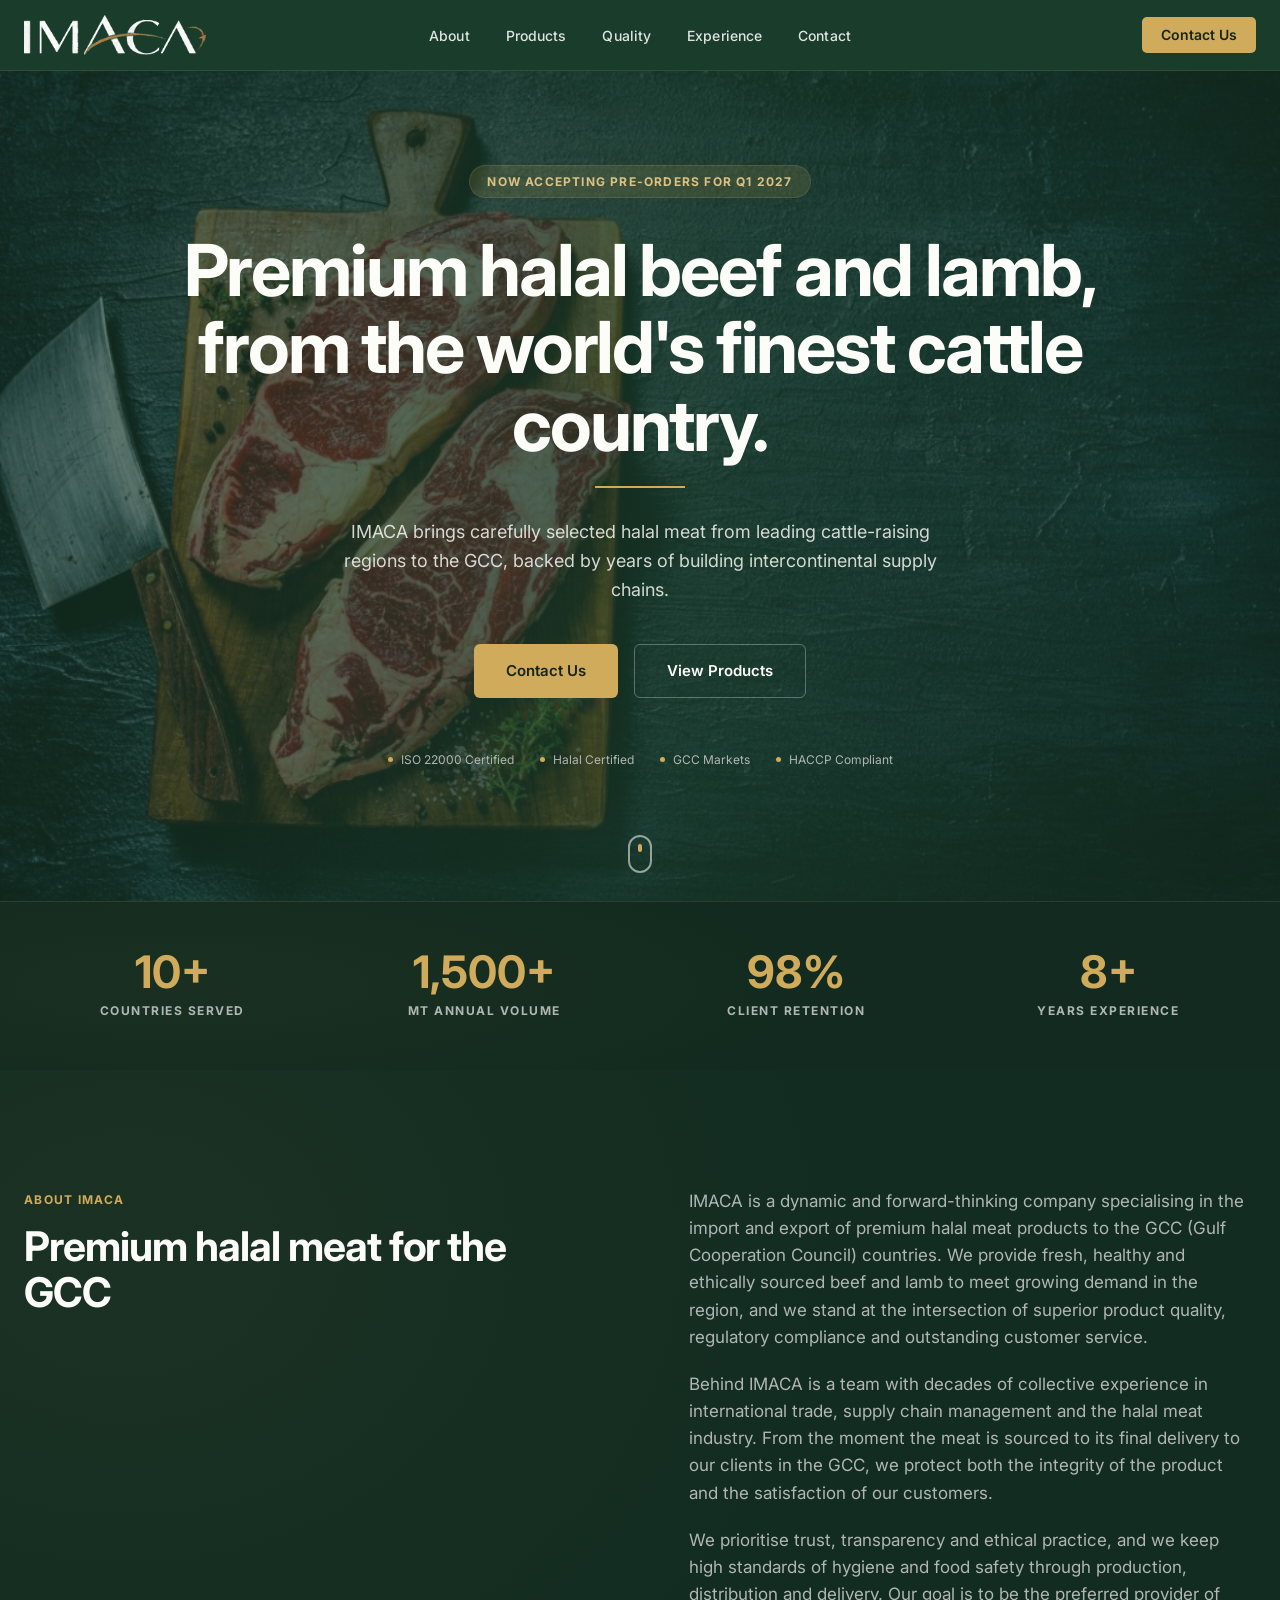
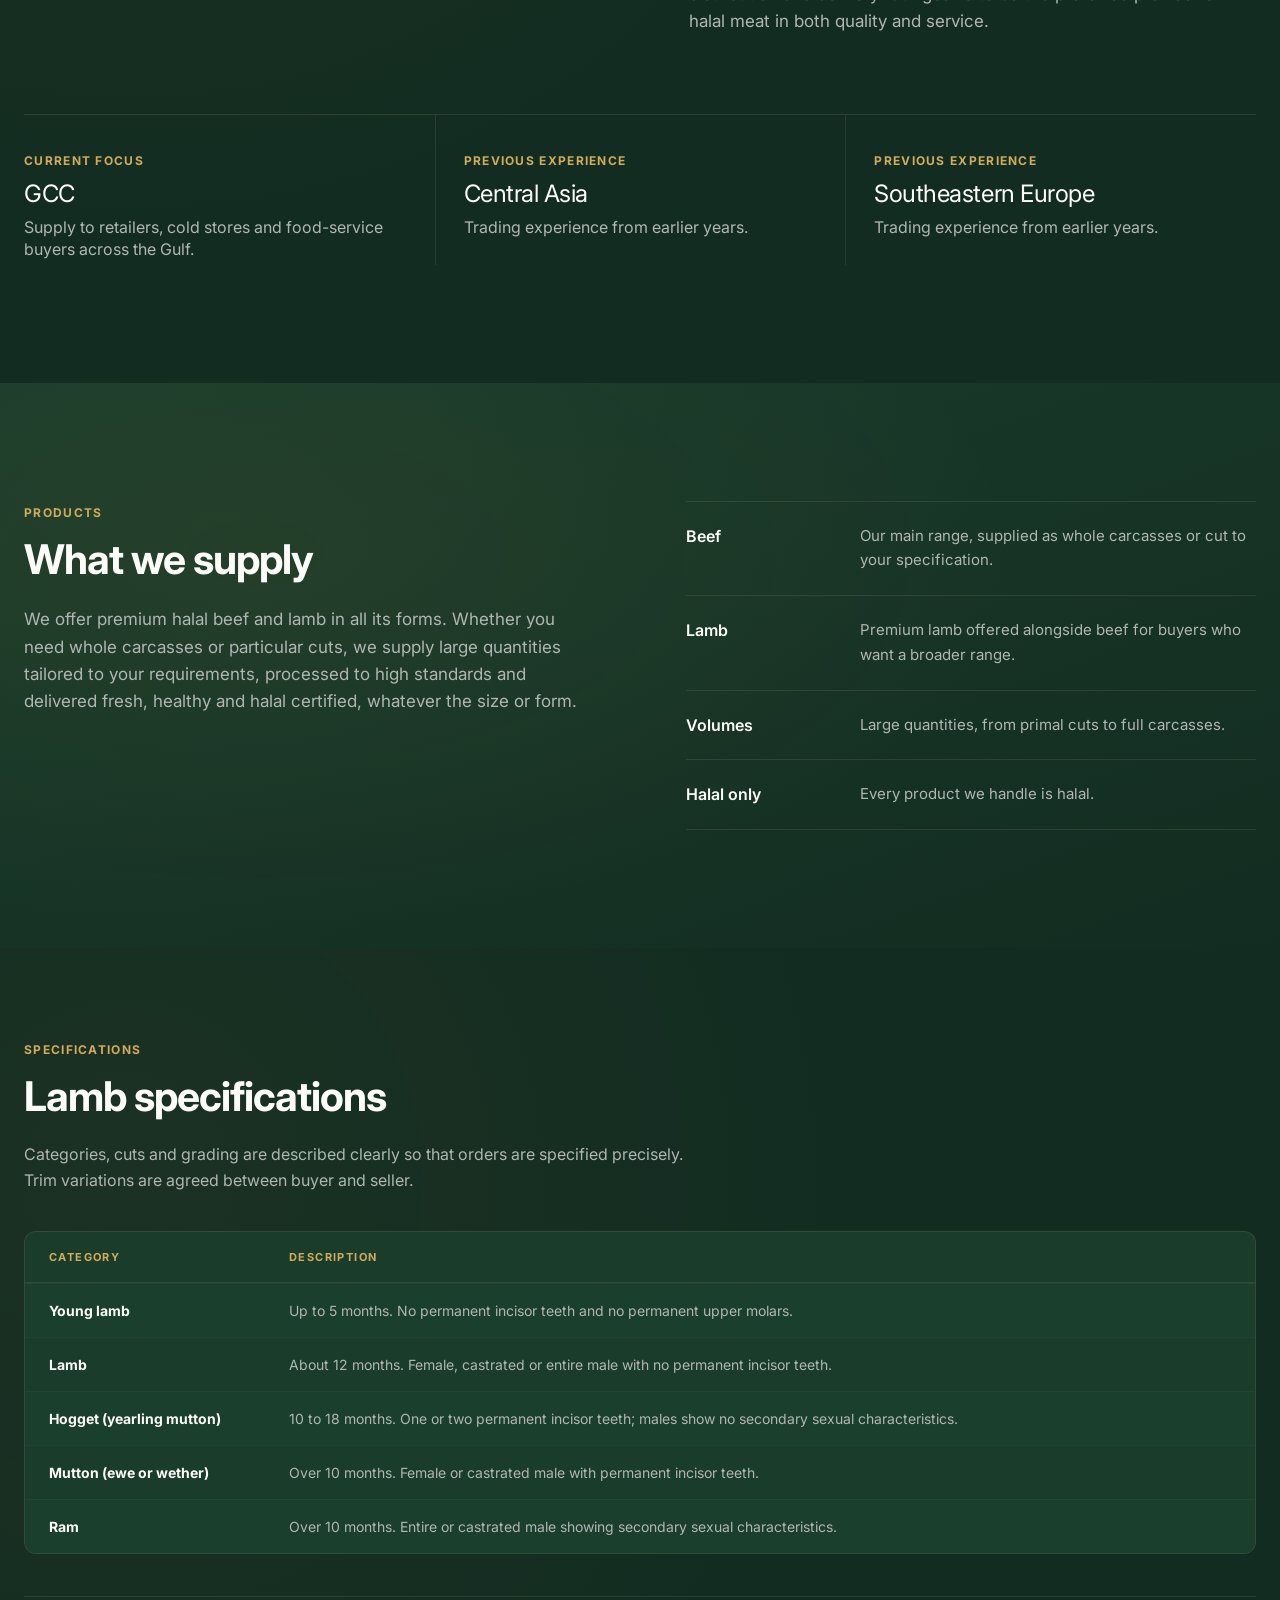
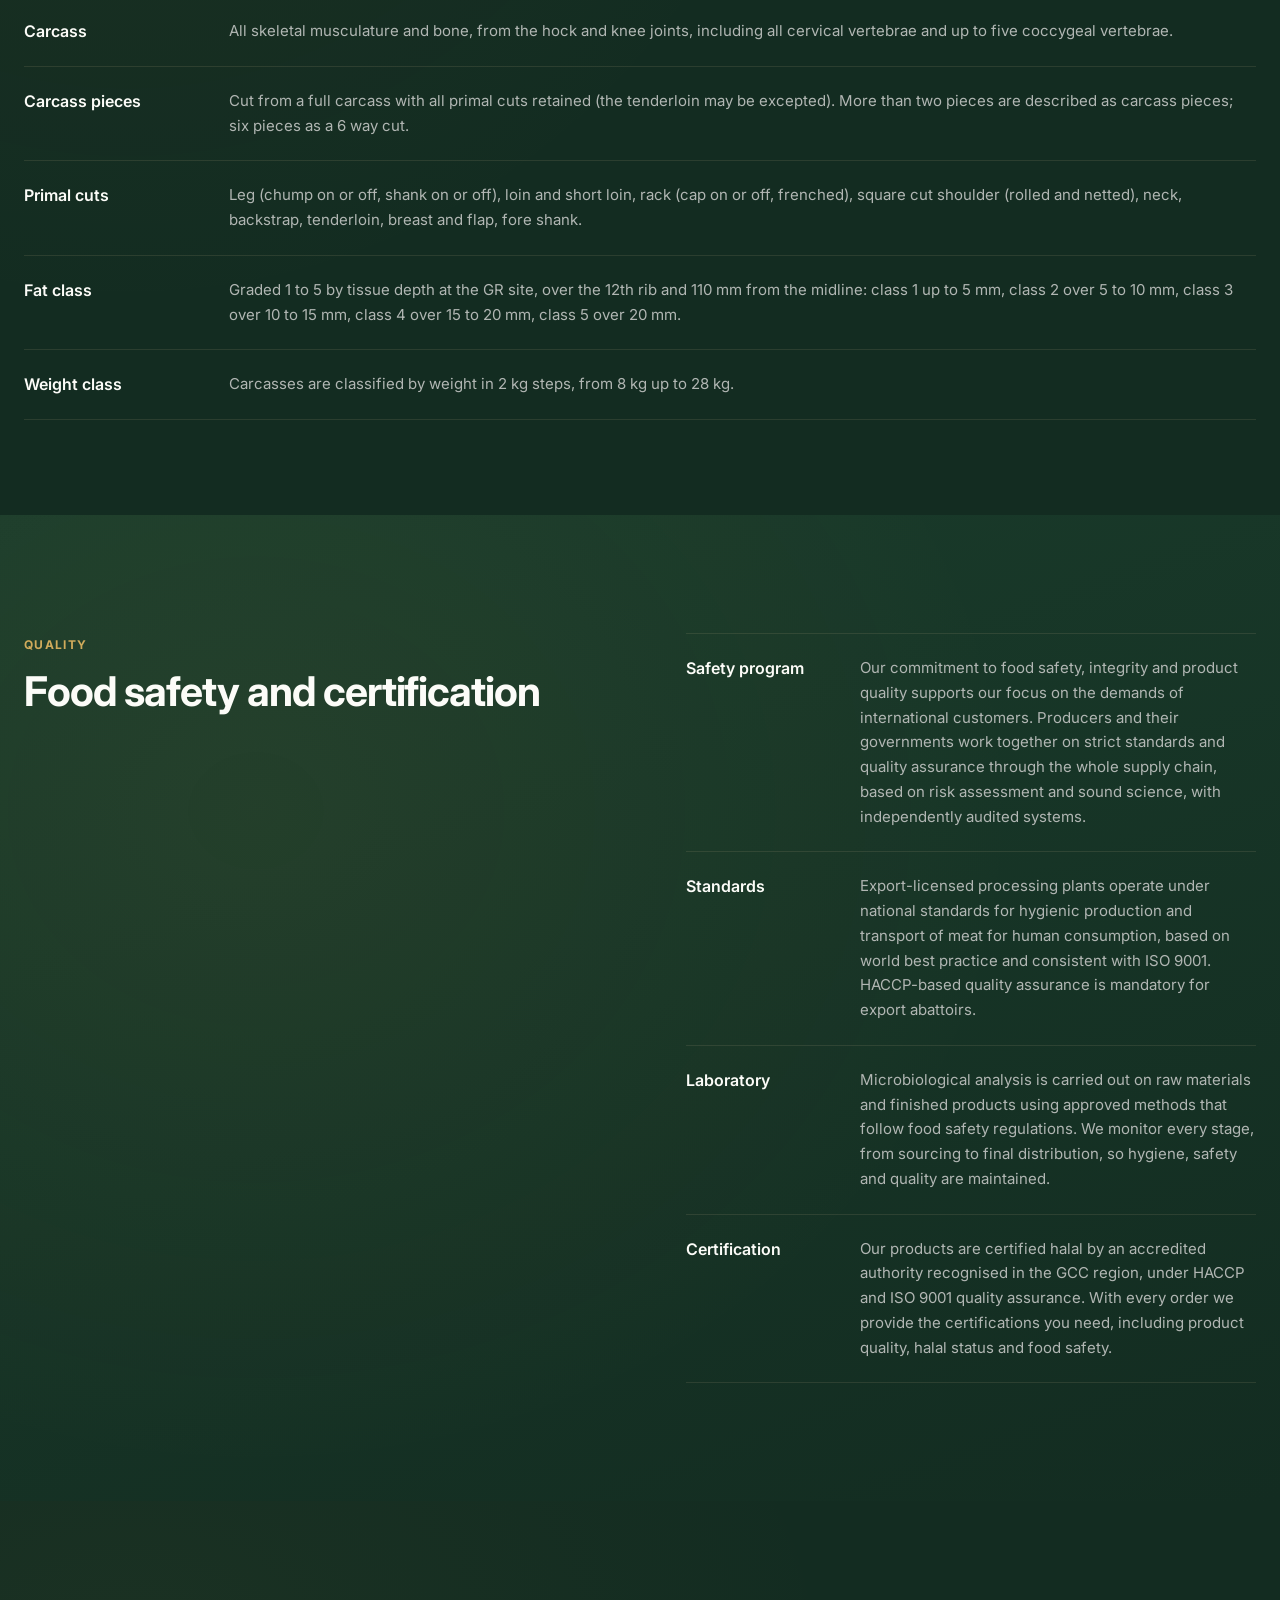
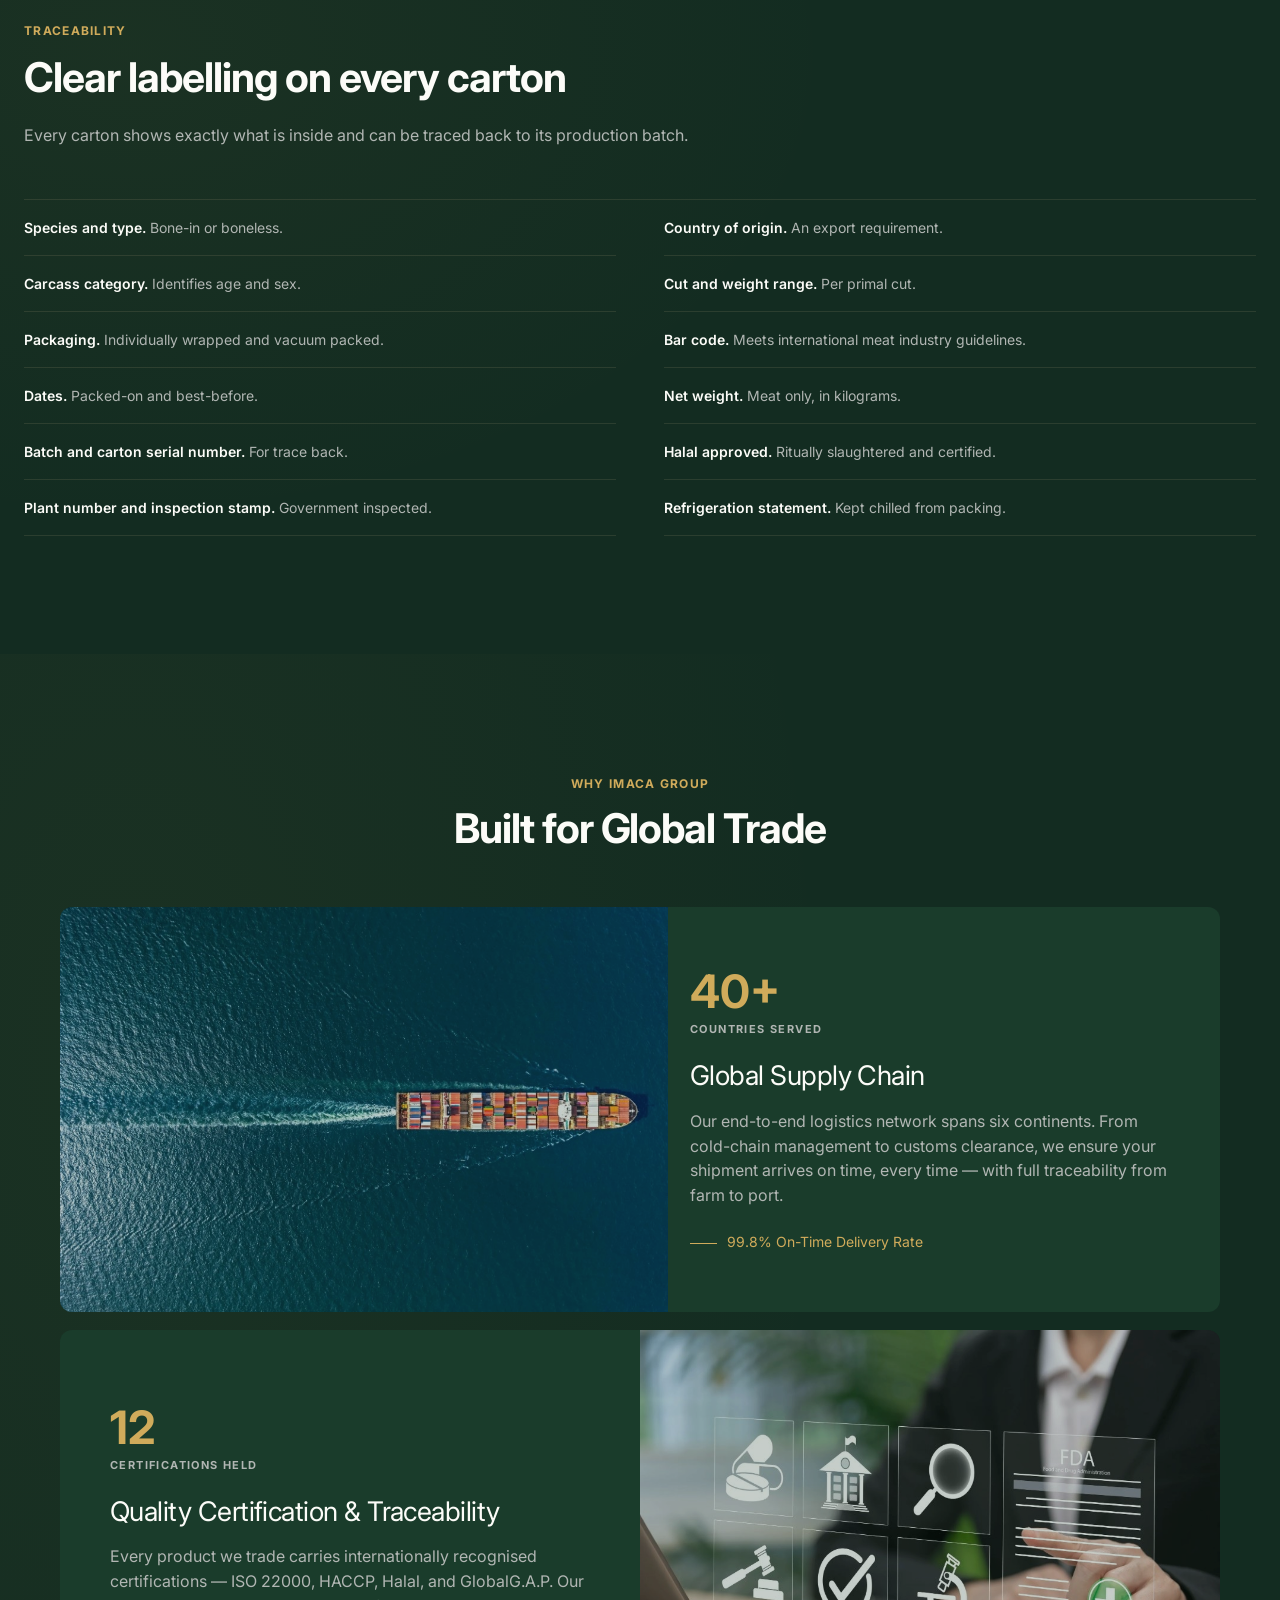
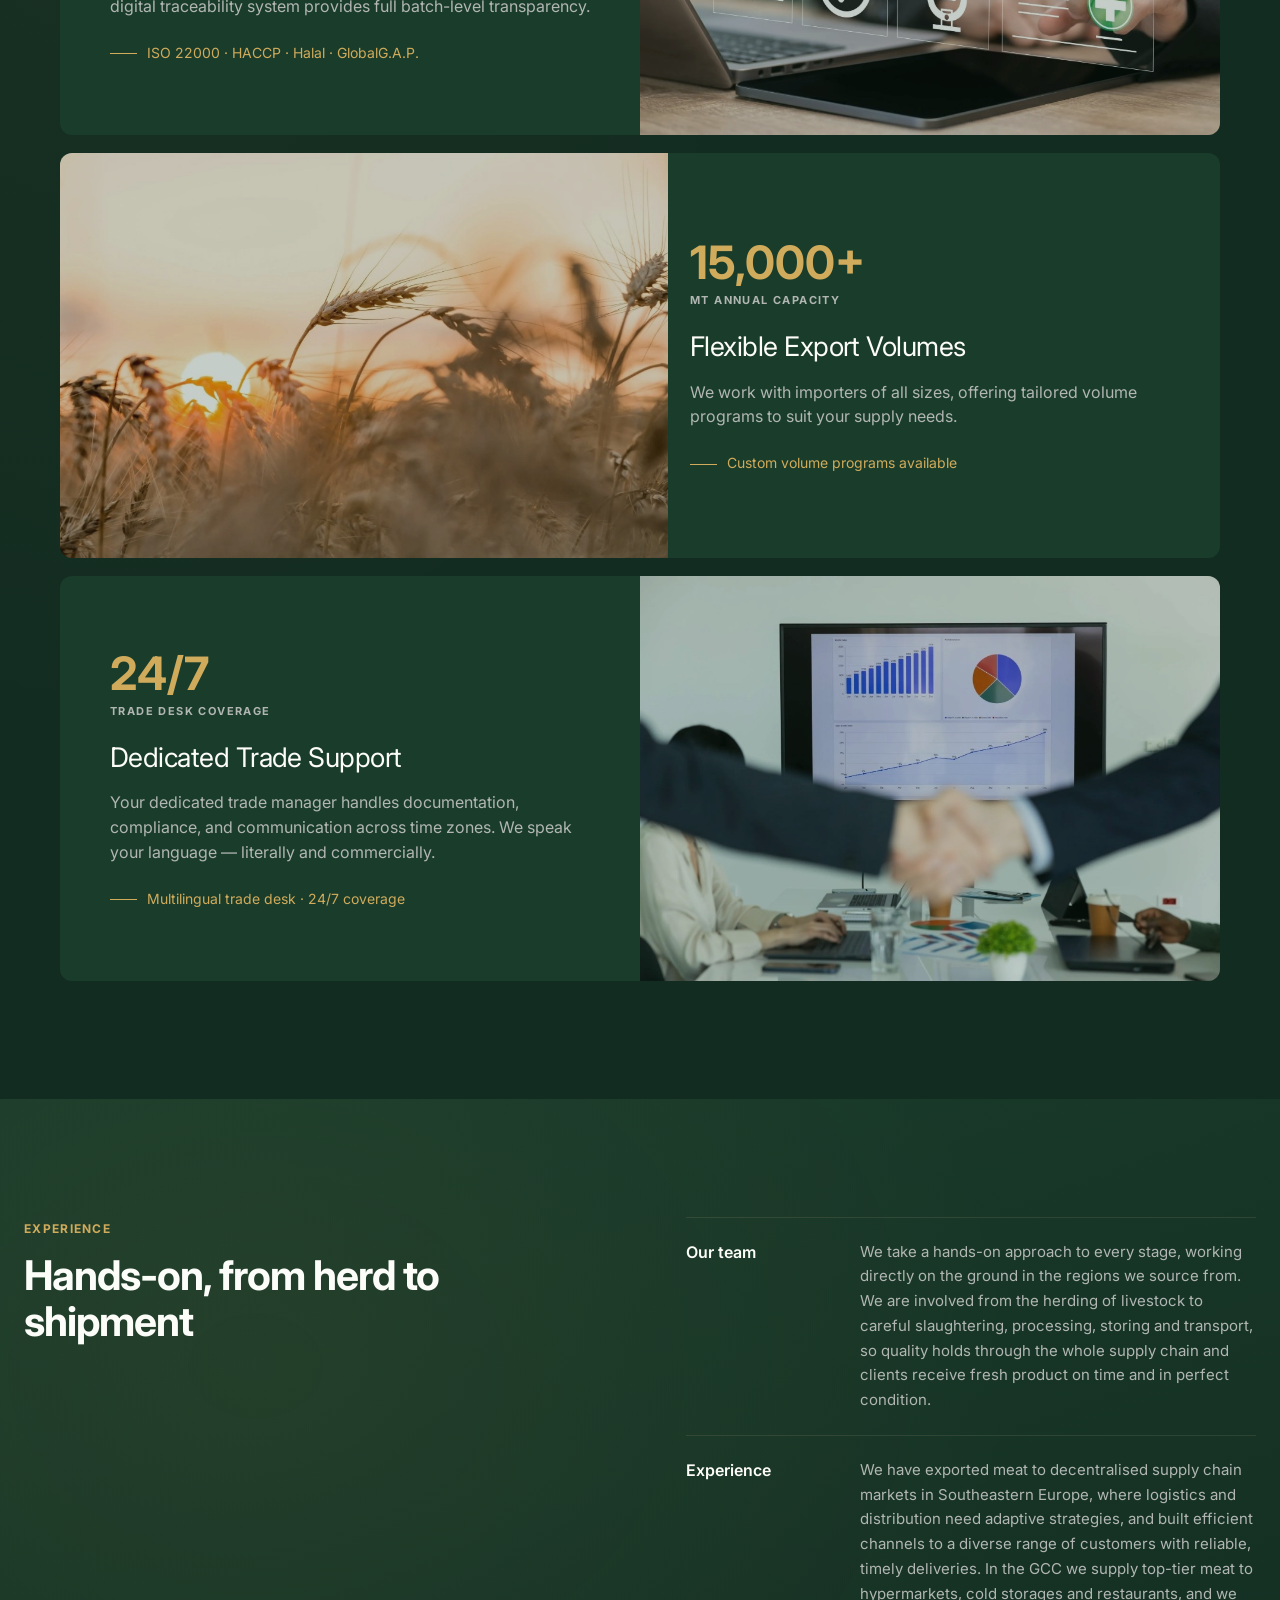
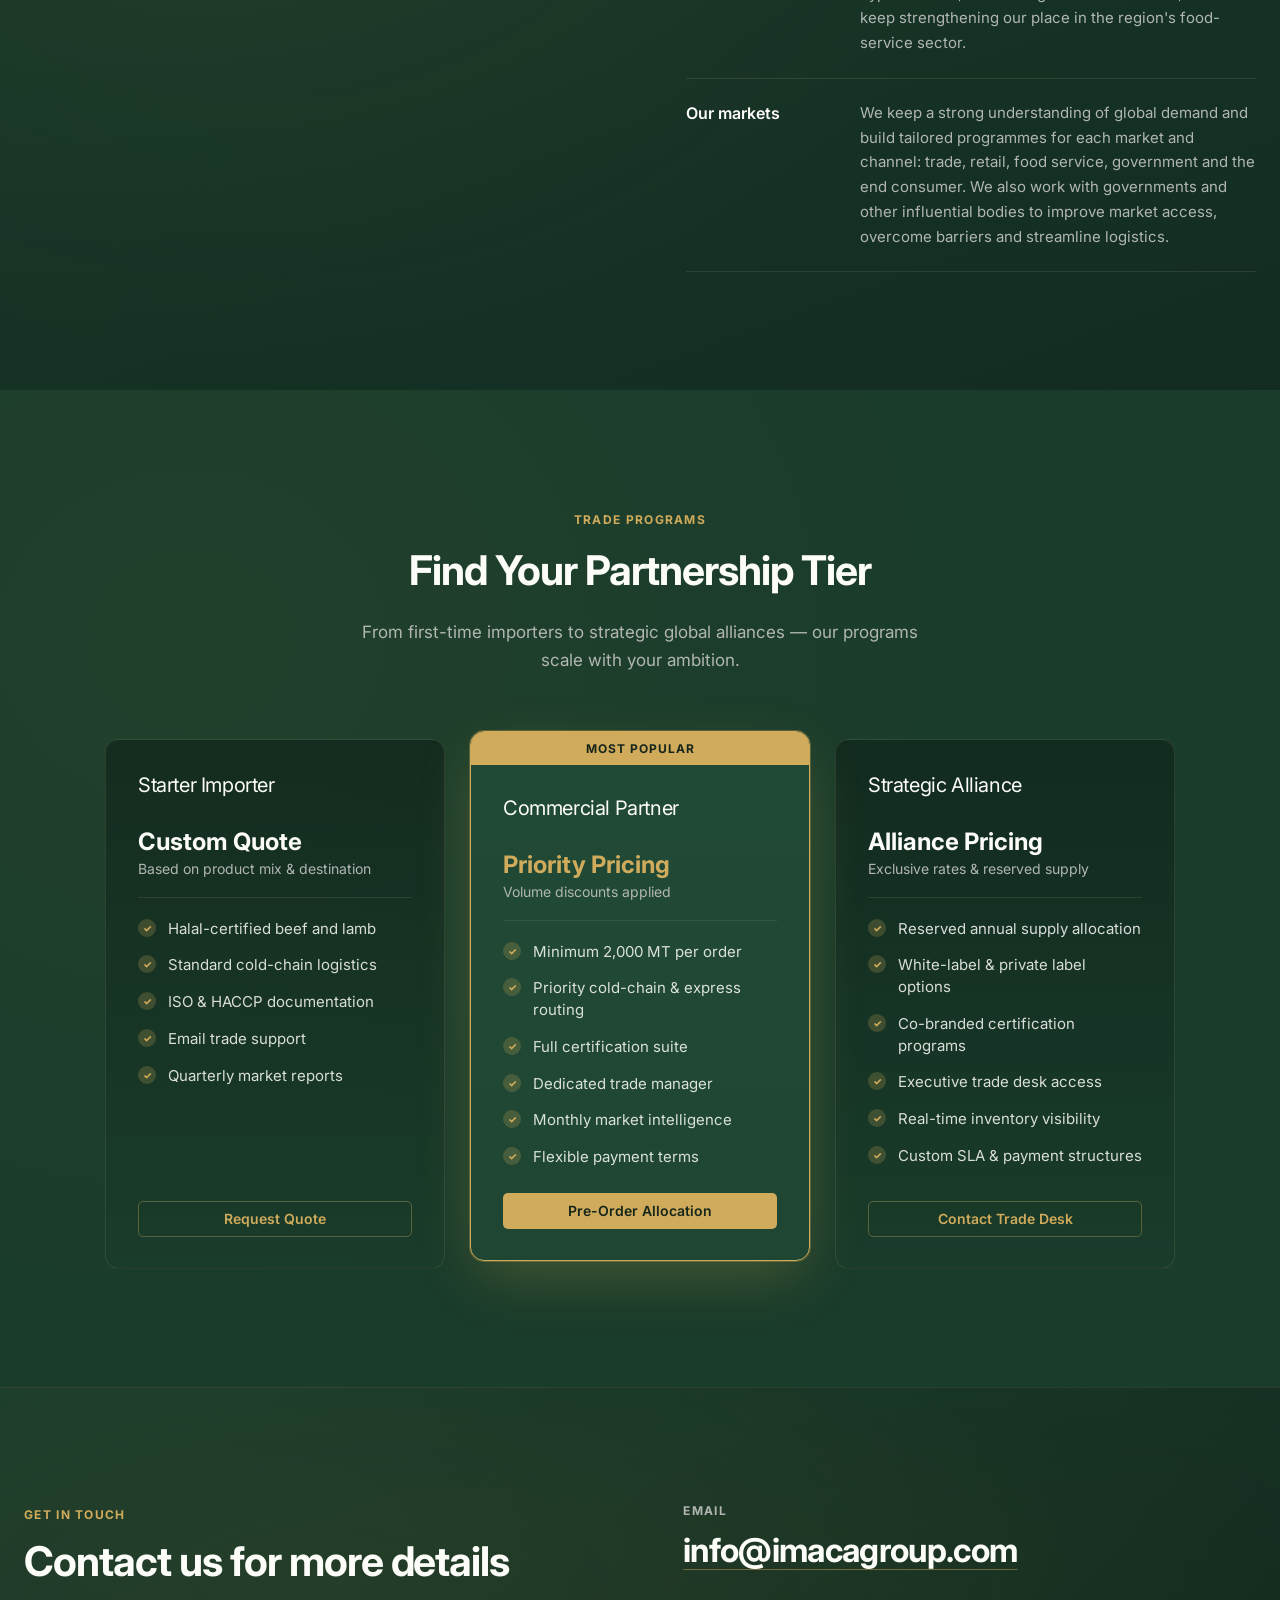
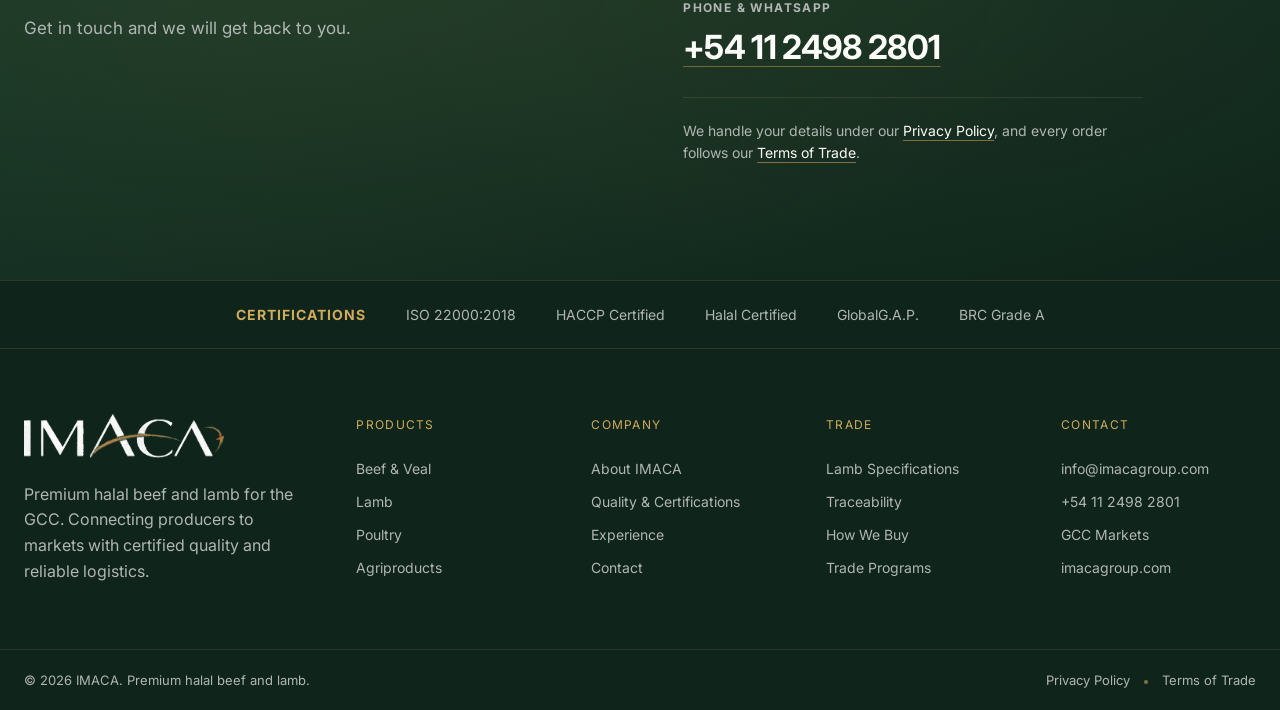
==== index.html @ 9a4f9ac6 "first commit" ====
<!doctype html>
<html lang="en">
<head>
  <meta charset="utf-8">
  <meta name="viewport" content="width=device-width, initial-scale=1">
  <title>IMACA | Premium Halal Beef &amp; Lamb for the GCC</title>
  <meta name="description" content="IMACA supplies premium halal beef and lamb to GCC markets, connecting producers and buyers through certified quality and reliable logistics.">
  <meta property="og:title" content="IMACA | Premium Halal Beef &amp; Lamb for the GCC">
  <meta property="og:description" content="Premium halal beef and lamb for the GCC, backed by certified quality and reliable global trade.">
  <meta property="og:type" content="website">
  <meta name="twitter:card" content="summary_large_image">
  <link rel="icon" href="assets/favicon-32.png" type="image/png" sizes="32x32">
  <link rel="icon" href="assets/favicon-512.png" type="image/png" sizes="512x512">
  <link rel="apple-touch-icon" href="assets/apple-touch-icon.png">
  <link rel="preconnect" href="https://fonts.googleapis.com">
  <link rel="preconnect" href="https://fonts.gstatic.com" crossorigin>
  <link rel="stylesheet" href="https://fonts.googleapis.com/css2?family=Inter:wght@400;500;600;700;800&display=swap">
  <link rel="stylesheet" href="styles.css?v=7">
  <script src="script.js?v=7" defer></script>
</head>
<body>
<main id="top">
  <header class="site-header" id="site-header">
    <div class="header-inner">
      <a class="brand" href="#top" aria-label="IMACA, back to top"><img class="brand-logo" src="assets/imaca-logo.png" alt="IMACA" width="1017" height="224"></a>
      <nav class="nav-links" id="nav-links" aria-label="Main navigation">
        <a href="#about">About</a>
        <a href="#products">Products</a>
        <a href="#quality">Quality</a>
        <a href="#experience">Experience</a>
        <a href="#contact">Contact</a>
      </nav>
      <a class="btn btn-gold header-action" href="#contact">Contact Us</a>
      <button type="button" class="btn btn-ghost btn-icon menu-button" id="menu-button" aria-label="Open menu" aria-expanded="false" aria-controls="nav-links">
        <svg class="icon-menu" viewBox="0 0 24 24" fill="none" stroke="currentColor" stroke-width="2" stroke-linecap="round" stroke-linejoin="round" aria-hidden="true"><line x1="4" x2="20" y1="12" y2="12"/><line x1="4" x2="20" y1="6" y2="6"/><line x1="4" x2="20" y1="18" y2="18"/></svg>
        <svg class="icon-close" viewBox="0 0 24 24" fill="none" stroke="currentColor" stroke-width="2" stroke-linecap="round" stroke-linejoin="round" aria-hidden="true"><path d="M18 6 6 18"/><path d="m6 6 12 12"/></svg>
      </button>
    </div>
  </header>
  <section class="hero" aria-labelledby="hero-title">
    <img class="hero-image" src="assets/hero-steak.jpg" alt="Premium cuts of beef on a butcher board" width="1024" height="682">
    <div class="hero-center">
      <span class="hero-pill">Now accepting pre-orders for Q1 2027</span>
      <h1 id="hero-title">Premium halal beef and lamb, from the world's finest cattle country.</h1>
      <div class="gold-rule"></div>
      <p class="hero-copy">IMACA brings carefully selected halal meat from leading cattle-raising regions to the GCC, backed by years of building intercontinental supply chains.</p>
      <div class="hero-actions">
        <a class="btn btn-gold btn-lg" href="#contact">Contact Us</a>
        <a class="btn btn-light-outline btn-lg" href="#products">View Products</a>
      </div>
      <div class="hero-badges"><span>ISO 22000 Certified</span><span>Halal Certified</span><span>GCC Markets</span><span>HACCP Compliant</span></div>
    </div>
    <a class="scroll-mouse" href="#about" aria-label="Scroll to About"></a>
  </section>

  <div class="stats">
    <div class="wrap stats-grid">
      <div><span class="stat-number">10+</span><span class="stat-label">Countries served</span></div>
      <div><span class="stat-number">1,500+</span><span class="stat-label">MT annual volume</span></div>
      <div><span class="stat-number">98%</span><span class="stat-label">Client retention</span></div>
      <div><span class="stat-number">8+</span><span class="stat-label">Years experience</span></div>
    </div>
  </div>

  <section id="about" class="section-band tone-base">
    <div class="wrap">
      <div class="about-top">
        <div><span class="eyebrow">About IMACA</span><h2 class="section-title">Premium halal meat for the GCC</h2></div>
        <div class="about-text body-copy">
          <p>IMACA is a dynamic and forward-thinking company specialising in the import and export of premium halal meat products to the GCC (Gulf Cooperation Council) countries. We provide fresh, healthy and ethically sourced beef and lamb to meet growing demand in the region, and we stand at the intersection of superior product quality, regulatory compliance and outstanding customer service.</p>
          <p>Behind IMACA is a team with decades of collective experience in international trade, supply chain management and the halal meat industry. From the moment the meat is sourced to its final delivery to our clients in the GCC, we protect both the integrity of the product and the satisfaction of our customers.</p>
          <p>We prioritise trust, transparency and ethical practice, and we keep high standards of hygiene and food safety through production, distribution and delivery. Our goal is to be the preferred provider of halal meat in both quality and service.</p>
        </div>
      </div>
      <div class="focus-grid">
        <div class="focus-item"><span class="eyebrow">Current focus</span><h3>GCC</h3><p>Supply to retailers, cold stores and food-service buyers across the Gulf.</p></div>
        <div class="focus-item"><span class="eyebrow">Previous experience</span><h3>Central Asia</h3><p>Trading experience from earlier years.</p></div>
        <div class="focus-item"><span class="eyebrow">Previous experience</span><h3>Southeastern Europe</h3><p>Trading experience from earlier years.</p></div>
      </div>
    </div>
  </section>

  <section id="products" class="section-band tone-gradient">
    <div class="wrap split-grid">
      <div class="split-intro"><span class="eyebrow">Products</span><h2 class="section-title">What we supply</h2><p class="body-copy">We offer premium halal beef and lamb in all its forms. Whether you need whole carcasses or particular cuts, we supply large quantities tailored to your requirements, processed to high standards and delivered fresh, healthy and halal certified, whatever the size or form.</p></div>
      <div class="detail-list">
        <div class="detail-row"><strong>Beef</strong><p>Our main range, supplied as whole carcasses or cut to your specification.</p></div>
        <div class="detail-row"><strong>Lamb</strong><p>Premium lamb offered alongside beef for buyers who want a broader range.</p></div>
        <div class="detail-row"><strong>Volumes</strong><p>Large quantities, from primal cuts to full carcasses.</p></div>
        <div class="detail-row"><strong>Halal only</strong><p>Every product we handle is halal.</p></div>
      </div>
    </div>
  </section>

  <section class="specs-band tone-base">
    <div class="wrap">
      <span class="eyebrow">Specifications</span>
      <h2 class="section-title">Lamb specifications</h2>
      <p class="body-copy specs-lead">Categories, cuts and grading are described clearly so that orders are specified precisely. Trim variations are agreed between buyer and seller.</p>
      <div class="spec-table">
        <div class="spec-table-head"><span>Category</span><span>Description</span></div>
        <div class="spec-table-row"><strong>Young lamb</strong><span>Up to 5 months. No permanent incisor teeth and no permanent upper molars.</span></div>
        <div class="spec-table-row"><strong>Lamb</strong><span>About 12 months. Female, castrated or entire male with no permanent incisor teeth.</span></div>
        <div class="spec-table-row"><strong>Hogget (yearling mutton)</strong><span>10 to 18 months. One or two permanent incisor teeth; males show no secondary sexual characteristics.</span></div>
        <div class="spec-table-row"><strong>Mutton (ewe or wether)</strong><span>Over 10 months. Female or castrated male with permanent incisor teeth.</span></div>
        <div class="spec-table-row"><strong>Ram</strong><span>Over 10 months. Entire or castrated male showing secondary sexual characteristics.</span></div>
      </div>
      <div class="spec-notes">
        <div class="detail-list">
          <div class="detail-row"><strong>Carcass</strong><p>All skeletal musculature and bone, from the hock and knee joints, including all cervical vertebrae and up to five coccygeal vertebrae.</p></div>
          <div class="detail-row"><strong>Carcass pieces</strong><p>Cut from a full carcass with all primal cuts retained (the tenderloin may be excepted). More than two pieces are described as carcass pieces; six pieces as a 6 way cut.</p></div>
          <div class="detail-row"><strong>Primal cuts</strong><p>Leg (chump on or off, shank on or off), loin and short loin, rack (cap on or off, frenched), square cut shoulder (rolled and netted), neck, backstrap, tenderloin, breast and flap, fore shank.</p></div>
          <div class="detail-row"><strong>Fat class</strong><p>Graded 1 to 5 by tissue depth at the GR site, over the 12th rib and 110 mm from the midline: class 1 up to 5 mm, class 2 over 5 to 10 mm, class 3 over 10 to 15 mm, class 4 over 15 to 20 mm, class 5 over 20 mm.</p></div>
          <div class="detail-row"><strong>Weight class</strong><p>Carcasses are classified by weight in 2 kg steps, from 8 kg up to 28 kg.</p></div>
        </div>
      </div>
    </div>
  </section>

  <section id="quality" class="section-band tone-gradient">
    <div class="wrap split-grid">
      <div><span class="eyebrow">Quality</span><h2 class="section-title">Food safety and certification</h2></div>
      <div class="detail-list">
        <div class="detail-row"><strong>Safety program</strong><p>Our commitment to food safety, integrity and product quality supports our focus on the demands of international customers. Producers and their governments work together on strict standards and quality assurance through the whole supply chain, based on risk assessment and sound science, with independently audited systems.</p></div>
        <div class="detail-row"><strong>Standards</strong><p>Export-licensed processing plants operate under national standards for hygienic production and transport of meat for human consumption, based on world best practice and consistent with ISO 9001. HACCP-based quality assurance is mandatory for export abattoirs.</p></div>
        <div class="detail-row"><strong>Laboratory</strong><p>Microbiological analysis is carried out on raw materials and finished products using approved methods that follow food safety regulations. We monitor every stage, from sourcing to final distribution, so hygiene, safety and quality are maintained.</p></div>
        <div class="detail-row"><strong>Certification</strong><p>Our products are certified halal by an accredited authority recognised in the GCC region, under HACCP and ISO 9001 quality assurance. With every order we provide the certifications you need, including product quality, halal status and food safety.</p></div>
      </div>
    </div>
  </section>

  <section id="traceability" class="section-band tone-base">
    <div class="wrap">
      <span class="eyebrow">Traceability</span>
      <h2 class="section-title">Clear labelling on every carton</h2>
      <p class="body-copy trace-lead">Every carton shows exactly what is inside and can be traced back to its production batch.</p>
      <div class="label-grid">
        <p><strong>Species and type.</strong> Bone-in or boneless.</p>
        <p><strong>Country of origin.</strong> An export requirement.</p>
        <p><strong>Carcass category.</strong> Identifies age and sex.</p>
        <p><strong>Cut and weight range.</strong> Per primal cut.</p>
        <p><strong>Packaging.</strong> Individually wrapped and vacuum packed.</p>
        <p><strong>Bar code.</strong> Meets international meat industry guidelines.</p>
        <p><strong>Dates.</strong> Packed-on and best-before.</p>
        <p><strong>Net weight.</strong> Meat only, in kilograms.</p>
        <p><strong>Batch and carton serial number.</strong> For trace back.</p>
        <p><strong>Halal approved.</strong> Ritually slaughtered and certified.</p>
        <p><strong>Plant number and inspection stamp.</strong> Government inspected.</p>
        <p><strong>Refrigeration statement.</strong> Kept chilled from packing.</p>
      </div>
    </div>
  </section>

  <section class="section-band tone-base">
    <div class="feature-heading"><span class="eyebrow">Why IMACA Group</span><h2 class="section-title">Built for Global Trade</h2></div>
    <div class="feature-stack">
      <article class="feature-row">
        <div class="feature-media"><img class="feature-photo" src="assets/cargo-ship.jpg" alt="Aerial view of a container ship crossing the ocean" loading="lazy" width="1024" height="682"></div>
        <div class="feature-content"><span class="feature-number">40+</span><span class="feature-label">Countries served</span><h3>Global Supply Chain</h3><p>Our end-to-end logistics network spans six continents. From cold-chain management to customs clearance, we ensure your shipment arrives on time, every time — with full traceability from farm to port.</p><span class="feature-foot">99.8% On-Time Delivery Rate</span></div>
      </article>
      <article class="feature-row reverse">
        <div class="feature-media"><img class="feature-photo" src="assets/quality-desk.jpg" alt="Professional reviewing FDA certification documents on a digital display" loading="lazy" width="1024" height="682"></div>
        <div class="feature-content"><span class="feature-number">12</span><span class="feature-label">Certifications held</span><h3>Quality Certification &amp; Traceability</h3><p>Every product we trade carries internationally recognised certifications — ISO 22000, HACCP, Halal, and GlobalG.A.P. Our digital traceability system provides full batch-level transparency.</p><span class="feature-foot">ISO 22000 · HACCP · Halal · GlobalG.A.P.</span></div>
      </article>
      <article class="feature-row">
        <div class="feature-media"><img class="feature-photo" src="assets/wheat.jpg" alt="Golden wheat field at sunset" loading="lazy" width="1024" height="682"></div>
        <div class="feature-content"><span class="feature-number">15,000+</span><span class="feature-label">MT annual capacity</span><h3>Flexible Export Volumes</h3><p>We work with importers of all sizes, offering tailored volume programs to suit your supply needs.</p><span class="feature-foot">Custom volume programs available</span></div>
      </article>
      <article class="feature-row reverse">
        <div class="feature-media"><img class="feature-photo" src="assets/trade-chart.jpg" alt="Business handshake in front of a trade growth chart" loading="lazy" width="1024" height="682"></div>
        <div class="feature-content"><span class="feature-number">24/7</span><span class="feature-label">Trade desk coverage</span><h3>Dedicated Trade Support</h3><p>Your dedicated trade manager handles documentation, compliance, and communication across time zones. We speak your language — literally and commercially.</p><span class="feature-foot">Multilingual trade desk · 24/7 coverage</span></div>
      </article>
    </div>
  </section>

  <section id="experience" class="section-band tone-gradient">
    <div class="wrap split-grid">
      <div><span class="eyebrow">Experience</span><h2 class="section-title">Hands-on, from herd to shipment</h2></div>
      <div class="detail-list">
        <div class="detail-row"><strong>Our team</strong><p>We take a hands-on approach to every stage, working directly on the ground in the regions we source from. We are involved from the herding of livestock to careful slaughtering, processing, storing and transport, so quality holds through the whole supply chain and clients receive fresh product on time and in perfect condition.</p></div>
        <div class="detail-row"><strong>Experience</strong><p>We have exported meat to decentralised supply chain markets in Southeastern Europe, where logistics and distribution need adaptive strategies, and built efficient channels to a diverse range of customers with reliable, timely deliveries. In the GCC we supply top-tier meat to hypermarkets, cold storages and restaurants, and we keep strengthening our place in the region's food-service sector.</p></div>
        <div class="detail-row"><strong>Our markets</strong><p>We keep a strong understanding of global demand and build tailored programmes for each market and channel: trade, retail, food service, government and the end consumer. We also work with governments and other influential bodies to improve market access, overcome barriers and streamline logistics.</p></div>
      </div>
    </div>
  </section>

  <section id="programs" class="section-band tone-panel programs">
    <div class="wrap">
      <span class="eyebrow">Trade programs</span>
      <h2 class="section-title">Find Your Partnership Tier</h2>
      <p class="body-copy programs-subtitle">From first-time importers to strategic global alliances — our programs scale with your ambition.</p>
      <div class="tier-grid">
        <article class="tier">
          <h3>Starter Importer</h3>
          <div class="tier-price">Custom Quote</div>
          <p class="tier-caption">Based on product mix &amp; destination</p>
          <ul><li>Halal-certified beef and lamb</li><li>Standard cold-chain logistics</li><li>ISO &amp; HACCP documentation</li><li>Email trade support</li><li>Quarterly market reports</li></ul>
          <a class="btn btn-gold-outline tier-button" href="#contact">Request Quote</a>
        </article>
        <article class="tier tier-featured">
          <div class="tier-ribbon">Most popular</div>
          <h3>Commercial Partner</h3>
          <div class="tier-price">Priority Pricing</div>
          <p class="tier-caption">Volume discounts applied</p>
          <ul><li>Minimum 2,000 MT per order</li><li>Priority cold-chain &amp; express routing</li><li>Full certification suite</li><li>Dedicated trade manager</li><li>Monthly market intelligence</li><li>Flexible payment terms</li></ul>
          <a class="btn btn-gold tier-button" href="#contact">Pre-Order Allocation</a>
        </article>
        <article class="tier">
          <h3>Strategic Alliance</h3>
          <div class="tier-price">Alliance Pricing</div>
          <p class="tier-caption">Exclusive rates &amp; reserved supply</p>
          <ul><li>Reserved annual supply allocation</li><li>White-label &amp; private label options</li><li>Co-branded certification programs</li><li>Executive trade desk access</li><li>Real-time inventory visibility</li><li>Custom SLA &amp; payment structures</li></ul>
          <a class="btn btn-gold-outline tier-button" href="#contact">Contact Trade Desk</a>
        </article>
      </div>
    </div>
  </section>

  <section id="contact" class="contact-band tone-gradient">
    <div class="wrap contact-grid">
      <div><span class="eyebrow">Get in touch</span><h2 class="section-title">Contact us for more details</h2><p class="body-copy">Get in touch and we will get back to you.</p></div>
      <div>
        <div class="contact-detail"><span>Email</span><a href="mailto:info@imacagroup.com">info@imacagroup.com</a></div>
        <div class="contact-detail"><span>Phone &amp; WhatsApp</span><a href="tel:+541124982801">+54 11 2498 2801</a></div>
        <p class="contact-legal">We handle your details under our <a href="privacy.html">Privacy Policy</a>, and every order follows our <a href="terms.html">Terms of Trade</a>.</p>
      </div>
    </div>
  </section>

  <div class="cert-strip"><strong>Certifications</strong><span>ISO 22000:2018</span><span>HACCP Certified</span><span>Halal Certified</span><span>GlobalG.A.P.</span><span>BRC Grade A</span></div>

  <footer class="site-footer">
    <div class="wrap footer-main">
      <div class="footer-brand">
        <a class="brand" href="#top" aria-label="IMACA, back to top"><img class="brand-logo" src="assets/imaca-logo.png" alt="IMACA" width="1017" height="224"></a>
        <p>Premium halal beef and lamb for the GCC. Connecting producers to markets with certified quality and reliable logistics.</p>
      </div>
      <div class="footer-links"><h4>Products</h4><a href="#products">Beef &amp; Veal</a><a href="#products">Lamb</a><a href="#products">Poultry</a><a href="#products">Agriproducts</a></div>
      <div class="footer-links"><h4>Company</h4><a href="#about">About IMACA</a><a href="#quality">Quality &amp; Certifications</a><a href="#experience">Experience</a><a href="#contact">Contact</a></div>
      <div class="footer-links"><h4>Trade</h4><a href="#products">Lamb Specifications</a><a href="#traceability">Traceability</a><a href="#experience">How We Buy</a><a href="#programs">Trade Programs</a></div>
      <div class="footer-links"><h4>Contact</h4><a href="mailto:info@imacagroup.com">info@imacagroup.com</a><a href="tel:+541124982801">+54 11 2498 2801</a><a href="#about">GCC Markets</a><a href="#top">imacagroup.com</a></div>
    </div>
    <div class="footer-bottom"><div class="wrap footer-bottom-inner"><span>© 2026 IMACA. Premium halal beef and lamb.</span><nav class="footer-legal" aria-label="Legal"><a href="privacy.html">Privacy Policy</a><a href="terms.html">Terms of Trade</a></nav></div></div>
  </footer>
</main>
</body>
</html>
---- styles.css ----
:root {
  --background: #132c21;
  --foreground: oklch(0.99 0.005 100);
  --primary: oklch(0.758 0.108 85);
  --primary-foreground: oklch(0.25 0.03 155);
  --secondary: oklch(0.225 0.035 157);
  --secondary-foreground: oklch(0.99 0.005 100);
  --muted: oklch(0.28 0.035 157);
  --muted-foreground: oklch(0.77 0.007 160);
  --accent: #234c38;
  --accent-foreground: oklch(0.99 0.005 100);
  --border: oklch(0.76 0.07 85 / 0.16);
  --input: oklch(0.76 0.07 85 / 0.25);
  --ring: oklch(0.758 0.108 85);
  --card: oklch(0.24 0.036 156);
  --card-foreground: oklch(0.99 0.005 100);
  --green-deep: #0f241a;
  --green-panel: #1a3c2b;
  --green-mid: #214a36;
  --gold-soft: oklch(0.82 0.085 88);
  --line: oklch(0.75 0.055 86 / 0.14);
  --hero-shade: rgb(26 60 43 / 0.8);
  --hero-shade-edge: rgb(26 60 43 / 0.62);
  --photo-shade: rgb(26 60 43 / 0.18);
  --header-height: 70px;
  --font-heading: "Inter", Arial, sans-serif;
  --glow-gold: rgb(201 168 76 / 0.045);
  --glow-gold-strong: rgb(201 168 76 / 0.065);
  --font-body: "Inter", Arial, sans-serif;
}

*, ::before, ::after { box-sizing: border-box; border: 0 solid; }
h1, h2, h3, h4, p, ul { margin: 0; }
h1, h2, h3, h4 { font-size: inherit; font-weight: inherit; }
a { color: inherit; text-decoration: inherit; }
img, svg { display: block; }
img { max-width: 100%; }
button { font: inherit; color: inherit; background: transparent; cursor: pointer; }

.btn { display: inline-flex; align-items: center; justify-content: center; gap: 8px; height: 36px; padding: 8px 16px; white-space: nowrap; border-radius: 5px; font-size: 14px; line-height: 20px; font-weight: 600; cursor: pointer; transition: background-color .15s, color .15s; }
.btn:focus-visible { outline: none; box-shadow: 0 0 0 1px var(--ring); }
.btn svg { width: 16px; height: 16px; flex-shrink: 0; pointer-events: none; }
.btn-lg { height: 40px; padding-inline: 32px; border-radius: 6px; }
.btn-icon { width: 36px; padding: 0; border-radius: 6px; font-weight: 500; }
.btn-gold { background: var(--primary); color: var(--primary-foreground); }
.btn-gold:hover { background: color-mix(in oklab, var(--primary) 90%, transparent); }
.btn-gold-outline { border: 1px solid color-mix(in oklab, var(--primary) 35%, transparent); color: var(--primary); }
.btn-gold-outline:hover { background: color-mix(in oklab, var(--primary) 10%, transparent); }
.btn-light-outline { border: 1px solid color-mix(in oklab, var(--foreground) 30%, transparent); color: var(--foreground); }
.btn-light-outline:hover { background: color-mix(in oklab, var(--foreground) 10%, transparent); }
.btn-ghost:hover { background: var(--accent); color: var(--accent-foreground); }
.menu-button .icon-close, .menu-button.is-open .icon-menu { display: none; }
.menu-button.is-open .icon-close { display: block; }
html { scroll-behavior: smooth; }
body { margin: 0; background: var(--background); color: var(--foreground); font-family: var(--font-body); -webkit-font-smoothing: antialiased; }
h1, h2, h3, h4, .section-title, .stat-number, .feature-number, .tier-price, .btn, .nav-links a { font-family: var(--font-heading); }
button, a { -webkit-tap-highlight-color: transparent; }
section[id], footer[id] { scroll-margin-top: var(--header-height); }
::selection { background: var(--primary); color: var(--primary-foreground); }

.wrap { width: min(100% - 48px, 1450px); margin-inline: auto; }
.eyebrow { color: var(--primary); font-size: 12px; letter-spacing: 1.3px; text-transform: uppercase; font-weight: 700; }
h1, h2, h3 { letter-spacing: -0.02em; }
.section-title { margin: 16px 0 0; font-size: clamp(30px, 3.2vw, 42px); line-height: 1.12; font-weight: 700; letter-spacing: -0.025em; }
.body-copy { color: var(--muted-foreground); font-size: 17px; line-height: 1.6; }
.section-band { padding-block: 118px; }
.tone-base { background: radial-gradient(ellipse 75% 85% at 10% 20%, var(--glow-gold), transparent 75%), var(--background); }
.tone-panel { background: radial-gradient(ellipse 80% 90% at 15% 25%, var(--glow-gold), transparent 75%), var(--green-panel); }
.tone-mid { background: var(--green-mid); }
.tone-gradient { background: radial-gradient(ellipse 80% 90% at 20% 30%, var(--glow-gold-strong), transparent 75%), linear-gradient(160deg, var(--green-panel), var(--background)); }

.site-header { position: sticky; top: 0; z-index: 50; background: var(--green-panel); border-bottom: 1px solid var(--line); transition: box-shadow .25s; }
.site-header.scrolled { box-shadow: 0 8px 24px rgb(0 0 0 / 0.25); }
.header-inner { width: min(100% - 48px, 1450px); margin-inline: auto; height: var(--header-height); display: grid; grid-template-columns: 1fr auto 1fr; align-items: center; gap: 30px; }
.brand { display: inline-flex; align-items: center; justify-self: start; }
.brand-logo { height: 40px; width: auto; max-width: none; }
.footer-brand .brand-logo { height: 44px; }
.nav-links { display: flex; align-items: center; justify-content: center; gap: 36px; }
.nav-links a, .footer-links a { color: var(--foreground); text-decoration: none; transition: color .2s; }
.nav-links a { font-size: 14px; font-weight: 500; letter-spacing: 0.1px; color: color-mix(in oklab, var(--foreground) 88%, transparent); }
.footer-links a:hover { color: var(--primary); }
.nav-links a { position: relative; padding-block: 6px; }
.nav-links a::after { content: ""; position: absolute; left: 0; right: 0; bottom: 0; height: 2px; border-radius: 2px; background: var(--primary); transform: scaleX(0.01); transform-origin: left center; opacity: 0; transition: transform .45s cubic-bezier(.65, 0, .35, 1), opacity .3s ease; }
.nav-links a:hover::after, .nav-links a:focus-visible::after { transform: scaleX(1); opacity: 1; }
.nav-links a:focus-visible { outline: none; }
.header-action { min-width: 114px; justify-self: end; }
.menu-button { display: none !important; justify-self: end; }

.hero { min-height: calc(min(100svh, 920px) - var(--header-height)); position: relative; isolation: isolate; overflow: hidden; display: flex; flex-direction: column; background: var(--green-deep); }
.hero-image { position: absolute; inset: 0; width: 100%; height: 100%; object-fit: cover; object-position: center 40%; z-index: -2; opacity: 0.9; animation: hero-zoom 14s ease-out both; }
.hero::before { content: ""; position: absolute; inset: 0; z-index: -1; background: linear-gradient(90deg, var(--hero-shade-edge), var(--hero-shade) 55%, var(--hero-shade-edge)); }
@keyframes hero-zoom { from { transform: scale(1.12); } to { transform: scale(1); } }
.hero-center { flex: 1; display: flex; flex-direction: column; align-items: center; justify-content: center; text-align: center; padding: 70px 24px 110px; }
.scroll-mouse { position: absolute; left: 50%; bottom: 28px; width: 24px; height: 38px; margin-left: -12px; border: 2px solid color-mix(in oklab, var(--foreground) 55%, transparent); border-radius: 14px; animation: mouse-bounce 2s ease-in-out infinite; }
.scroll-mouse::before { content: ""; position: absolute; left: 50%; top: 7px; width: 4px; height: 8px; margin-left: -2px; border-radius: 2px; background: var(--primary); animation: mouse-wheel 2s ease-in-out infinite; }
@keyframes mouse-bounce { 0%, 100% { transform: translateY(0); } 50% { transform: translateY(8px); } }
@keyframes mouse-wheel { 0% { opacity: 1; transform: translateY(0); } 70% { opacity: 0; transform: translateY(10px); } 100% { opacity: 0; transform: translateY(0); } }
.hero-pill { display: inline-block; padding: 8px 17px; color: var(--gold-soft); background: color-mix(in oklab, var(--primary) 15%, transparent); border: 1px solid var(--border); border-radius: 30px; font-size: 12px; font-weight: 700; letter-spacing: 1.2px; text-transform: uppercase; }
.hero h1 { max-width: 1000px; font-size: clamp(40px, 5.6vw, 76px); line-height: 1.08; margin: 34px 0 22px; font-weight: 700; letter-spacing: -0.03em; }
.gold-rule { width: 90px; height: 2px; background: var(--primary); margin: 0 auto; }
.hero-copy { font-size: 18px; line-height: 1.6; max-width: 640px; margin: 30px auto 40px; color: color-mix(in oklab, var(--foreground) 82%, transparent); }
.hero-actions { display: flex; justify-content: center; flex-wrap: wrap; gap: 16px; }
.hero-actions .btn-lg { height: 54px; padding-inline: 32px; font-size: 15px; }
.hero-badges { display: flex; justify-content: center; flex-wrap: wrap; gap: 14px 26px; margin-top: 54px; font-size: 12px; color: var(--muted-foreground); }
.hero-badges span { display: inline-flex; align-items: center; gap: 8px; }
.hero-badges span::before { content: ""; width: 5px; height: 5px; border-radius: 50%; background: var(--primary); }

.stats { background: radial-gradient(ellipse 70% 120% at 15% 50%, var(--glow-gold), transparent 75%), #122a1f; border-top: 1px solid var(--line); padding: 48px 0 52px; }
.stats-grid { display: grid; grid-template-columns: repeat(4, 1fr); text-align: center; gap: 16px; }
.stat-number { display: block; color: var(--primary); font-size: clamp(38px, 3.5vw, 54px); font-weight: 700; line-height: 1; }
.stat-label { display: block; margin-top: 8px; color: var(--muted-foreground); font-size: 12px; font-weight: 700; letter-spacing: 1.5px; text-transform: uppercase; }
.about-top { display: grid; grid-template-columns: 1fr 1fr; gap: 8%; }
.about-text p { margin: 0 0 20px; }
.focus-grid { display: grid; grid-template-columns: repeat(3, 1fr); margin-top: 58px; border-top: 1px solid var(--line); }
.focus-item { padding: 34px 28px 0; min-height: 150px; border-left: 1px solid var(--line); }
.focus-item:first-child { padding-left: 0; border-left: 0; }
.focus-item h3 { font-size: 24px; margin: 10px 0 8px; }
.focus-item p { color: var(--muted-foreground); margin: 0; font-size: 16px; line-height: 1.4; }
.split-grid { display: grid; grid-template-columns: 1fr 1fr; gap: 7.5%; }
.split-intro .body-copy { max-width: 760px; margin-top: 24px; }
.detail-list { border-top: 1px solid var(--line); }
.detail-row { display: grid; grid-template-columns: 27% 1fr; gap: 20px; padding: 22px 0; border-bottom: 1px solid var(--line); }
.detail-row strong { font-size: 16px; font-weight: 600; line-height: 1.5; }
.detail-row p { font-size: 15px; line-height: 1.65; color: var(--muted-foreground); margin: 0; }
.specs-band { padding: 90px 0 95px; }
.specs-lead { max-width: 670px; margin: 22px 0 38px; font-size: 16px; }
.spec-table { border-radius: 12px; overflow: hidden; background: var(--green-panel); border: 1px solid var(--line); }
.spec-table-head, .spec-table-row { display: grid; grid-template-columns: 220px 1fr; gap: 20px; padding: 18px 24px; align-items: start; }
.spec-table-head { border-bottom: 1px solid var(--line); color: var(--primary); font-size: 11px; font-weight: 700; letter-spacing: 1.4px; text-transform: uppercase; }
.spec-table-row { font-size: 14px; border-top: 1px solid rgb(255 255 255 / 0.03); }
.spec-table-row strong { font-weight: 600; }
.trace-lead { margin: 22px 0 50px; font-size: 16px; }
.label-grid { display: grid; grid-template-columns: 1fr 1fr; column-gap: 48px; border-top: 1px solid var(--line); }
.label-grid p { margin: 0; padding: 17px 0; border-bottom: 1px solid var(--line); font-size: 14px; line-height: 1.5; color: var(--muted-foreground); }
.label-grid strong { color: var(--foreground); font-weight: 600; }
.spec-table-row:nth-child(even) { background: color-mix(in oklab, var(--green-panel) 80%, var(--green-mid)); }
.spec-table-row strong { font-weight: 700; }
.spec-table-row span { color: var(--muted-foreground); }
.spec-notes { margin-top: 42px; }
.spec-notes .detail-row { grid-template-columns: 185px 1fr; }
.feature-heading { text-align: center; margin-bottom: 55px; }
.feature-heading .section-title { margin-top: 14px; }
.feature-stack { width: min(100% - 48px, 1160px); margin: auto; display: grid; gap: 18px; }
.feature-row { display: grid; grid-template-columns: 1fr 1fr; min-height: 405px; background: var(--green-panel); overflow: hidden; border-radius: 12px; }
.feature-row.reverse .feature-media { order: 2; }
.feature-media { position: relative; overflow: hidden; aspect-ratio: 3 / 2; min-height: 100%; background: var(--green-deep); }
.feature-media::after { content: ""; position: absolute; inset: 0; background: var(--photo-shade); pointer-events: none; transition: background-color .6s; }
.feature-photo { position: absolute; inset: 0; width: 100%; height: 100%; object-fit: cover; opacity: 0.92; transition: transform 1.2s cubic-bezier(.2,.7,.2,1), opacity .6s; }
.feature-row:hover .feature-photo { transform: scale(1.06); opacity: 1; }
.feature-row:hover .feature-media::after { background: transparent; }
.feature-content { display: flex; flex-direction: column; justify-content: center; padding: 46px 50px; }
.feature-number { font-size: 46px; font-weight: 700; color: var(--primary); line-height: 1; }
.feature-label { margin: 8px 0 24px; color: var(--muted-foreground); font-size: 11px; font-weight: 700; letter-spacing: 1.4px; text-transform: uppercase; }
.feature-content h3 { font-size: 27px; line-height: 1.2; margin: 0 0 16px; }
.feature-content p { color: var(--muted-foreground); font-size: 16px; line-height: 1.55; margin: 0; }
.feature-foot { color: var(--primary); margin-top: 25px; font-size: 14px; }
.feature-foot::before { content: ""; display: inline-block; vertical-align: middle; width: 27px; height: 1px; background: var(--primary); margin-right: 10px; }
.programs { text-align: center; }
.programs .section-title { margin-top: 20px; }
.programs-subtitle { margin: 25px auto 65px; max-width: 570px; }
.tier-grid { width: min(100%, 1070px); margin: auto; display: grid; grid-template-columns: repeat(3, 1fr); gap: 25px; align-items: stretch; text-align: left; }
.tier { min-height: 480px; border: 1px solid var(--line); border-radius: 14px; padding: 33px 32px 31px; display: flex; flex-direction: column; background: linear-gradient(180deg, color-mix(in oklab, var(--green-deep) 70%, transparent), color-mix(in oklab, var(--green-panel) 60%, transparent)); }
.tier-featured { background: linear-gradient(180deg, var(--green-mid), color-mix(in oklab, var(--green-mid) 70%, var(--green-panel))); border-color: var(--primary); padding-top: 0; overflow: hidden; box-shadow: 0 0 0 1px color-mix(in oklab, var(--primary) 30%, transparent), 0 20px 60px -10px rgb(201 168 76 / 0.28); transform: translateY(-8px); }
.tier-ribbon { background: var(--primary); color: var(--primary-foreground); margin: 0 -32px 31px; padding: 9px; text-align: center; text-transform: uppercase; letter-spacing: 1px; font-weight: 700; font-size: 12px; }
.tier h3 { margin: 0 0 30px; font-size: 20px; }
.tier-price { font-size: 24px; font-weight: 700; margin-bottom: 4px; }
.tier-featured .tier-price { color: var(--primary); }
.tier-caption { font-size: 14px; color: var(--muted-foreground); margin: 0 0 20px; }
.tier ul { list-style: none; padding: 20px 0 0; margin: 0 0 25px; border-top: 1px solid var(--line); display: grid; gap: 15px; }
.tier li { color: color-mix(in oklab, var(--foreground) 85%, transparent); font-size: 15px; line-height: 1.45; display: flex; gap: 12px; align-items: flex-start; }
.tier li::before { content: "✓"; flex: 0 0 18px; height: 18px; margin-top: 1px; border-radius: 50%; display: grid; place-items: center; background: color-mix(in oklab, var(--primary) 22%, transparent); color: var(--primary); font-size: 10px; font-weight: 800; line-height: 1; }
.tier .tier-button { margin-top: auto; width: 100%; }
.contact-band { border-top: 1px solid var(--border); padding: 115px 0; background: radial-gradient(ellipse 80% 95% at 25% 40%, rgb(201 168 76 / 0.08), transparent 75%), radial-gradient(ellipse 60% 80% at 75% 45%, rgb(201 168 76 / 0.03), transparent 75%), linear-gradient(160deg, var(--green-panel), var(--green-deep)); }
.contact-grid { display: grid; grid-template-columns: 1fr 1fr; gap: 7%; }
.contact-grid .section-title { margin-bottom: 30px; }
.contact-detail { margin-bottom: 30px; }
.contact-detail span { display: block; text-transform: uppercase; color: var(--muted-foreground); letter-spacing: 1.4px; font-size: 12px; font-weight: 700; margin-bottom: 12px; }
.contact-detail a { color: var(--foreground); font-size: clamp(24px, 2.6vw, 34px); font-weight: 700; letter-spacing: -0.02em; text-decoration: underline; text-decoration-thickness: 1px; text-decoration-color: color-mix(in oklab, var(--primary) 45%, transparent); text-underline-offset: 7px; overflow-wrap: anywhere; transition: text-decoration-color .3s; }
.contact-detail a:hover { text-decoration-color: var(--primary); }
.cert-strip { display: flex; align-items: center; justify-content: center; gap: 40px; padding: 25px 24px; border-block: 1px solid var(--border); color: var(--muted-foreground); font-size: 14px; flex-wrap: wrap; }
.cert-strip strong { color: var(--primary); letter-spacing: 1px; text-transform: uppercase; }
.site-footer { background: var(--background); }
.footer-main { display: grid; grid-template-columns: 1.5fr repeat(4, 1fr); gap: 40px; padding-block: 65px; }
.footer-brand p { max-width: 270px; color: var(--muted-foreground); line-height: 1.6; margin-top: 20px; }
.footer-links { display: flex; flex-direction: column; align-items: flex-start; gap: 16px; }
.footer-links h4 { margin: 3px 0 12px; color: var(--primary); text-transform: uppercase; font-size: 12px; letter-spacing: 1.3px; }
.footer-links a { color: var(--muted-foreground); font-size: 14px; }
.footer-bottom { border-top: 1px solid var(--line); color: var(--muted-foreground); font-size: 13px; padding: 22px 0; }
.footer-bottom-inner { display: flex; justify-content: space-between; align-items: center; flex-wrap: wrap; gap: 12px 24px; }
.footer-legal { display: flex; align-items: center; gap: 14px; }
.footer-legal a + a::before { content: ""; display: inline-block; width: 4px; height: 4px; margin-right: 14px; vertical-align: middle; border-radius: 50%; background: color-mix(in oklab, var(--primary) 60%, transparent); }
.footer-legal a { color: var(--muted-foreground); transition: color .2s; }
.footer-legal a:hover { color: var(--primary); }
.contact-legal { margin: 8px 0 0; padding-top: 22px; border-top: 1px solid var(--line); max-width: 460px; color: var(--muted-foreground); font-size: 14px; line-height: 1.6; }
.contact-legal a, .legal-content a { color: var(--foreground); text-decoration: underline; text-decoration-thickness: 1px; text-decoration-color: color-mix(in oklab, var(--primary) 55%, transparent); text-underline-offset: 4px; transition: color .2s, text-decoration-color .2s; }
.contact-legal a:hover, .legal-content a:hover { color: var(--primary); text-decoration-color: var(--primary); }

.legal-hero { padding: 80px 0 70px; border-bottom: 1px solid var(--line); }
.legal-crumbs { display: flex; gap: 10px; margin-bottom: 34px; color: var(--muted-foreground); font-size: 13px; }
.legal-crumbs a { transition: color .2s; }
.legal-crumbs a:hover { color: var(--primary); }
.legal-crumbs span[aria-hidden] { opacity: .5; }
.legal-hero .section-title { font-size: clamp(36px, 4.4vw, 58px); }
.legal-lead { max-width: 680px; margin-top: 22px; }
.legal-meta { display: flex; flex-wrap: wrap; gap: 10px; margin-top: 30px; }
.legal-meta span { padding: 7px 14px; border: 1px solid var(--border); border-radius: 30px; background: color-mix(in oklab, var(--primary) 8%, transparent); color: var(--gold-soft); font-size: 12px; font-weight: 600; letter-spacing: .3px; }
.legal-band { padding: 80px 0 110px; }
.legal-layout { display: grid; grid-template-columns: 280px 1fr; gap: 72px; align-items: start; }
.legal-toc { position: sticky; top: calc(var(--header-height) + 32px); }
.legal-toc ol { list-style: none; margin: 18px 0 0; padding: 0; border-left: 1px solid var(--line); }
.legal-toc li a { display: flex; gap: 12px; padding: 8px 0 8px 18px; margin-left: -1px; border-left: 2px solid transparent; color: var(--muted-foreground); font-size: 14px; line-height: 1.4; transition: color .2s, border-color .3s; }
.legal-toc li a span { color: color-mix(in oklab, var(--primary) 70%, transparent); font-size: 12px; font-weight: 600; font-variant-numeric: tabular-nums; padding-top: 1px; }
.legal-toc li a:hover, .legal-toc li a.active { color: var(--foreground); border-left-color: var(--primary); }
.legal-switch { display: inline-flex; gap: 8px; margin-top: 30px; padding-top: 22px; border-top: 1px solid var(--line); width: 100%; color: var(--primary); font-size: 14px; font-weight: 600; }
.legal-switch span { transition: transform .3s; }
.legal-switch:hover span { transform: translateX(4px); }
.legal-content { max-width: 780px; }
.legal-section { padding: 0 0 42px; margin-bottom: 42px; border-bottom: 1px solid var(--line); scroll-margin-top: calc(var(--header-height) + 24px); }
.legal-section h2 { display: flex; align-items: baseline; gap: 16px; margin: 0 0 18px; font-size: clamp(22px, 2vw, 27px); font-weight: 700; line-height: 1.25; }
.legal-num { color: var(--primary); font-size: 14px; font-weight: 600; font-variant-numeric: tabular-nums; }
.legal-section p, .legal-section li { color: var(--muted-foreground); font-size: 16px; line-height: 1.75; }
.legal-section p { margin: 0 0 14px; }
.legal-section p:last-child { margin-bottom: 0; }
.legal-section strong { color: var(--foreground); font-weight: 600; }
.legal-section ul { list-style: none; margin: 4px 0 16px; padding: 0; display: grid; gap: 10px; }
.legal-section ul:last-child { margin-bottom: 0; }
.legal-section li { position: relative; padding-left: 22px; }
.legal-section li::before { content: ""; position: absolute; left: 2px; top: .72em; width: 6px; height: 6px; border-radius: 50%; background: var(--primary); }
.legal-contact { display: flex; justify-content: space-between; align-items: center; gap: 30px; flex-wrap: wrap; padding: 36px 40px; border: 1px solid var(--border); border-radius: 14px; background: radial-gradient(ellipse 80% 120% at 10% 30%, var(--glow-gold-strong), transparent 75%), var(--green-panel); }
.legal-contact h3 { margin: 10px 0 8px; font-size: 24px; }
.legal-contact p { margin: 0; color: var(--muted-foreground); font-size: 15px; max-width: 380px; }
.legal-contact-actions { display: flex; gap: 12px; flex-wrap: wrap; }
.site-footer { background: var(--green-deep); }
.cert-strip { background: var(--green-deep); }

@media (max-width: 1024px) {
  .section-band { padding-block: 90px; }
  .stats-grid { grid-template-columns: repeat(2, 1fr); row-gap: 40px; }
  .about-top, .split-grid, .contact-grid { grid-template-columns: 1fr; gap: 40px; }
  .detail-row { grid-template-columns: 22% 1fr; }
  .feature-row, .feature-row.reverse { grid-template-columns: 1fr; min-height: 0; }
  .feature-row.reverse .feature-media { order: 0; }
  .feature-media { aspect-ratio: 15 / 4; min-height: 0; }
  .feature-content { padding: 40px 42px 44px; }
  .legal-layout { grid-template-columns: 1fr; gap: 40px; }
  .legal-toc { position: static; }
  .legal-toc ol { columns: 2; column-gap: 30px; }
  .legal-toc li { break-inside: avoid; }
}

@media (max-width: 800px) {
  .wrap, .header-inner, .feature-stack { width: min(100% - 36px, 1450px); }
  .header-inner { grid-template-columns: 1fr auto; }
  .brand-logo { height: 34px; }
  .header-action { display: none !important; }
  .menu-button { display: inline-flex !important; }
  .nav-links { display: none; position: absolute; top: var(--header-height); left: 0; right: 0; margin: 0; background: var(--green-panel); padding: 22px 24px; flex-direction: column; align-items: stretch; z-index: 10; gap: 0; border-bottom: 1px solid var(--border); }
  .nav-links.open { display: flex; }
  .nav-links a { padding: 13px 0; font-size: 16px; align-self: flex-start; }
  .nav-links a::after { bottom: 8px; }
  .hero { min-height: 700px; }
  .hero-image { object-position: 30% center; }
  .hero-center { padding: 65px 20px 80px; }
  .hero h1 { font-size: clamp(40px, 8vw, 60px); }
  .hero-copy { font-size: 16px; }
  .hero-badges { gap: 9px 15px; margin-top: 42px; }
  .section-band { padding-block: 75px; }
  .about-top, .split-grid, .contact-grid { grid-template-columns: 1fr; gap: 38px; }
  .focus-grid { margin-top: 35px; }
  .focus-item { padding: 25px 14px 0; }
  .focus-item h3 { font-size: 18px; }
  .focus-item p { font-size: 14px; }
  .split-intro .body-copy { margin-top: 22px; }
  .tier-grid { gap: 12px; }
  .tier { padding: 25px 18px; }
  .tier-featured { padding-top: 0; }
  .tier-ribbon { margin-inline: -18px; }
  .footer-main { grid-template-columns: repeat(2, 1fr); }
  .footer-brand { grid-column: 1 / -1; }
}
@media (max-width: 600px) {
  .hero { min-height: calc(min(860px, 100svh) - var(--header-height)); }
  .hero h1 { font-size: 38px; }
  .hero-center { padding-top: 50px; padding-bottom: 90px; }
  .hero-badges { font-size: 11px; }
  .stats-grid { grid-template-columns: repeat(2, 1fr); row-gap: 28px; }
  .stat-number { font-size: 37px; }
  .stat-label { font-size: 10px; }
  .body-copy, .detail-row p { font-size: 16px; }
  .focus-grid { grid-template-columns: 1fr; }
  .focus-item { border-left: 0; border-bottom: 1px solid var(--line); padding: 20px 0; min-height: 0; }
  .focus-item:first-child { padding: 20px 0; }
  .detail-row { grid-template-columns: 1fr; gap: 8px; }
  .detail-row strong { font-size: 16px; }
  .spec-table-head, .spec-table-row { grid-template-columns: 105px 1fr; padding: 14px 12px; gap: 8px; font-size: 13px; }
  .spec-notes .detail-row { grid-template-columns: 1fr; }
  .feature-row, .feature-row.reverse { grid-template-columns: 1fr; }
  .feature-row.reverse .feature-media { order: 0; }
  .feature-media { aspect-ratio: 16 / 10; }
  .feature-content { padding: 33px 28px; }
  .label-grid { grid-template-columns: 1fr; }
  .legal-hero { padding: 50px 0 50px; }
  .legal-band { padding: 50px 0 80px; }
  .legal-toc ol { columns: 1; }
  .legal-contact { padding: 28px 24px; }
  .tier-featured { transform: none; }
  .footer-bottom-inner { flex-direction: column; align-items: flex-start; }
  .feature-number { font-size: 38px; }
  .tier-grid { grid-template-columns: 1fr; gap: 18px; max-width: 400px; }
  .tier { min-height: 0; padding: 28px; }
  .tier-featured { padding-top: 0; }
  .tier-ribbon { margin-inline: -28px; }
  .tier h3 { margin-bottom: 22px; }
  .tier ul { margin-bottom: 35px; }
  .contact-band { padding-block: 75px; }
  .cert-strip { gap: 15px 25px; }
  .footer-main { gap: 35px 20px; }
}
@media (prefers-reduced-motion: reduce) {
  html { scroll-behavior: auto; }
  .hero-image, .scroll-mouse, .scroll-mouse::before { animation: none; }
  .feature-photo, .nav-links a::after { transition: none; }
  .feature-row:hover .feature-photo { transform: none; }
}
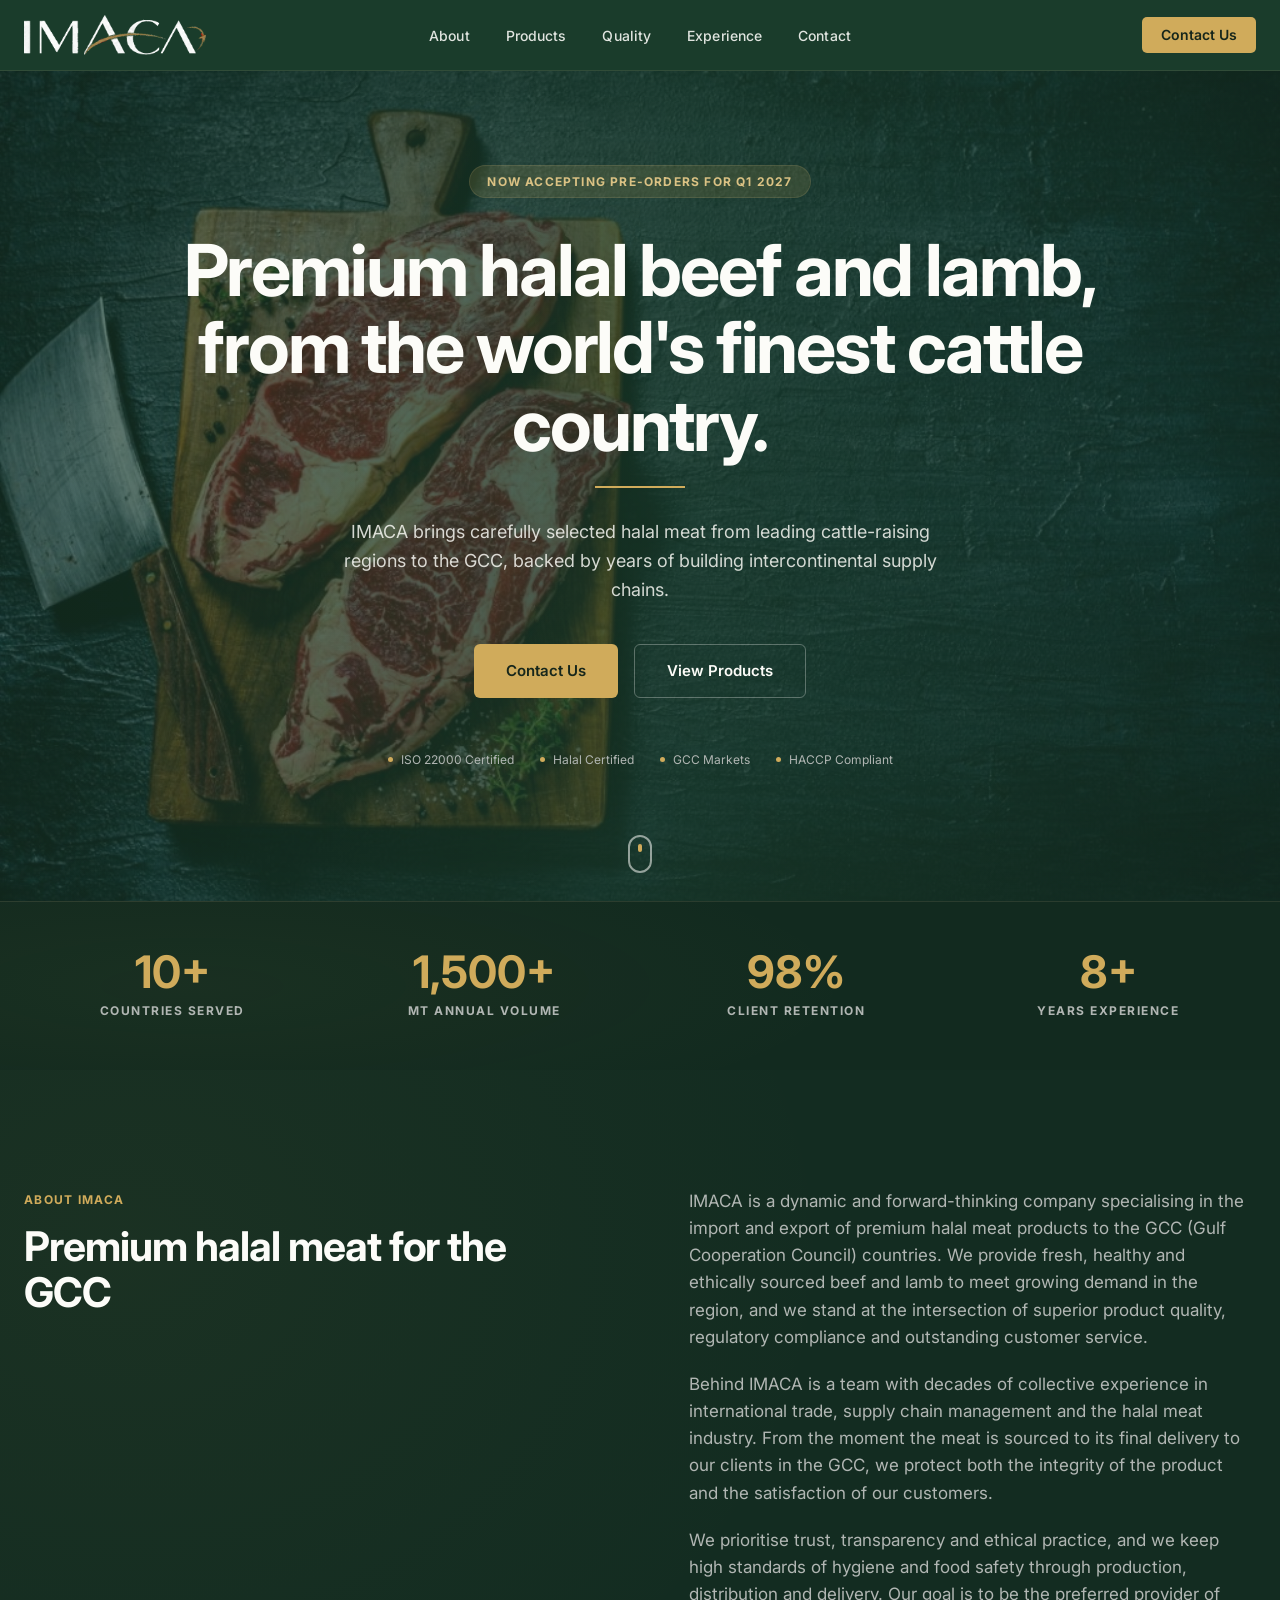
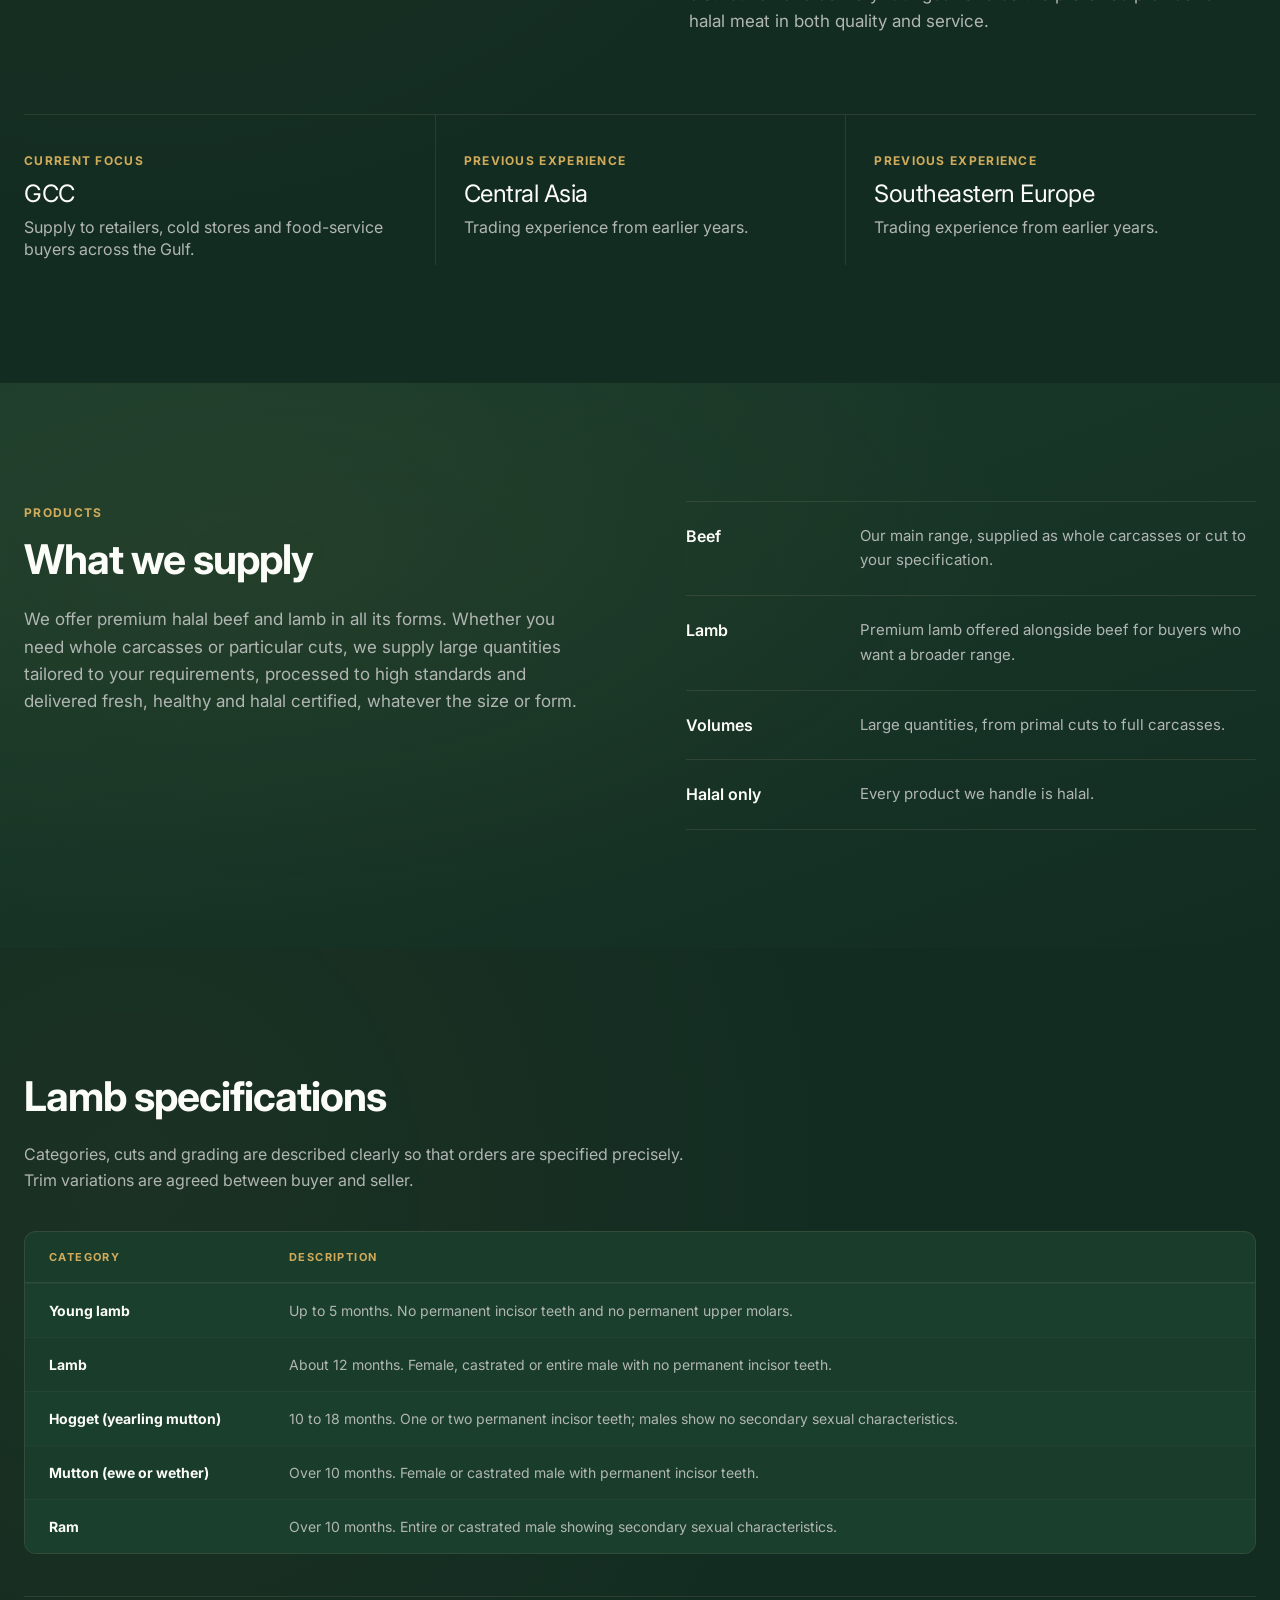
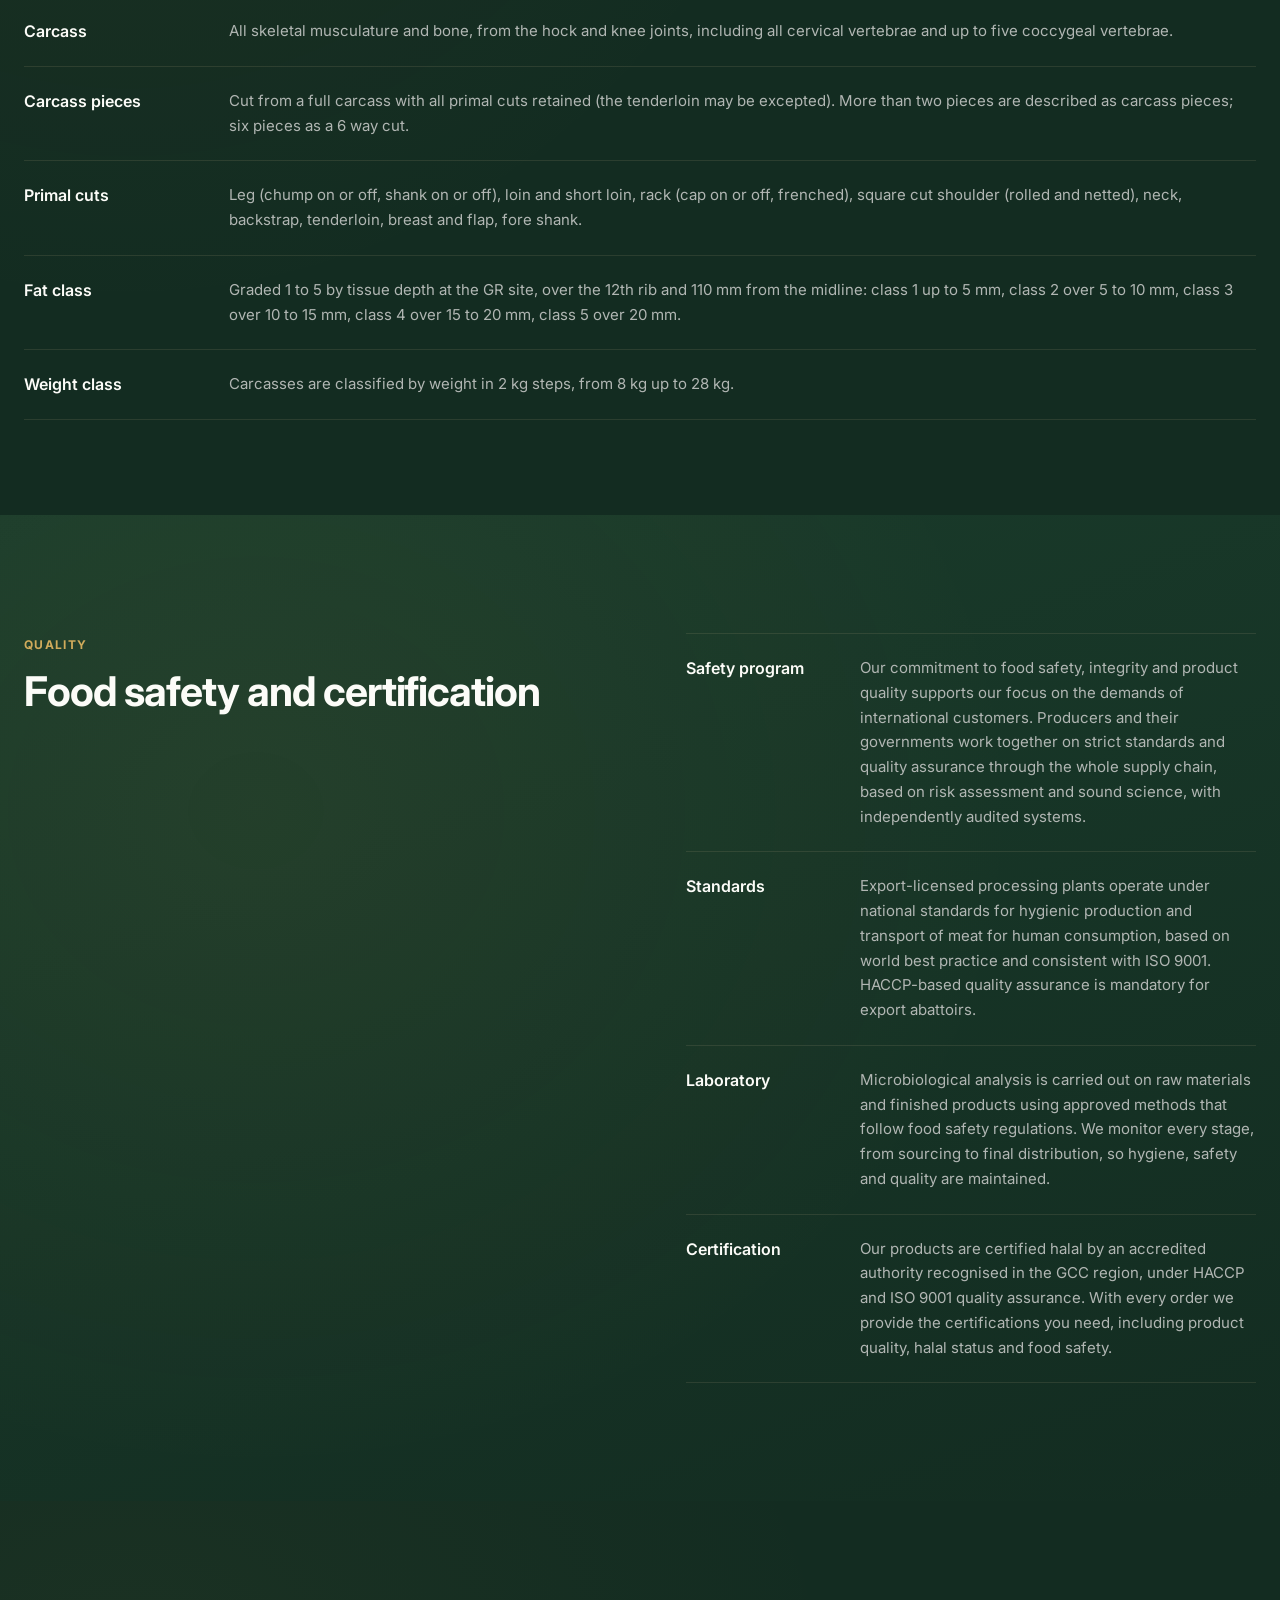
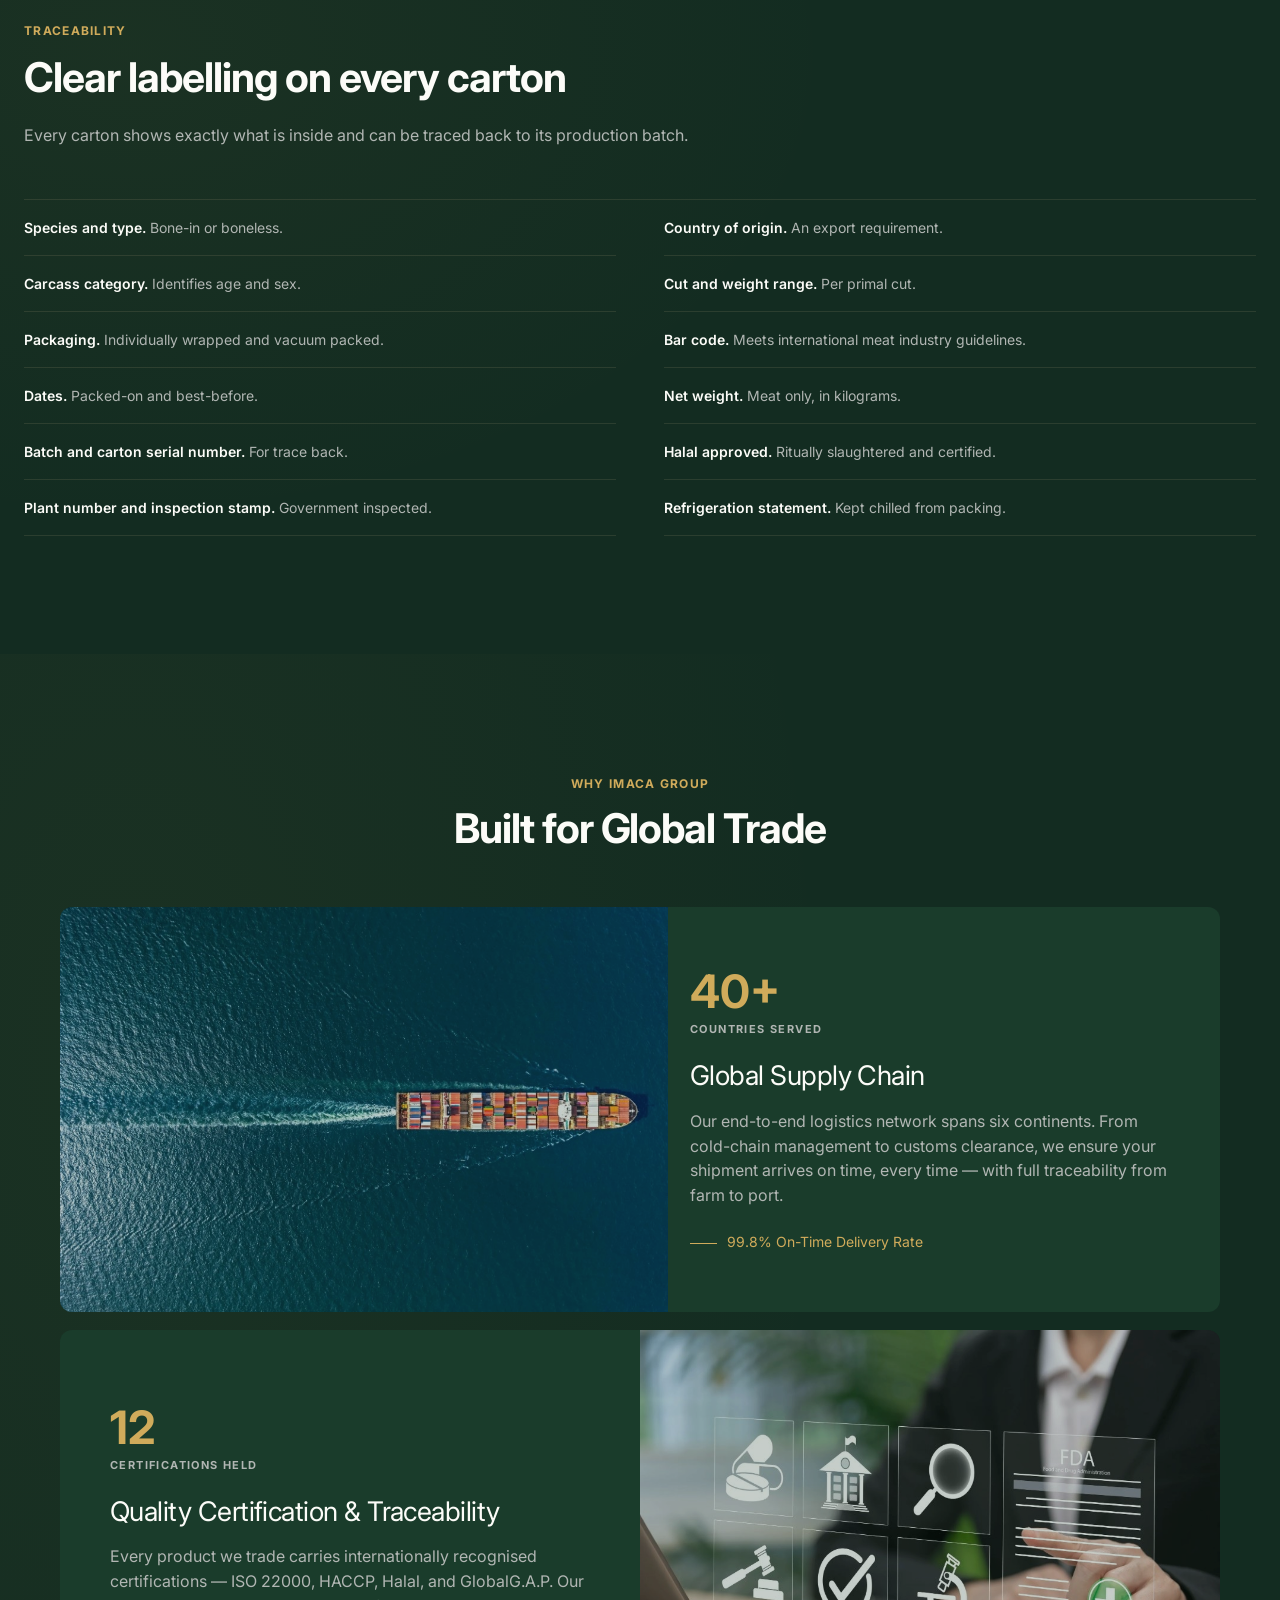
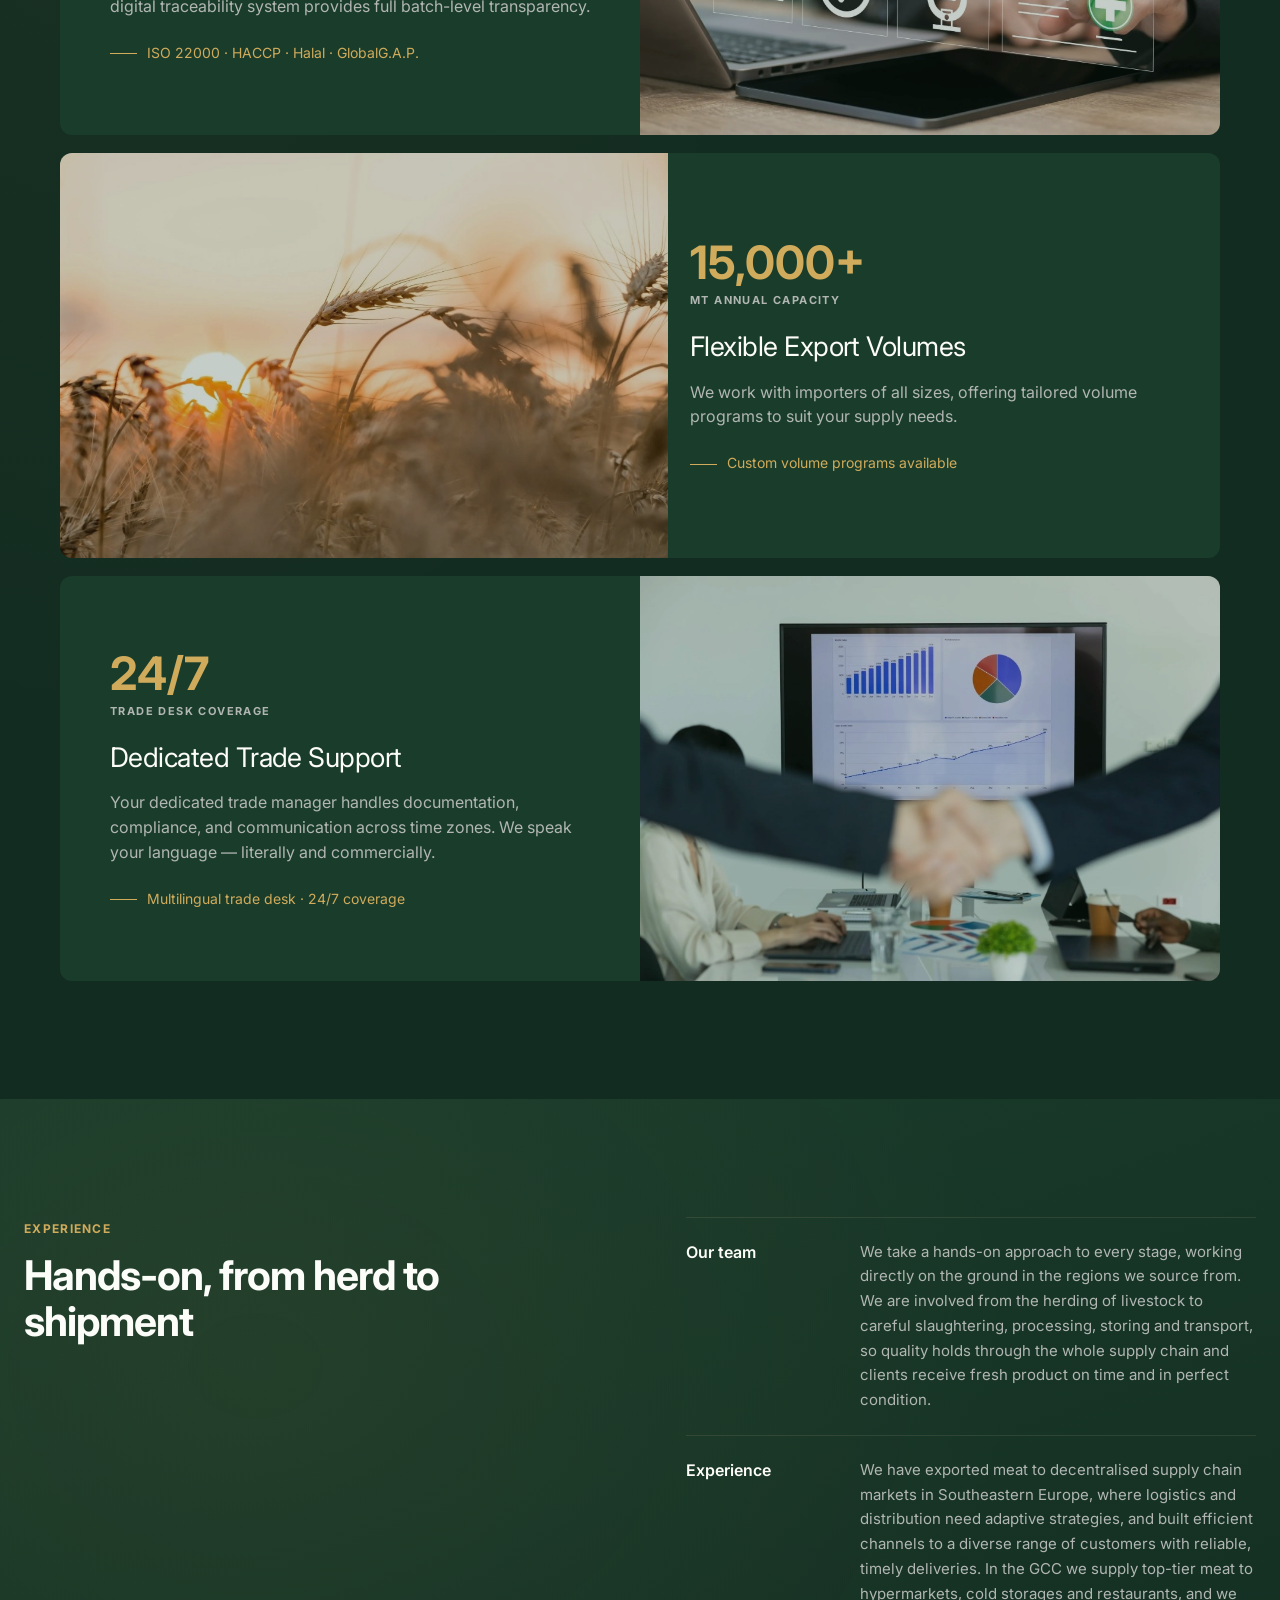
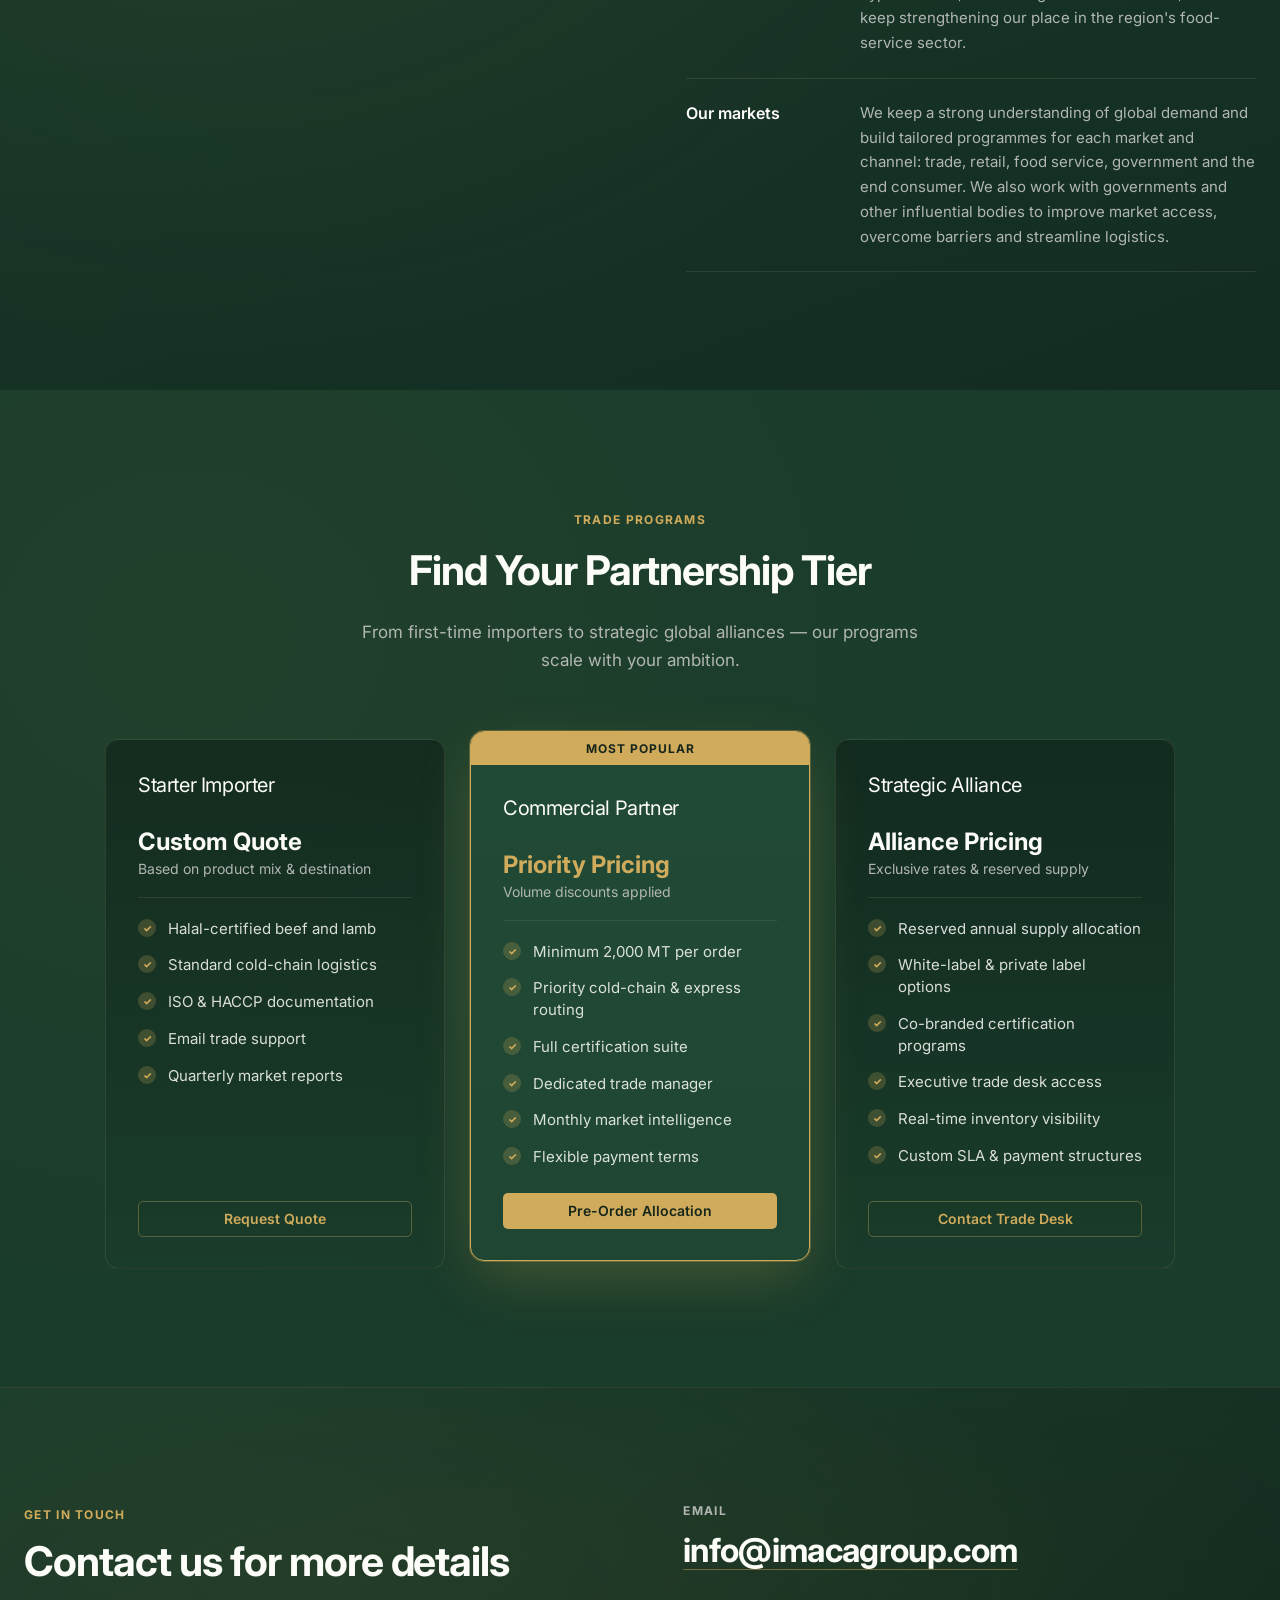
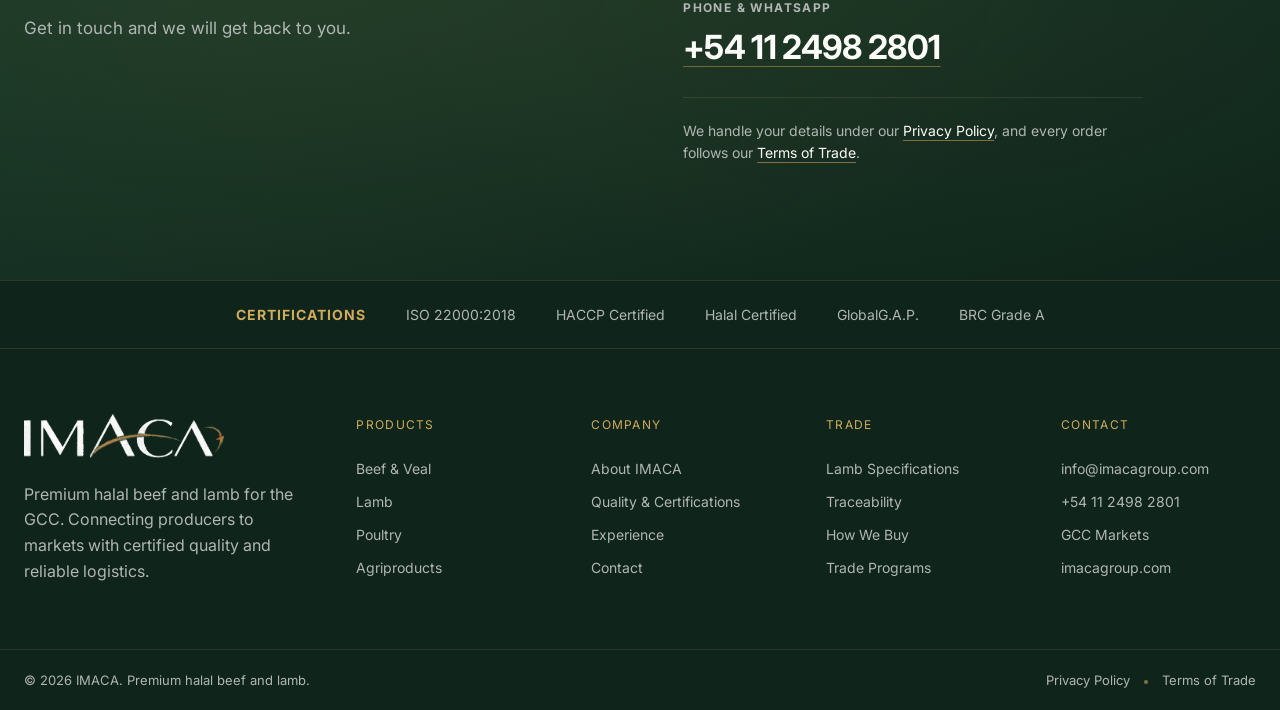
==== commit c58344f6: "fix: anims" ====
--- a/index.html
+++ b/index.html
@@ -15,8 +15,9 @@
   <link rel="preconnect" href="https://fonts.googleapis.com">
   <link rel="preconnect" href="https://fonts.gstatic.com" crossorigin>
   <link rel="stylesheet" href="https://fonts.googleapis.com/css2?family=Inter:wght@400;500;600;700;800&display=swap">
-  <link rel="stylesheet" href="styles.css?v=7">
-  <script src="script.js?v=7" defer></script>
+  <script>document.documentElement.classList.add("js-reveal")</script>
+  <link rel="stylesheet" href="styles.css?v=8">
+  <script src="script.js?v=8" defer></script>
 </head>
 <body>
 <main id="top">
--- a/styles.css
+++ b/styles.css
@@ -23,6 +23,7 @@
   --hero-shade-edge: rgb(26 60 43 / 0.62);
   --photo-shade: rgb(26 60 43 / 0.18);
   --header-height: 70px;
+  --ease-out-soft: cubic-bezier(.22, 1, .36, 1);
   --font-heading: "Inter", Arial, sans-serif;
   --glow-gold: rgb(201 168 76 / 0.045);
   --glow-gold-strong: rgb(201 168 76 / 0.065);
@@ -316,9 +317,28 @@
   .cert-strip { gap: 15px 25px; }
   .footer-main { gap: 35px 20px; }
 }
+.js-reveal .reveal { opacity: 0; transform: translate3d(0, 32px, 0); transition: opacity 1s var(--ease-out-soft), transform 1s var(--ease-out-soft); }
+.js-reveal .reveal.is-visible { opacity: 1; transform: none; }
+.js-reveal .tier-featured.reveal { transform: translate3d(0, 24px, 0); }
+.js-reveal .tier-featured.reveal.is-visible { transform: translateY(-8px); }
+
+.site-header { animation: fade-down .9s var(--ease-out-soft) both; }
+.hero-center > * { animation: fade-up 1.1s var(--ease-out-soft) both; }
+.hero-center > :nth-child(1) { animation-delay: .15s; }
+.hero-center > :nth-child(2) { animation-delay: .3s; }
+.hero-center > .gold-rule { animation: rule-grow 1.1s var(--ease-out-soft) .55s both; }
+.hero-center > :nth-child(4) { animation-delay: .65s; }
+.hero-center > :nth-child(5) { animation-delay: .8s; }
+.hero-center > :nth-child(6) { animation-delay: .95s; }
+.scroll-mouse { animation: mouse-appear .9s var(--ease-out-soft) 1.35s both, mouse-bounce 2s ease-in-out 2.25s infinite; }
+@keyframes fade-up { from { opacity: 0; transform: translate3d(0, 28px, 0); } to { opacity: 1; transform: none; } }
+@keyframes fade-down { from { opacity: 0; transform: translate3d(0, -14px, 0); } to { opacity: 1; transform: none; } }
+@keyframes rule-grow { from { opacity: 0; transform: scaleX(0); } to { opacity: 1; transform: scaleX(1); } }
+@keyframes mouse-appear { from { opacity: 0; transform: translateY(-10px); } to { opacity: 1; transform: none; } }
+
 @media (prefers-reduced-motion: reduce) {
   html { scroll-behavior: auto; }
-  .hero-image, .scroll-mouse, .scroll-mouse::before { animation: none; }
+  .hero-image, .scroll-mouse, .scroll-mouse::before, .site-header, .hero-center > *, .hero-center > .gold-rule { animation: none; }
   .feature-photo, .nav-links a::after { transition: none; }
   .feature-row:hover .feature-photo { transform: none; }
 }
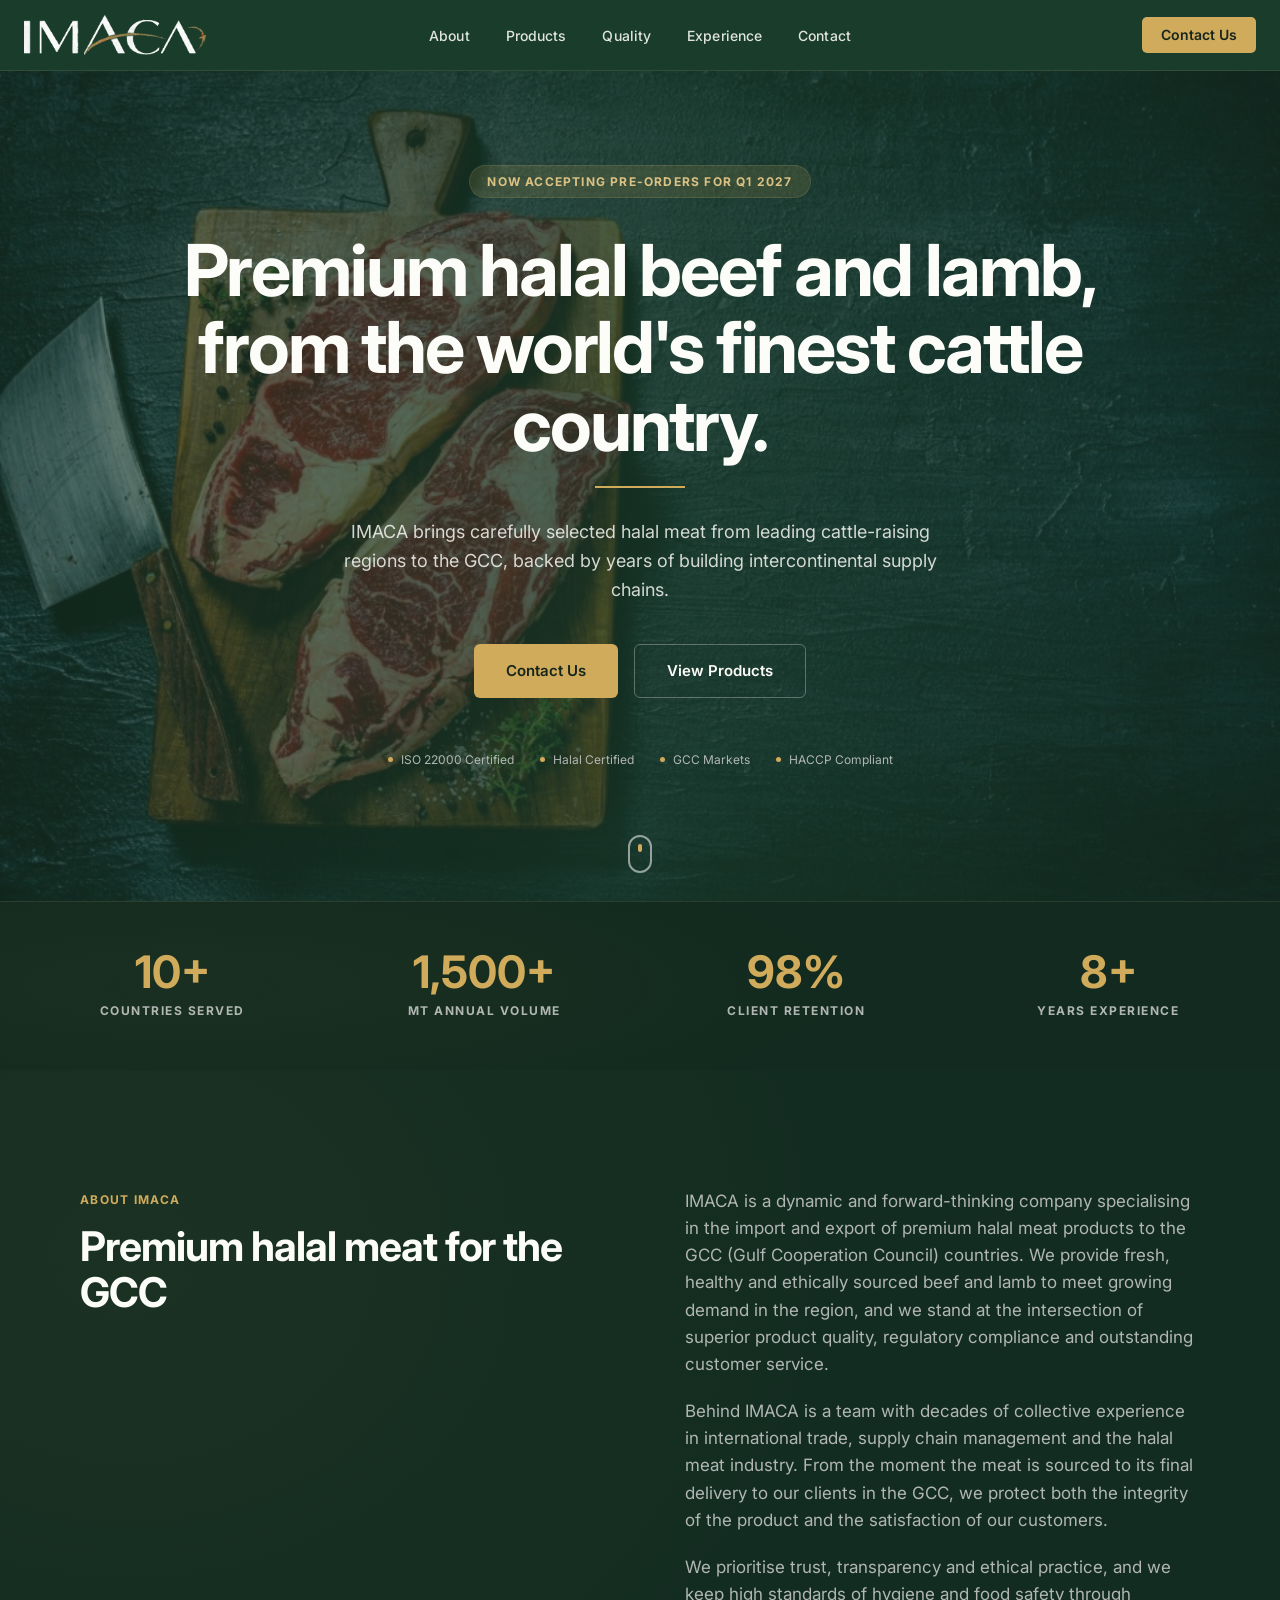
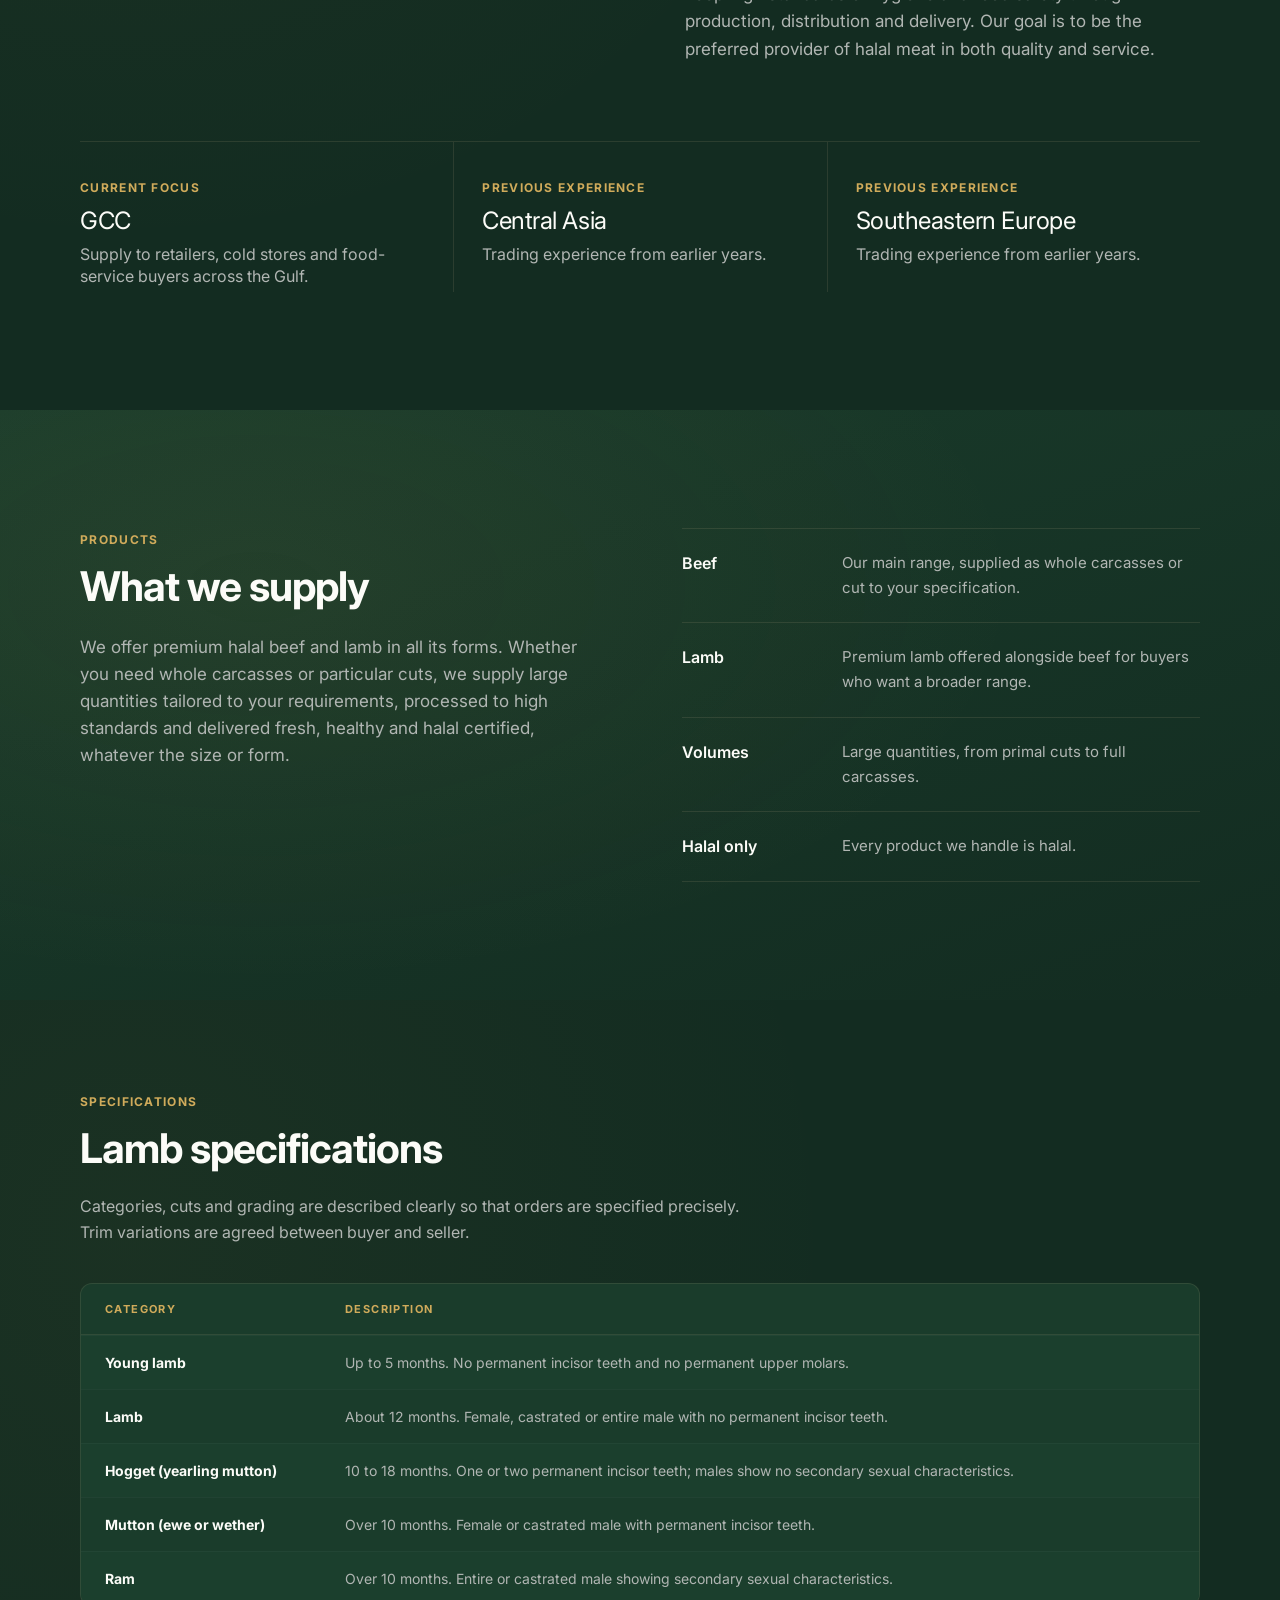
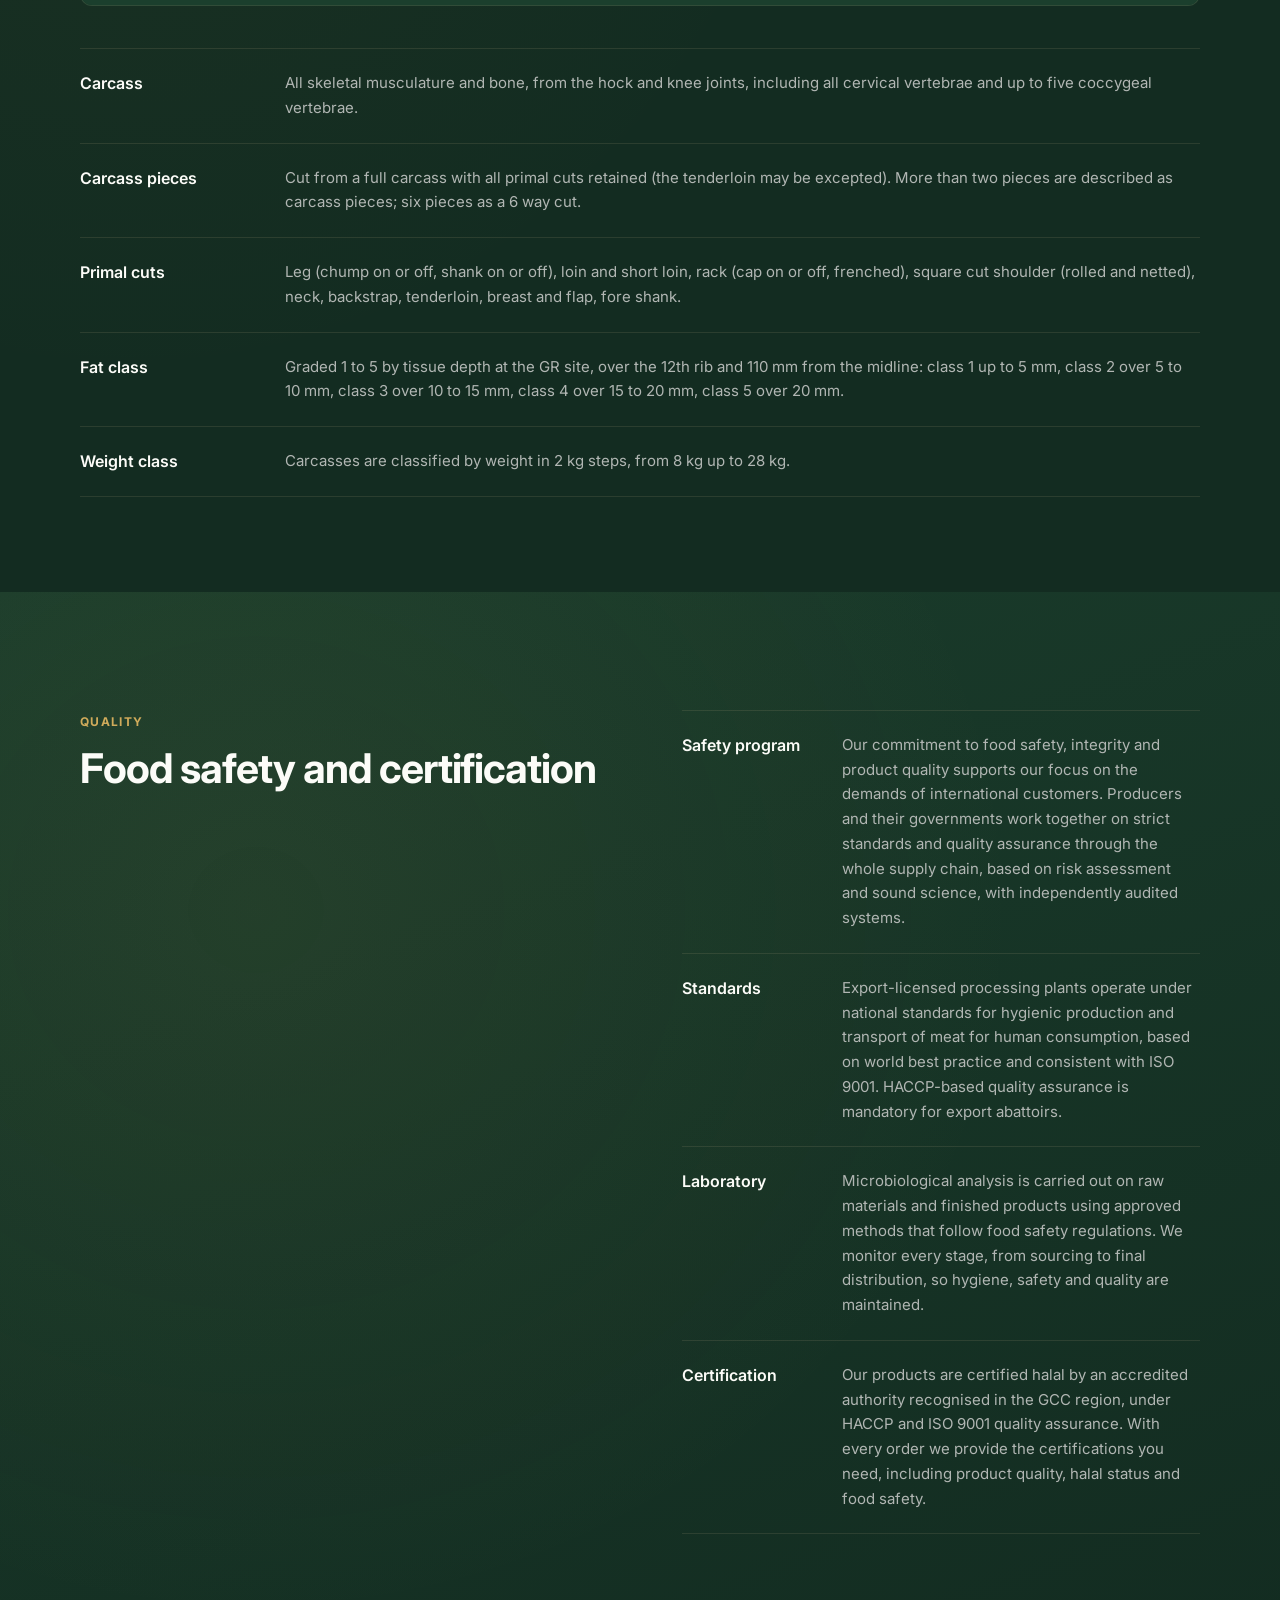
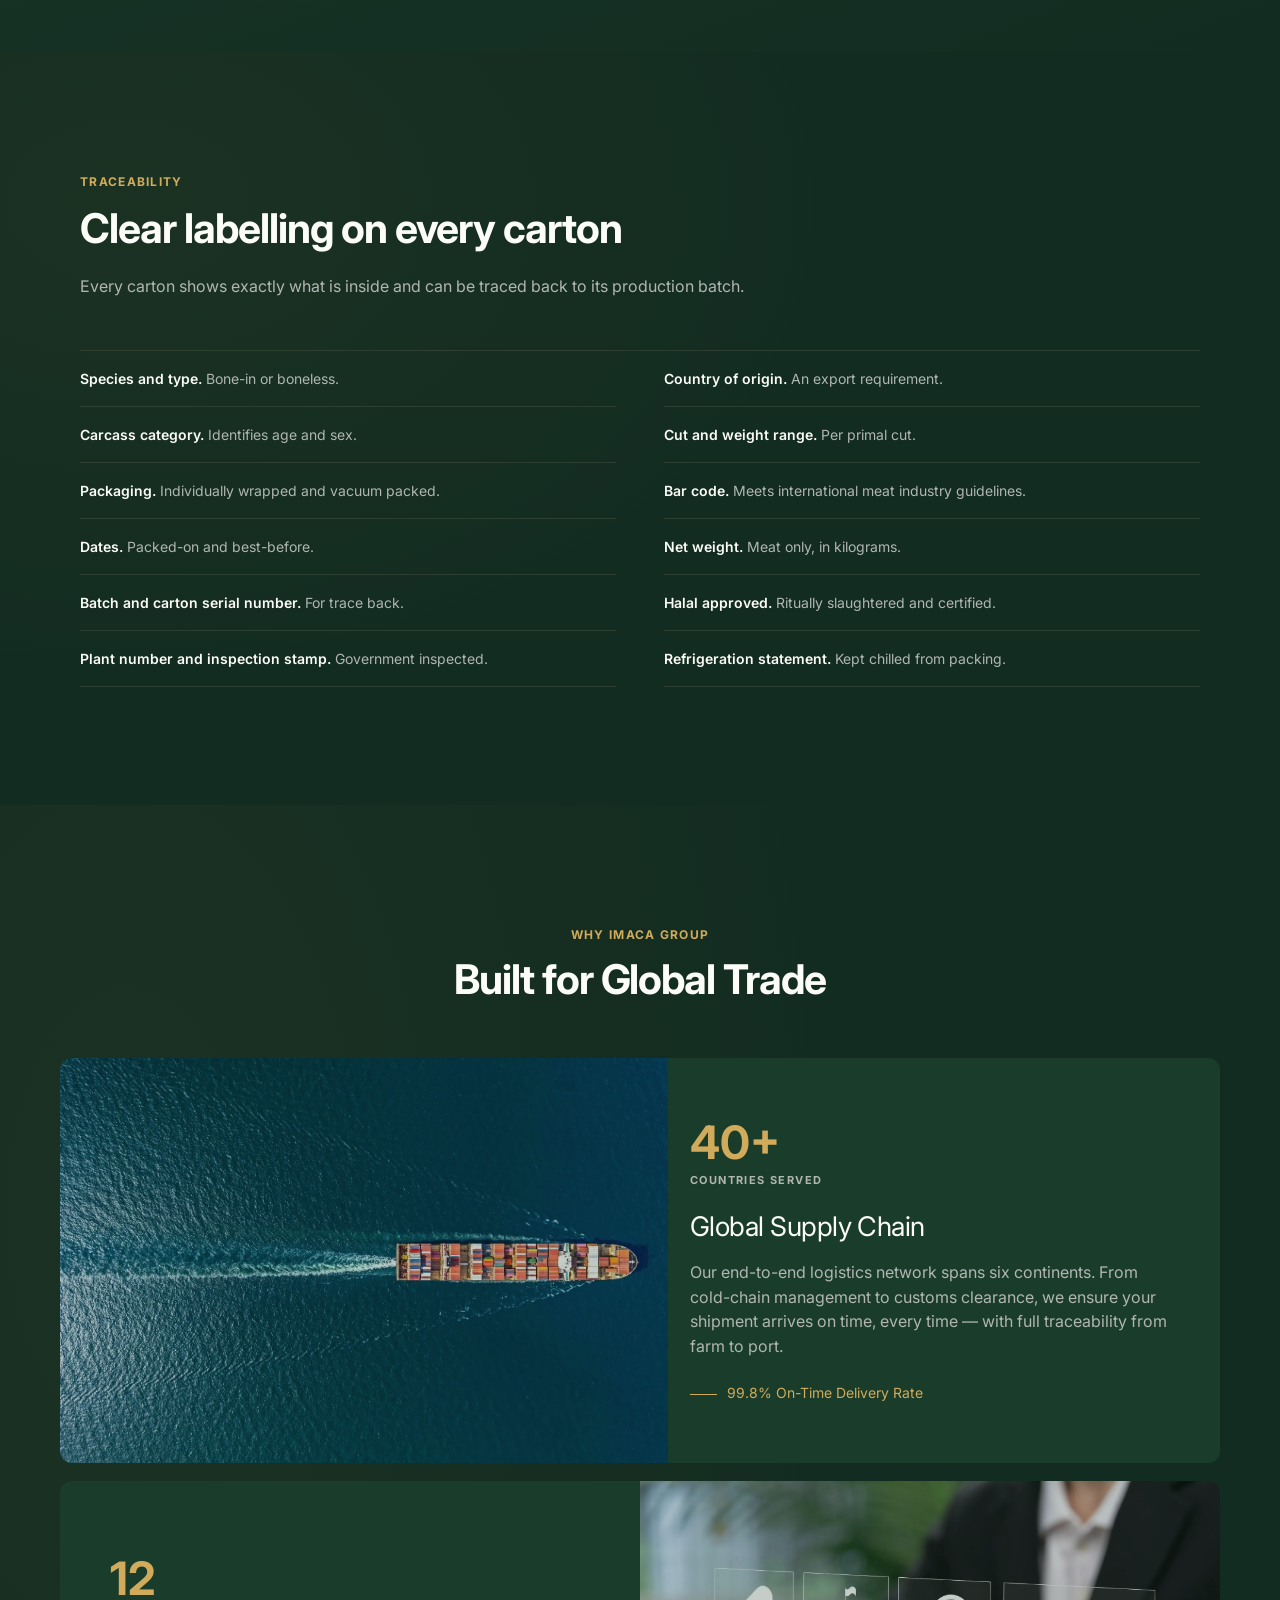
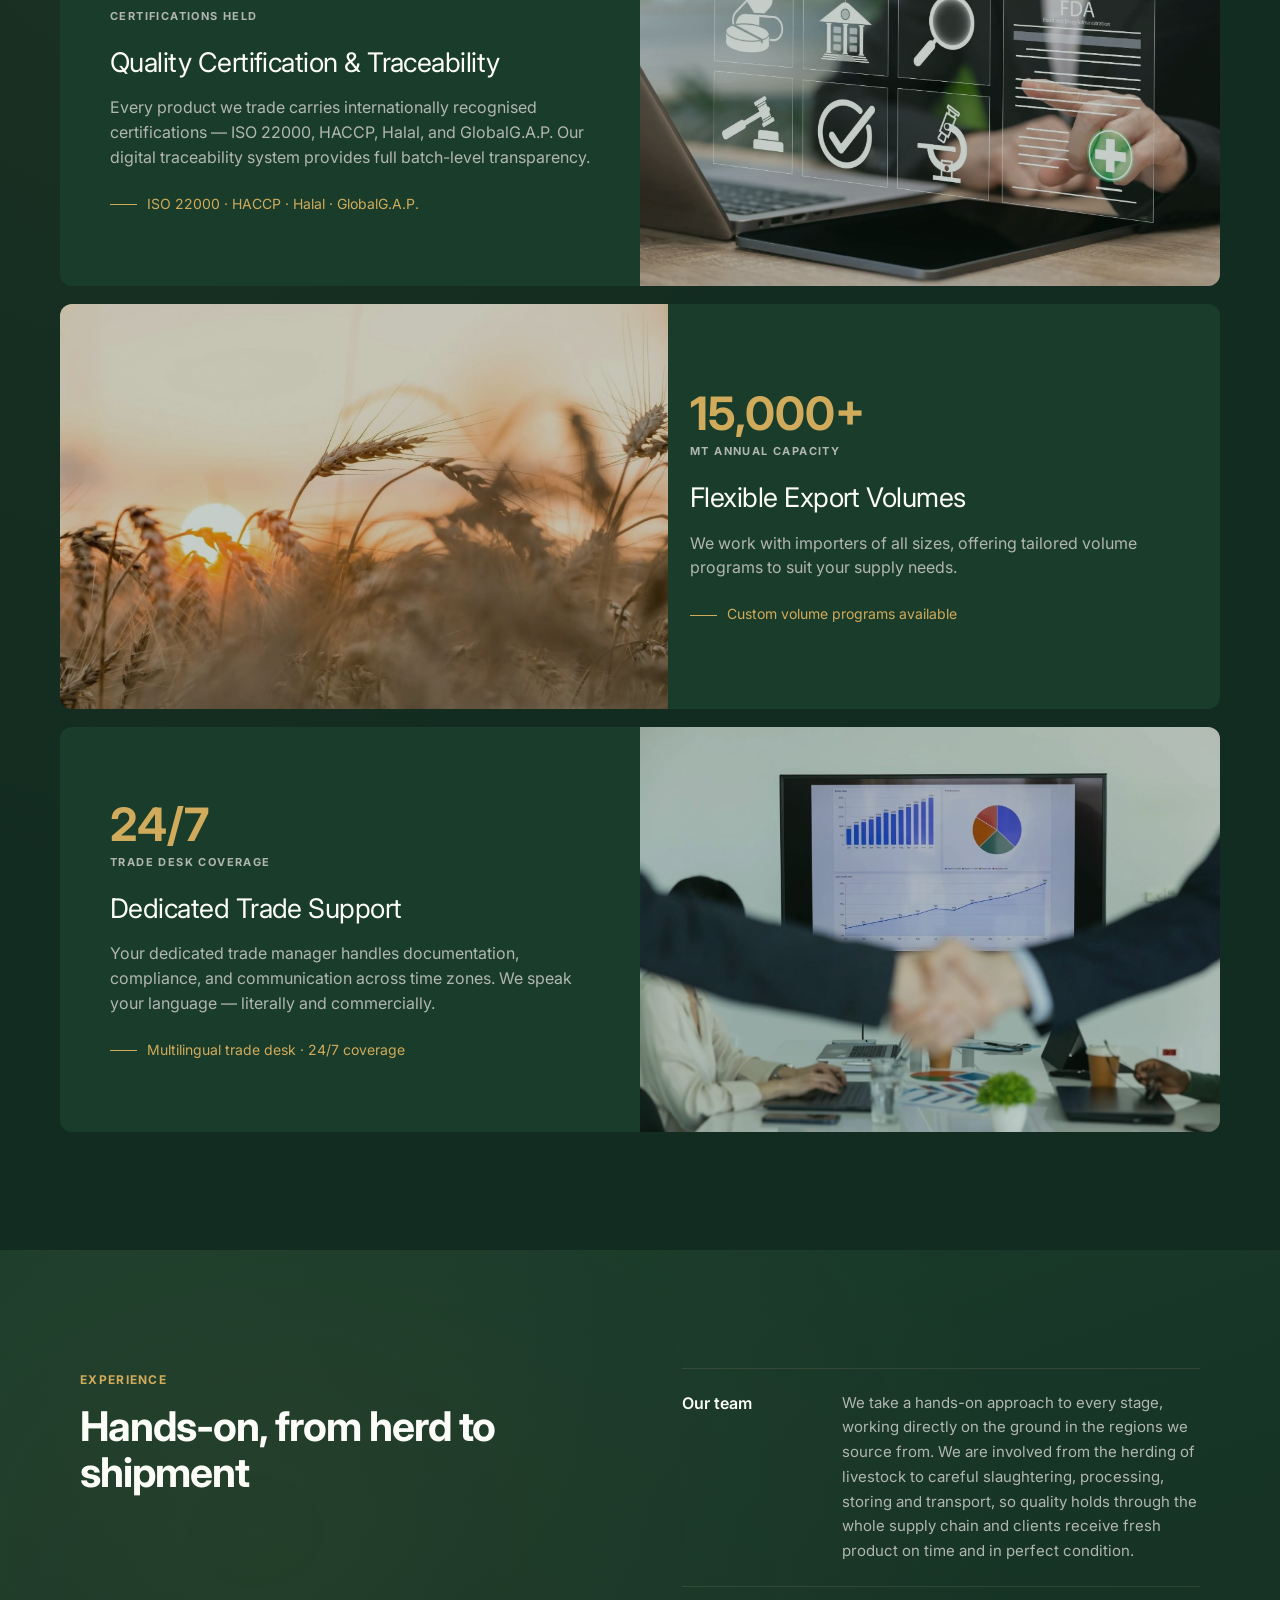
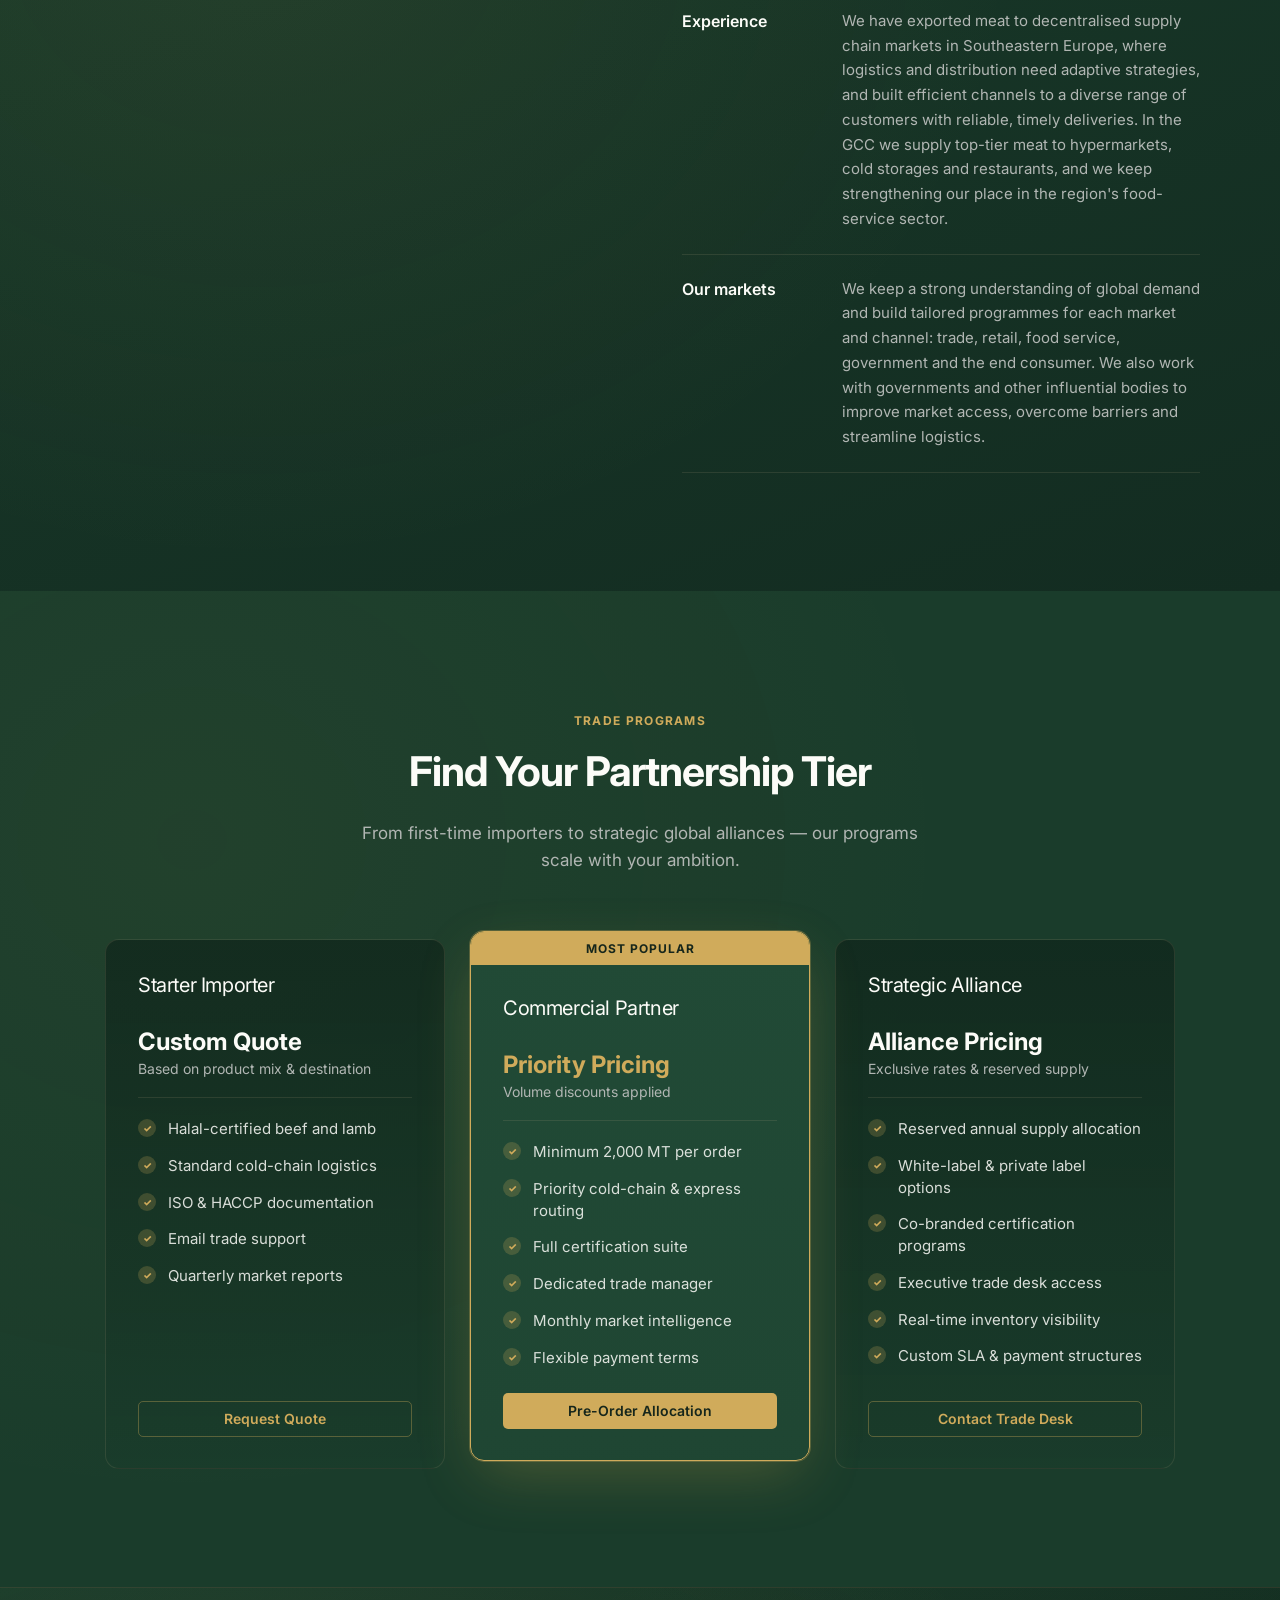
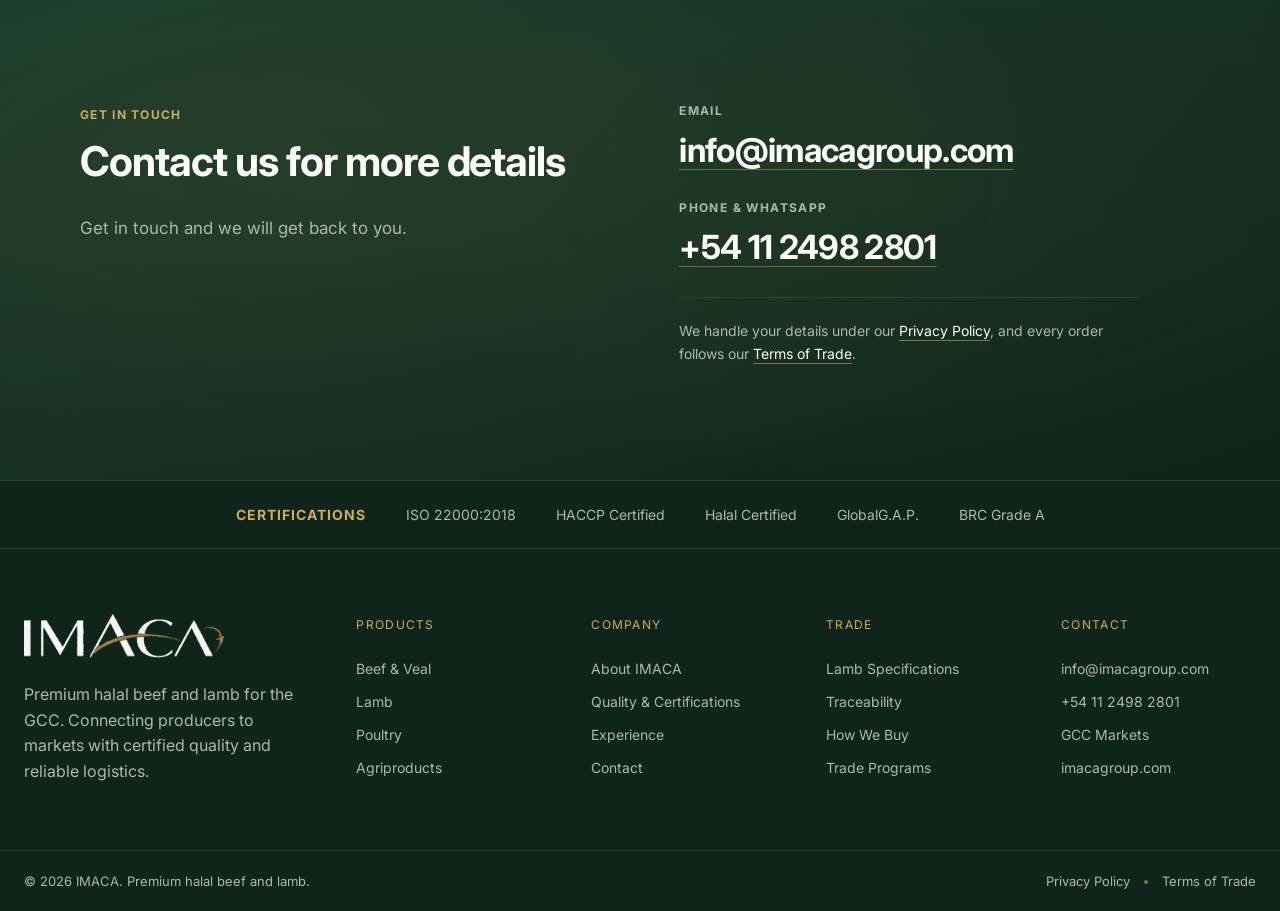
==== commit 5fbff110: "fix: prods and apps." ====
--- a/index.html
+++ b/index.html
@@ -16,8 +16,8 @@
   <link rel="preconnect" href="https://fonts.gstatic.com" crossorigin>
   <link rel="stylesheet" href="https://fonts.googleapis.com/css2?family=Inter:wght@400;500;600;700;800&display=swap">
   <script>document.documentElement.classList.add("js-reveal")</script>
-  <link rel="stylesheet" href="styles.css?v=8">
-  <script src="script.js?v=8" defer></script>
+  <link rel="stylesheet" href="styles.css?v=9">
+  <script src="script.js?v=9" defer></script>
 </head>
 <body>
 <main id="top">
@@ -64,7 +64,7 @@
   </div>
 
   <section id="about" class="section-band tone-base">
-    <div class="wrap">
+    <div class="wrap wrap-narrow">
       <div class="about-top">
         <div><span class="eyebrow">About IMACA</span><h2 class="section-title">Premium halal meat for the GCC</h2></div>
         <div class="about-text body-copy">
@@ -82,7 +82,7 @@
   </section>
 
   <section id="products" class="section-band tone-gradient">
-    <div class="wrap split-grid">
+    <div class="wrap wrap-narrow split-grid">
       <div class="split-intro"><span class="eyebrow">Products</span><h2 class="section-title">What we supply</h2><p class="body-copy">We offer premium halal beef and lamb in all its forms. Whether you need whole carcasses or particular cuts, we supply large quantities tailored to your requirements, processed to high standards and delivered fresh, healthy and halal certified, whatever the size or form.</p></div>
       <div class="detail-list">
         <div class="detail-row"><strong>Beef</strong><p>Our main range, supplied as whole carcasses or cut to your specification.</p></div>
@@ -94,7 +94,7 @@
   </section>
 
   <section class="specs-band tone-base">
-    <div class="wrap">
+    <div class="wrap wrap-narrow">
       <span class="eyebrow">Specifications</span>
       <h2 class="section-title">Lamb specifications</h2>
       <p class="body-copy specs-lead">Categories, cuts and grading are described clearly so that orders are specified precisely. Trim variations are agreed between buyer and seller.</p>
@@ -119,7 +119,7 @@
   </section>
 
   <section id="quality" class="section-band tone-gradient">
-    <div class="wrap split-grid">
+    <div class="wrap wrap-narrow split-grid">
       <div><span class="eyebrow">Quality</span><h2 class="section-title">Food safety and certification</h2></div>
       <div class="detail-list">
         <div class="detail-row"><strong>Safety program</strong><p>Our commitment to food safety, integrity and product quality supports our focus on the demands of international customers. Producers and their governments work together on strict standards and quality assurance through the whole supply chain, based on risk assessment and sound science, with independently audited systems.</p></div>
@@ -131,7 +131,7 @@
   </section>
 
   <section id="traceability" class="section-band tone-base">
-    <div class="wrap">
+    <div class="wrap wrap-narrow">
       <span class="eyebrow">Traceability</span>
       <h2 class="section-title">Clear labelling on every carton</h2>
       <p class="body-copy trace-lead">Every carton shows exactly what is inside and can be traced back to its production batch.</p>
@@ -175,7 +175,7 @@
   </section>
 
   <section id="experience" class="section-band tone-gradient">
-    <div class="wrap split-grid">
+    <div class="wrap wrap-narrow split-grid">
       <div><span class="eyebrow">Experience</span><h2 class="section-title">Hands-on, from herd to shipment</h2></div>
       <div class="detail-list">
         <div class="detail-row"><strong>Our team</strong><p>We take a hands-on approach to every stage, working directly on the ground in the regions we source from. We are involved from the herding of livestock to careful slaughtering, processing, storing and transport, so quality holds through the whole supply chain and clients receive fresh product on time and in perfect condition.</p></div>
@@ -218,7 +218,7 @@
   </section>
 
   <section id="contact" class="contact-band tone-gradient">
-    <div class="wrap contact-grid">
+    <div class="wrap wrap-narrow contact-grid">
       <div><span class="eyebrow">Get in touch</span><h2 class="section-title">Contact us for more details</h2><p class="body-copy">Get in touch and we will get back to you.</p></div>
       <div>
         <div class="contact-detail"><span>Email</span><a href="mailto:info@imacagroup.com">info@imacagroup.com</a></div>
--- a/styles.css
+++ b/styles.css
@@ -60,6 +60,8 @@
 ::selection { background: var(--primary); color: var(--primary-foreground); }
 
 .wrap { width: min(100% - 48px, 1450px); margin-inline: auto; }
+.wrap-narrow { width: min(100% - 48px, 1180px); }
+@media (min-width: 1100px) { .wrap-narrow { width: min(100% - 160px, 1180px); } }
 .eyebrow { color: var(--primary); font-size: 12px; letter-spacing: 1.3px; text-transform: uppercase; font-weight: 700; }
 h1, h2, h3 { letter-spacing: -0.02em; }
 .section-title { margin: 16px 0 0; font-size: clamp(30px, 3.2vw, 42px); line-height: 1.12; font-weight: 700; letter-spacing: -0.025em; }
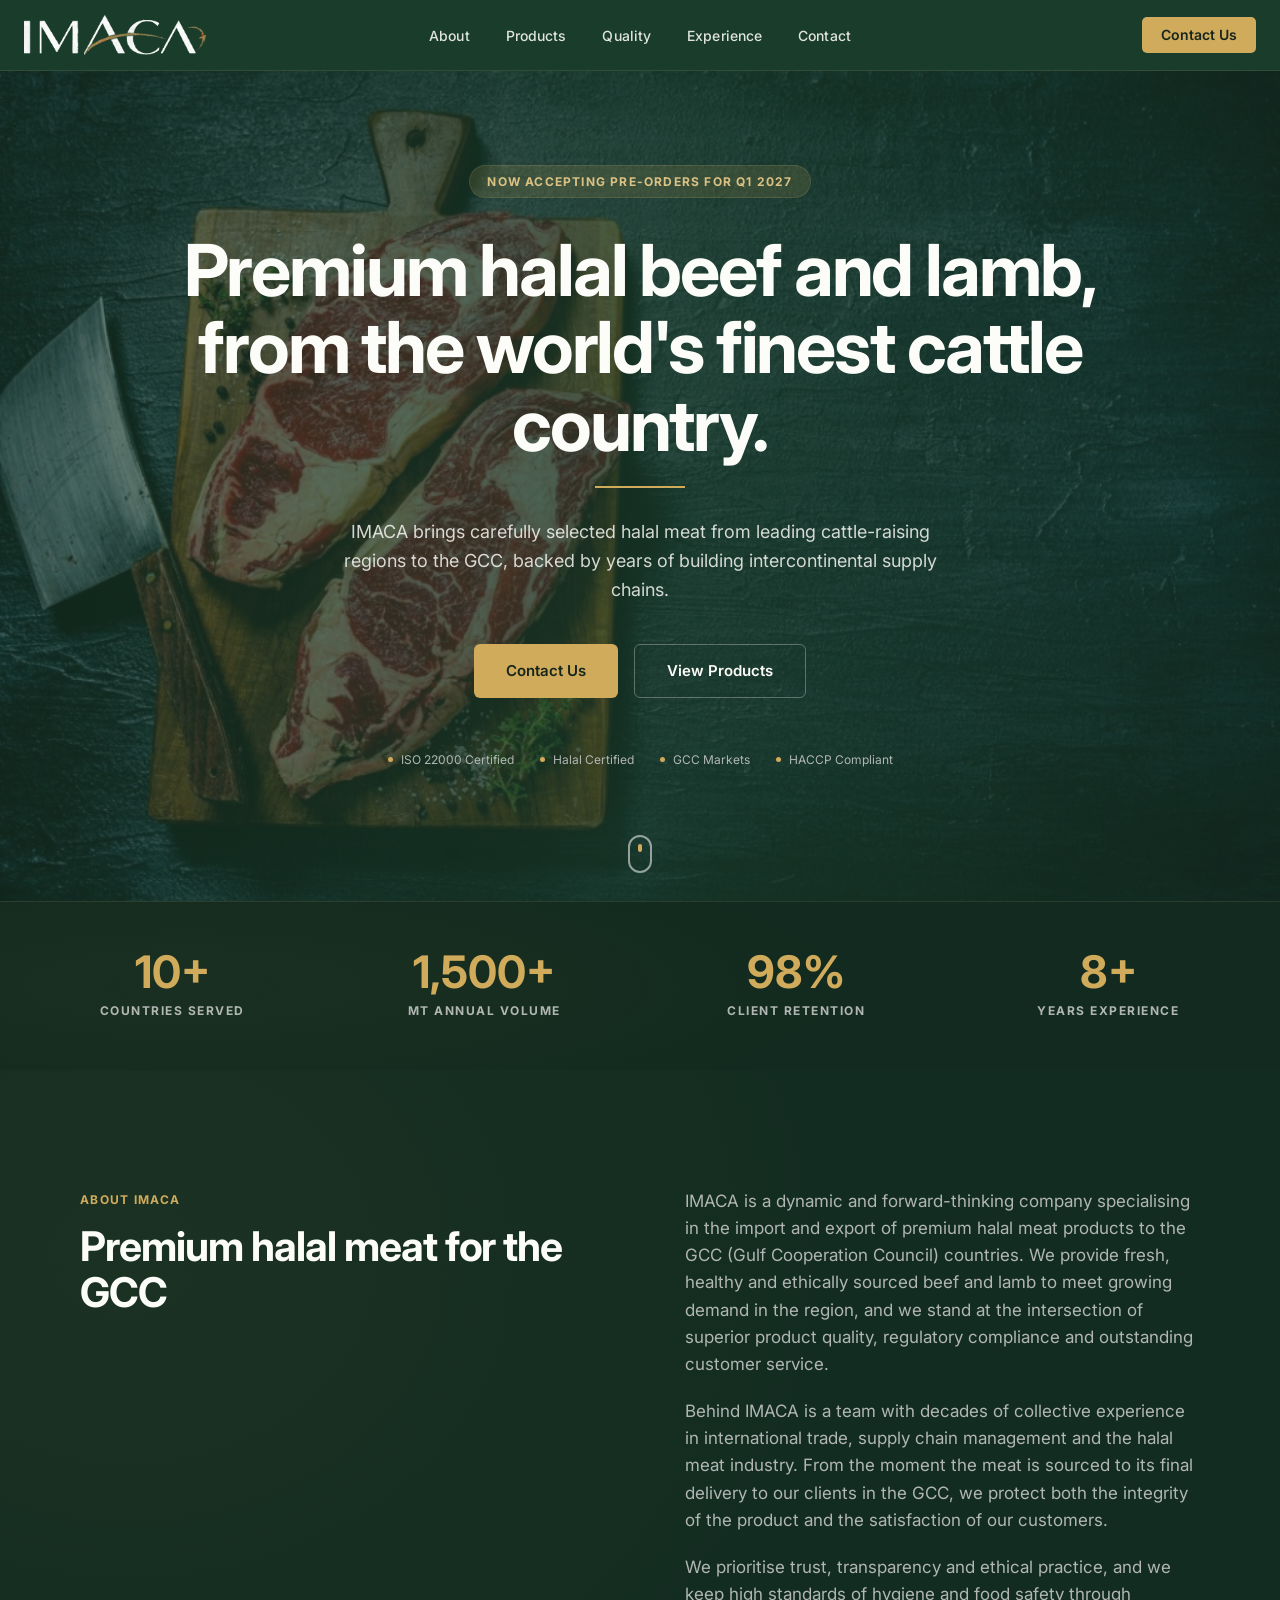
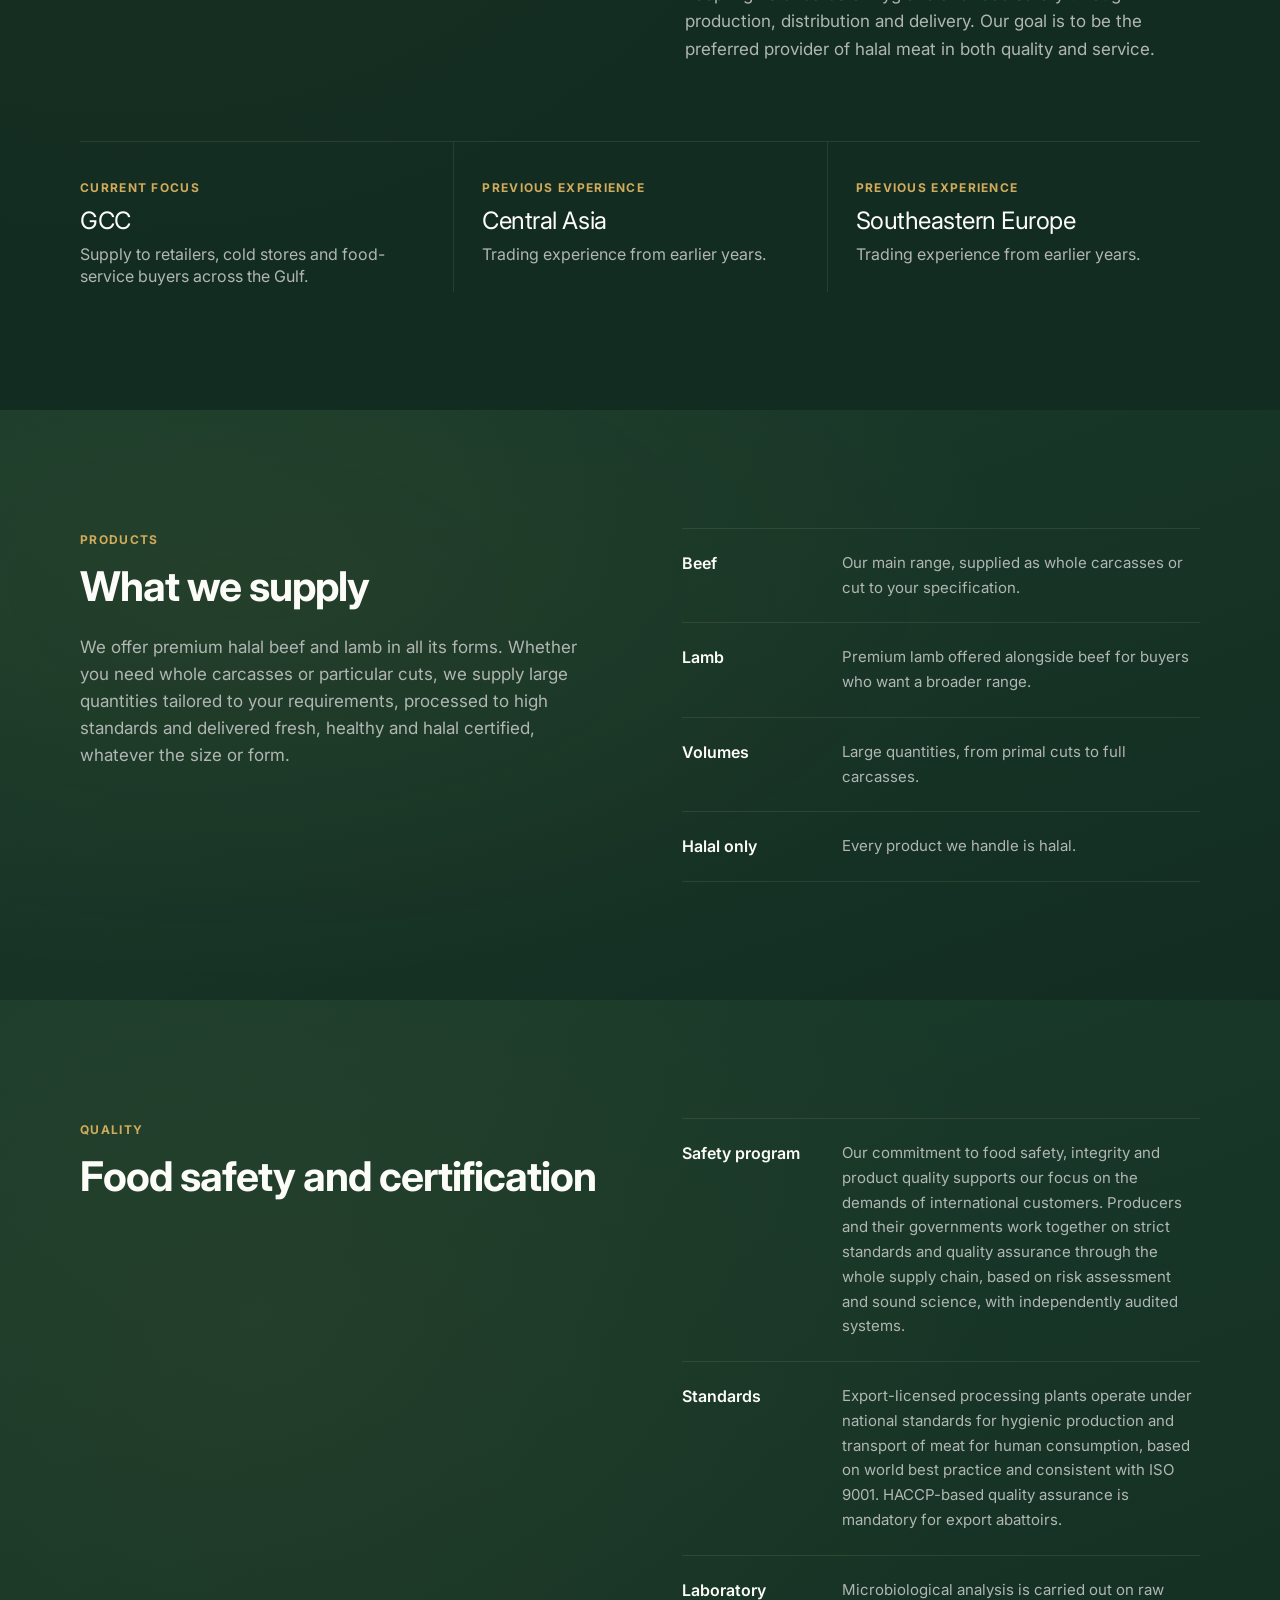
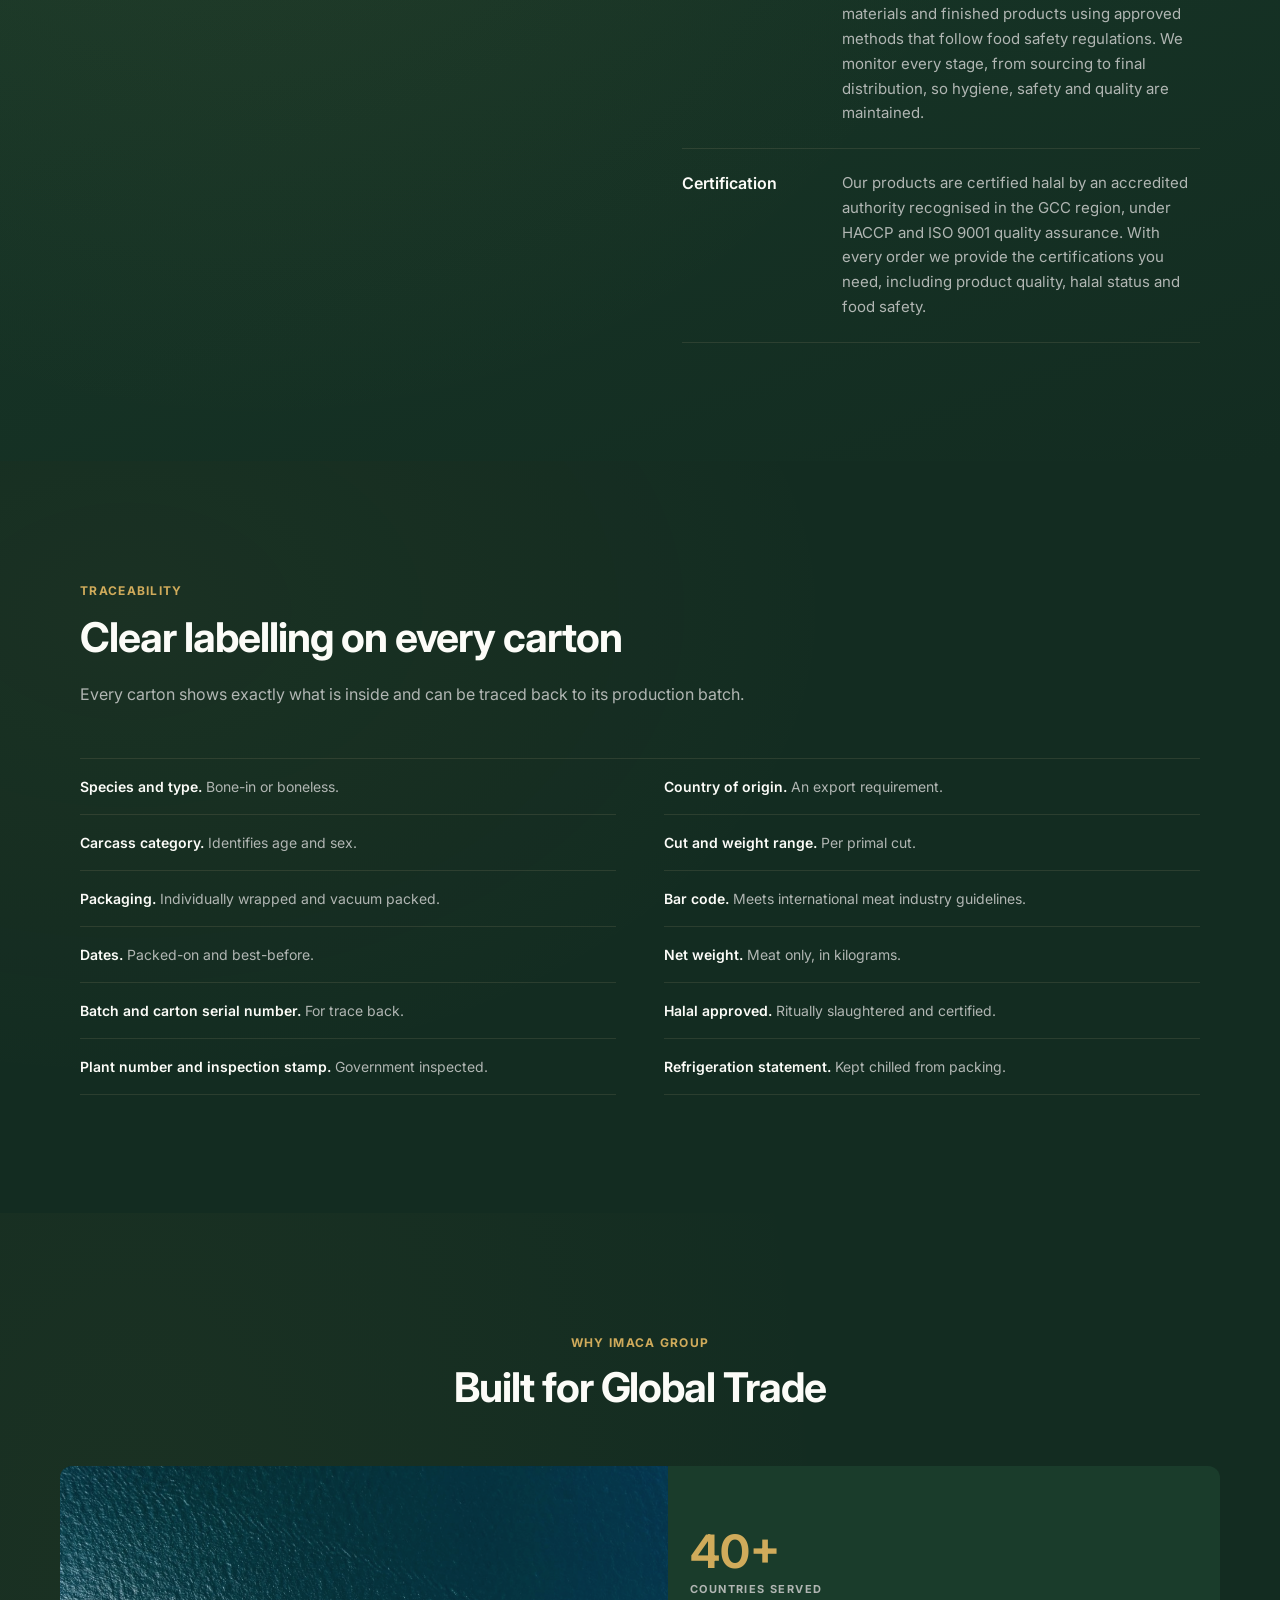
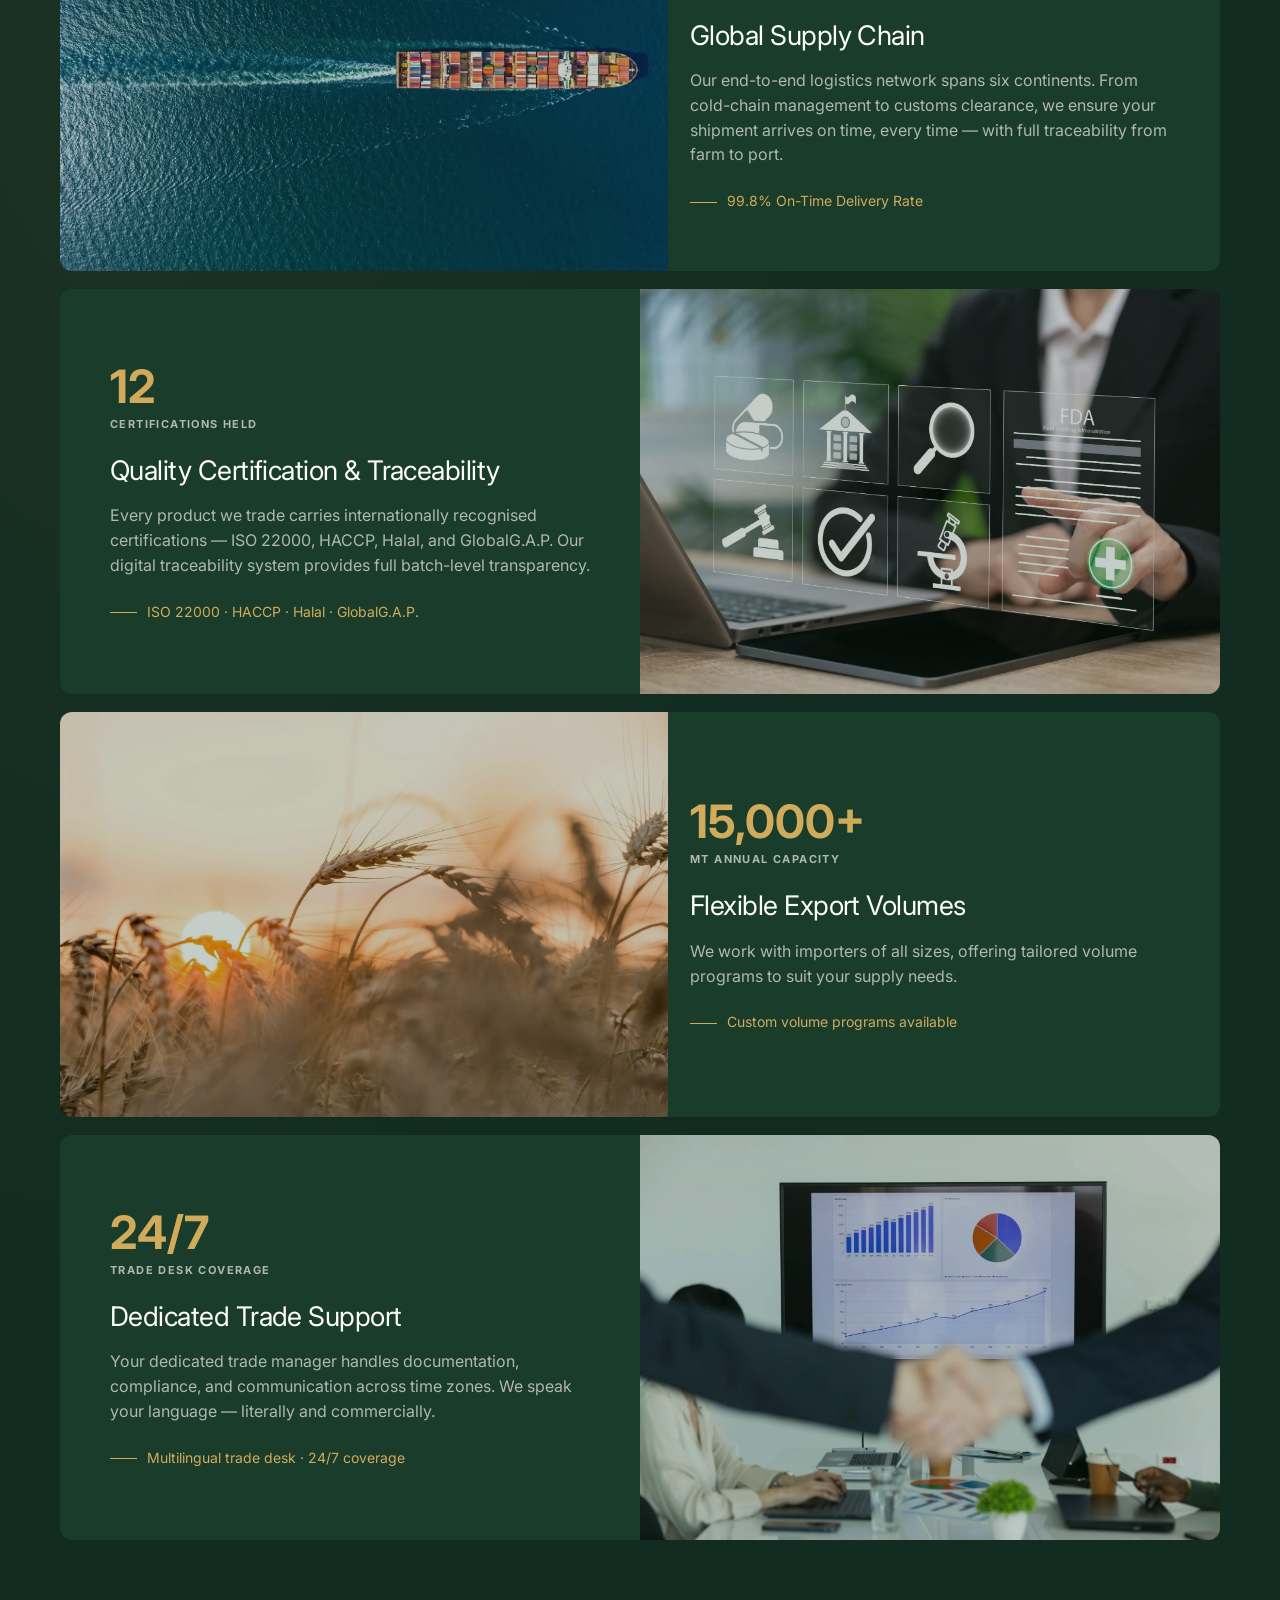
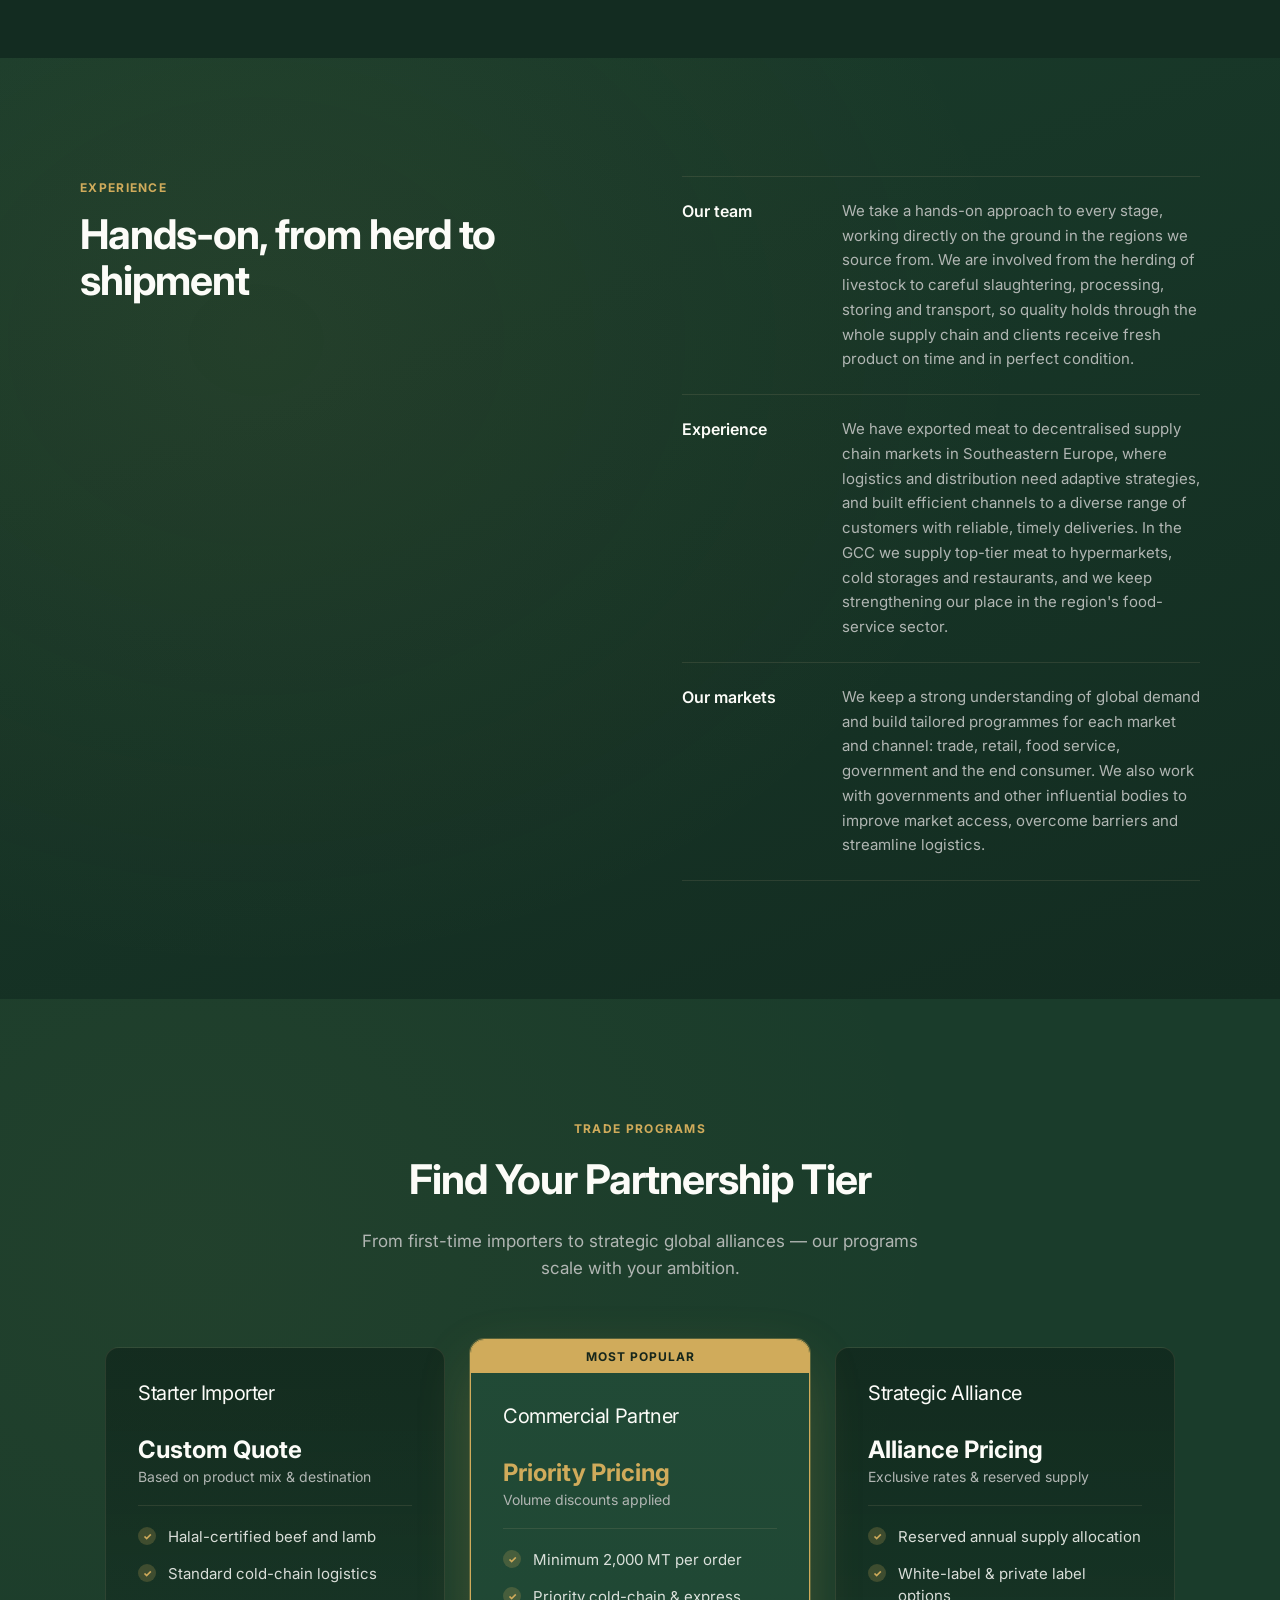
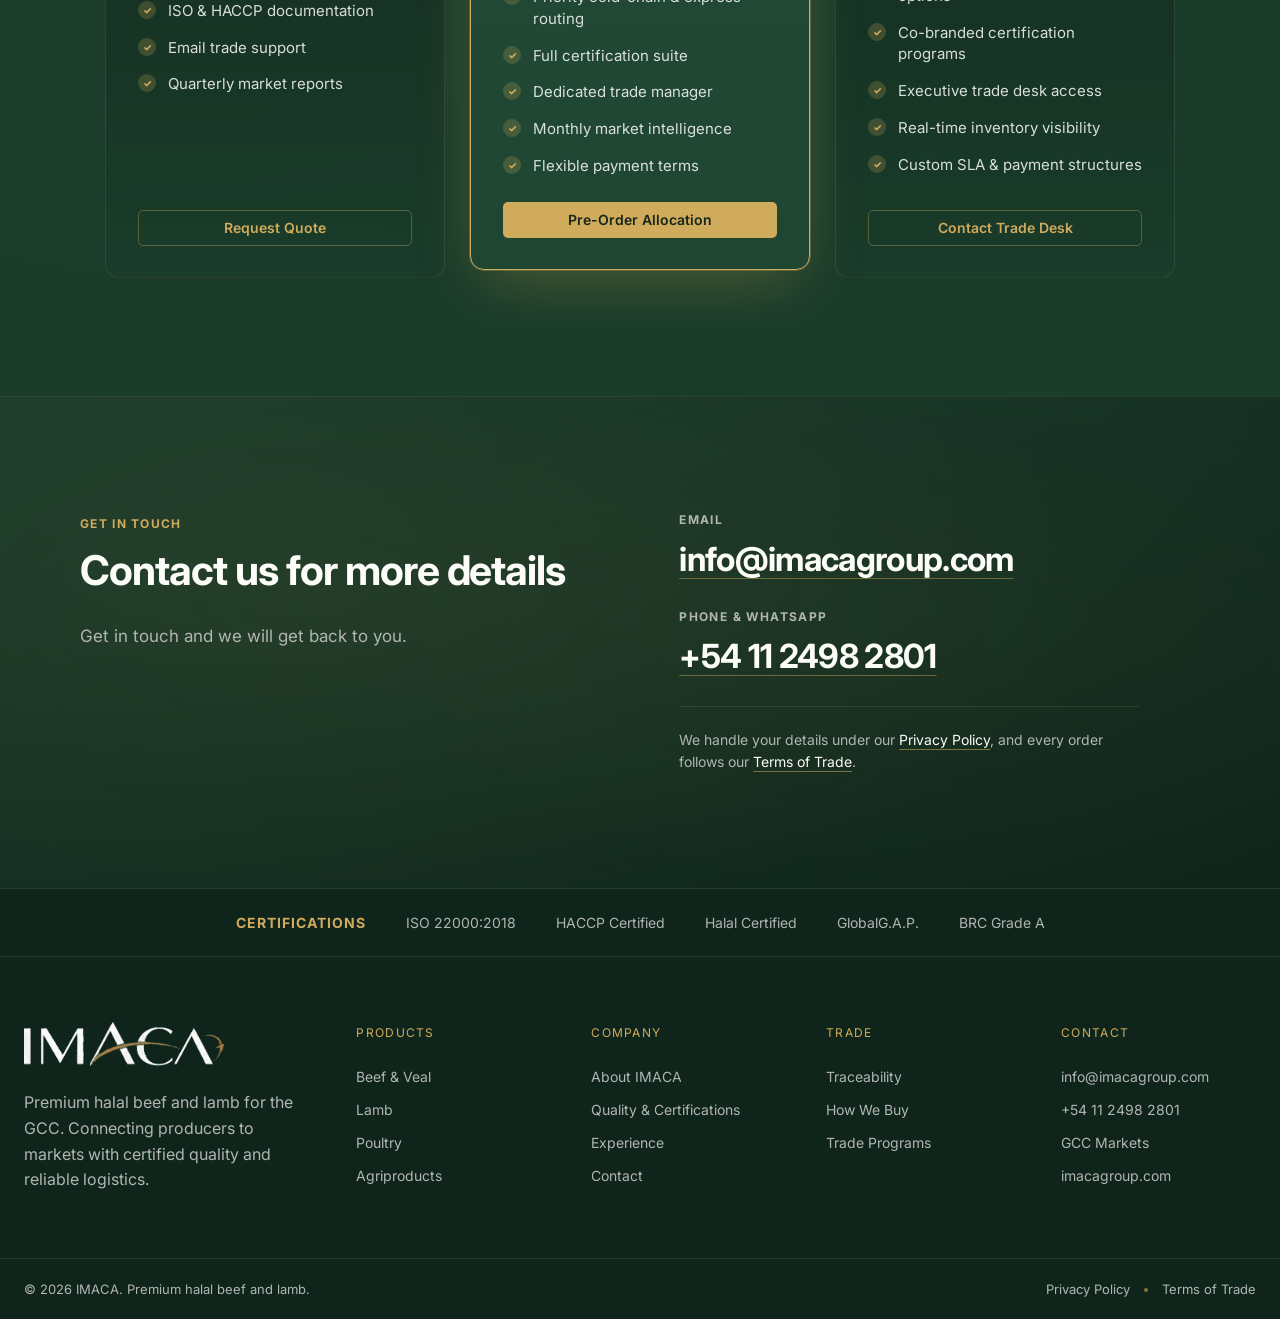
==== commit 7d3da419: "fix: specs" ====
--- a/index.html
+++ b/index.html
@@ -93,6 +93,7 @@
     </div>
   </section>
 
+  <!-- Specifications section hidden for now.
   <section class="specs-band tone-base">
     <div class="wrap wrap-narrow">
       <span class="eyebrow">Specifications</span>
@@ -117,6 +118,7 @@
       </div>
     </div>
   </section>
+  -->
 
   <section id="quality" class="section-band tone-gradient">
     <div class="wrap wrap-narrow split-grid">
@@ -238,7 +240,7 @@
       </div>
       <div class="footer-links"><h4>Products</h4><a href="#products">Beef &amp; Veal</a><a href="#products">Lamb</a><a href="#products">Poultry</a><a href="#products">Agriproducts</a></div>
       <div class="footer-links"><h4>Company</h4><a href="#about">About IMACA</a><a href="#quality">Quality &amp; Certifications</a><a href="#experience">Experience</a><a href="#contact">Contact</a></div>
-      <div class="footer-links"><h4>Trade</h4><a href="#products">Lamb Specifications</a><a href="#traceability">Traceability</a><a href="#experience">How We Buy</a><a href="#programs">Trade Programs</a></div>
+      <div class="footer-links"><h4>Trade</h4><!-- <a href="#products">Lamb Specifications</a> --><a href="#traceability">Traceability</a><a href="#experience">How We Buy</a><a href="#programs">Trade Programs</a></div>
       <div class="footer-links"><h4>Contact</h4><a href="mailto:info@imacagroup.com">info@imacagroup.com</a><a href="tel:+541124982801">+54 11 2498 2801</a><a href="#about">GCC Markets</a><a href="#top">imacagroup.com</a></div>
     </div>
     <div class="footer-bottom"><div class="wrap footer-bottom-inner"><span>© 2026 IMACA. Premium halal beef and lamb.</span><nav class="footer-legal" aria-label="Legal"><a href="privacy.html">Privacy Policy</a><a href="terms.html">Terms of Trade</a></nav></div></div>
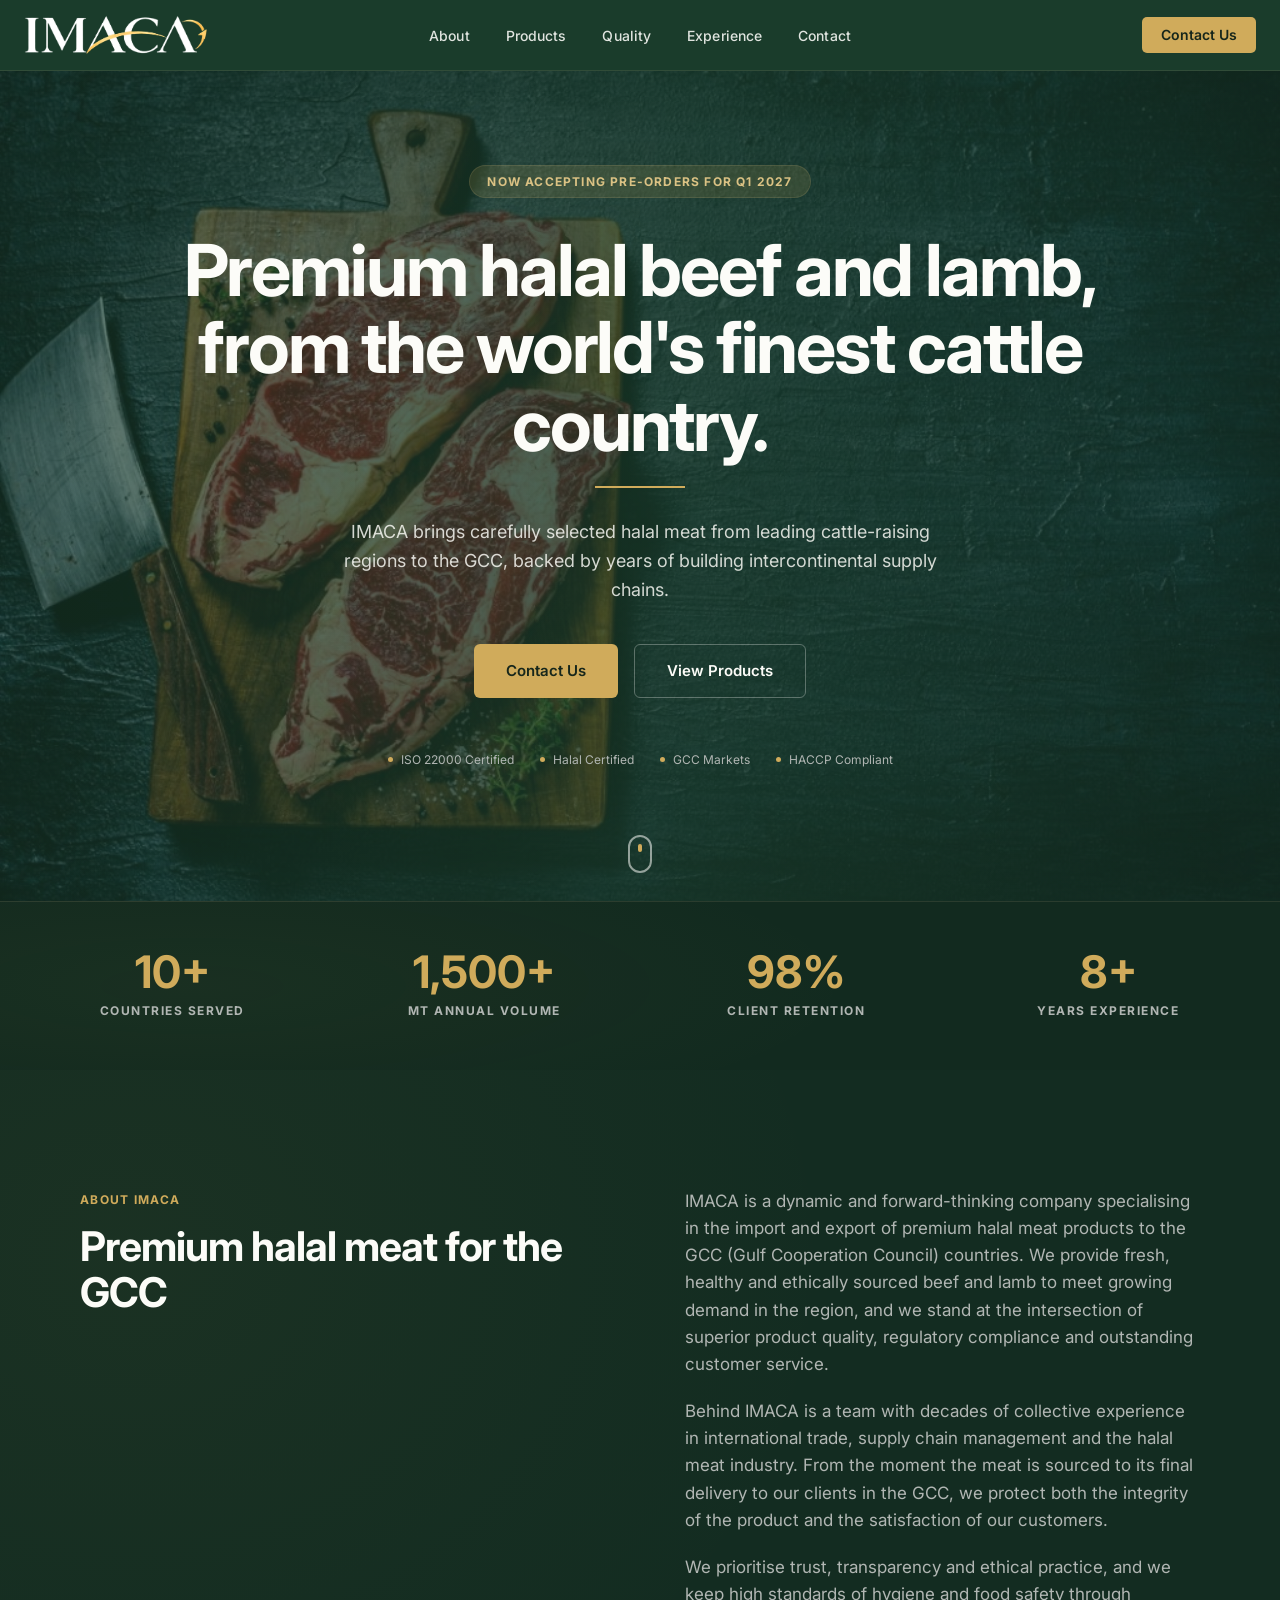
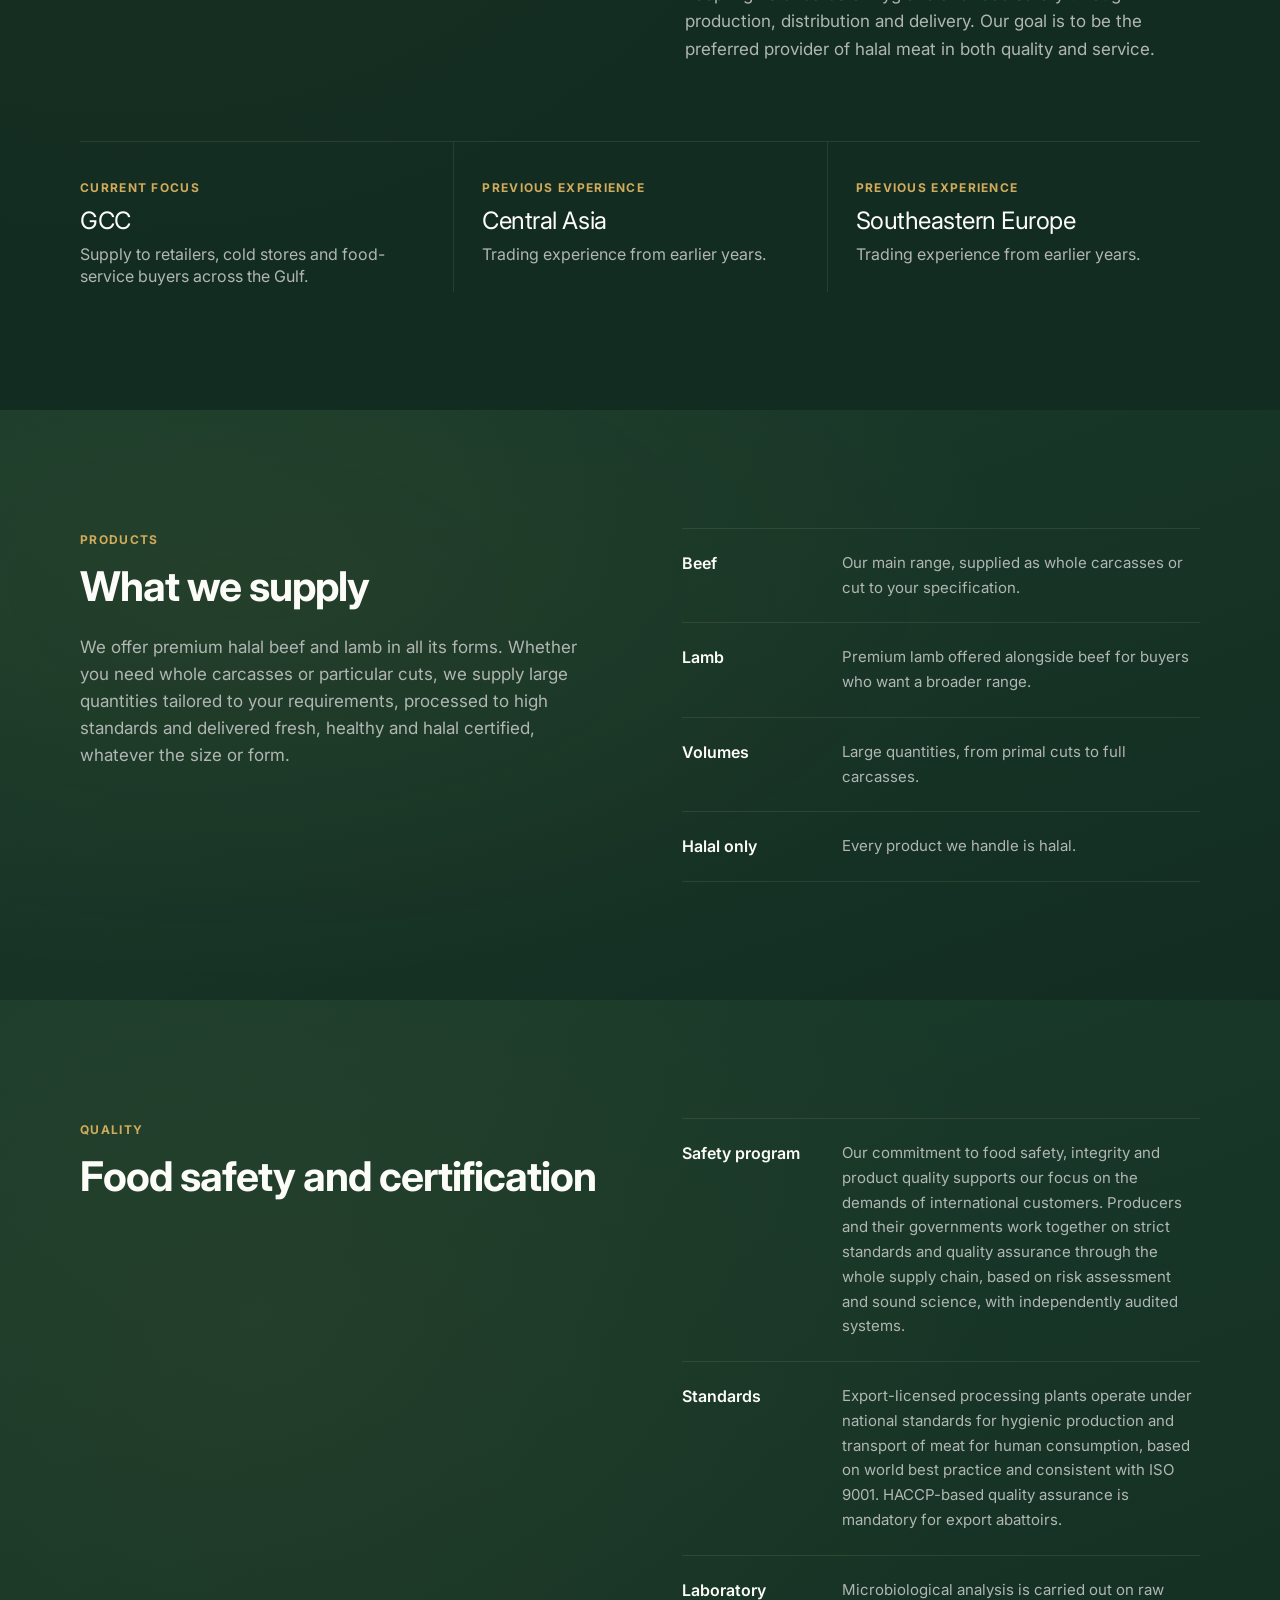
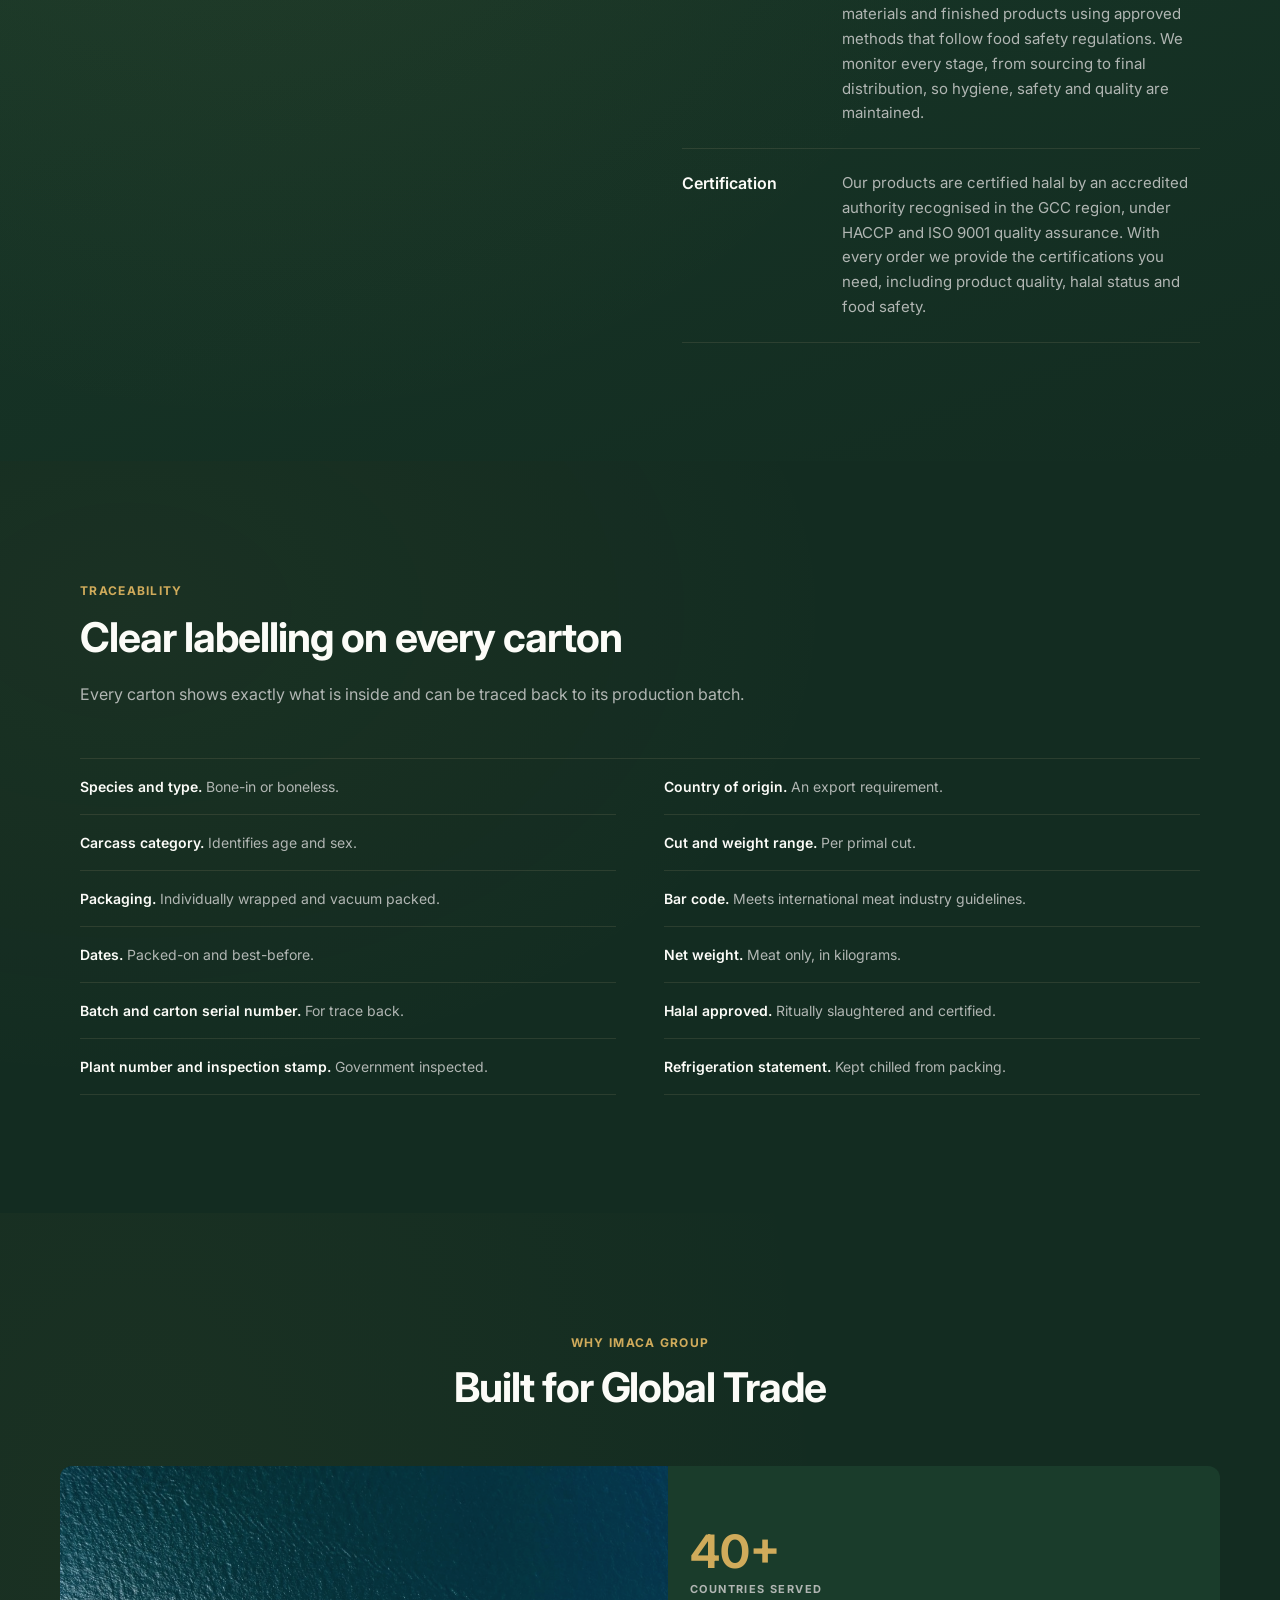
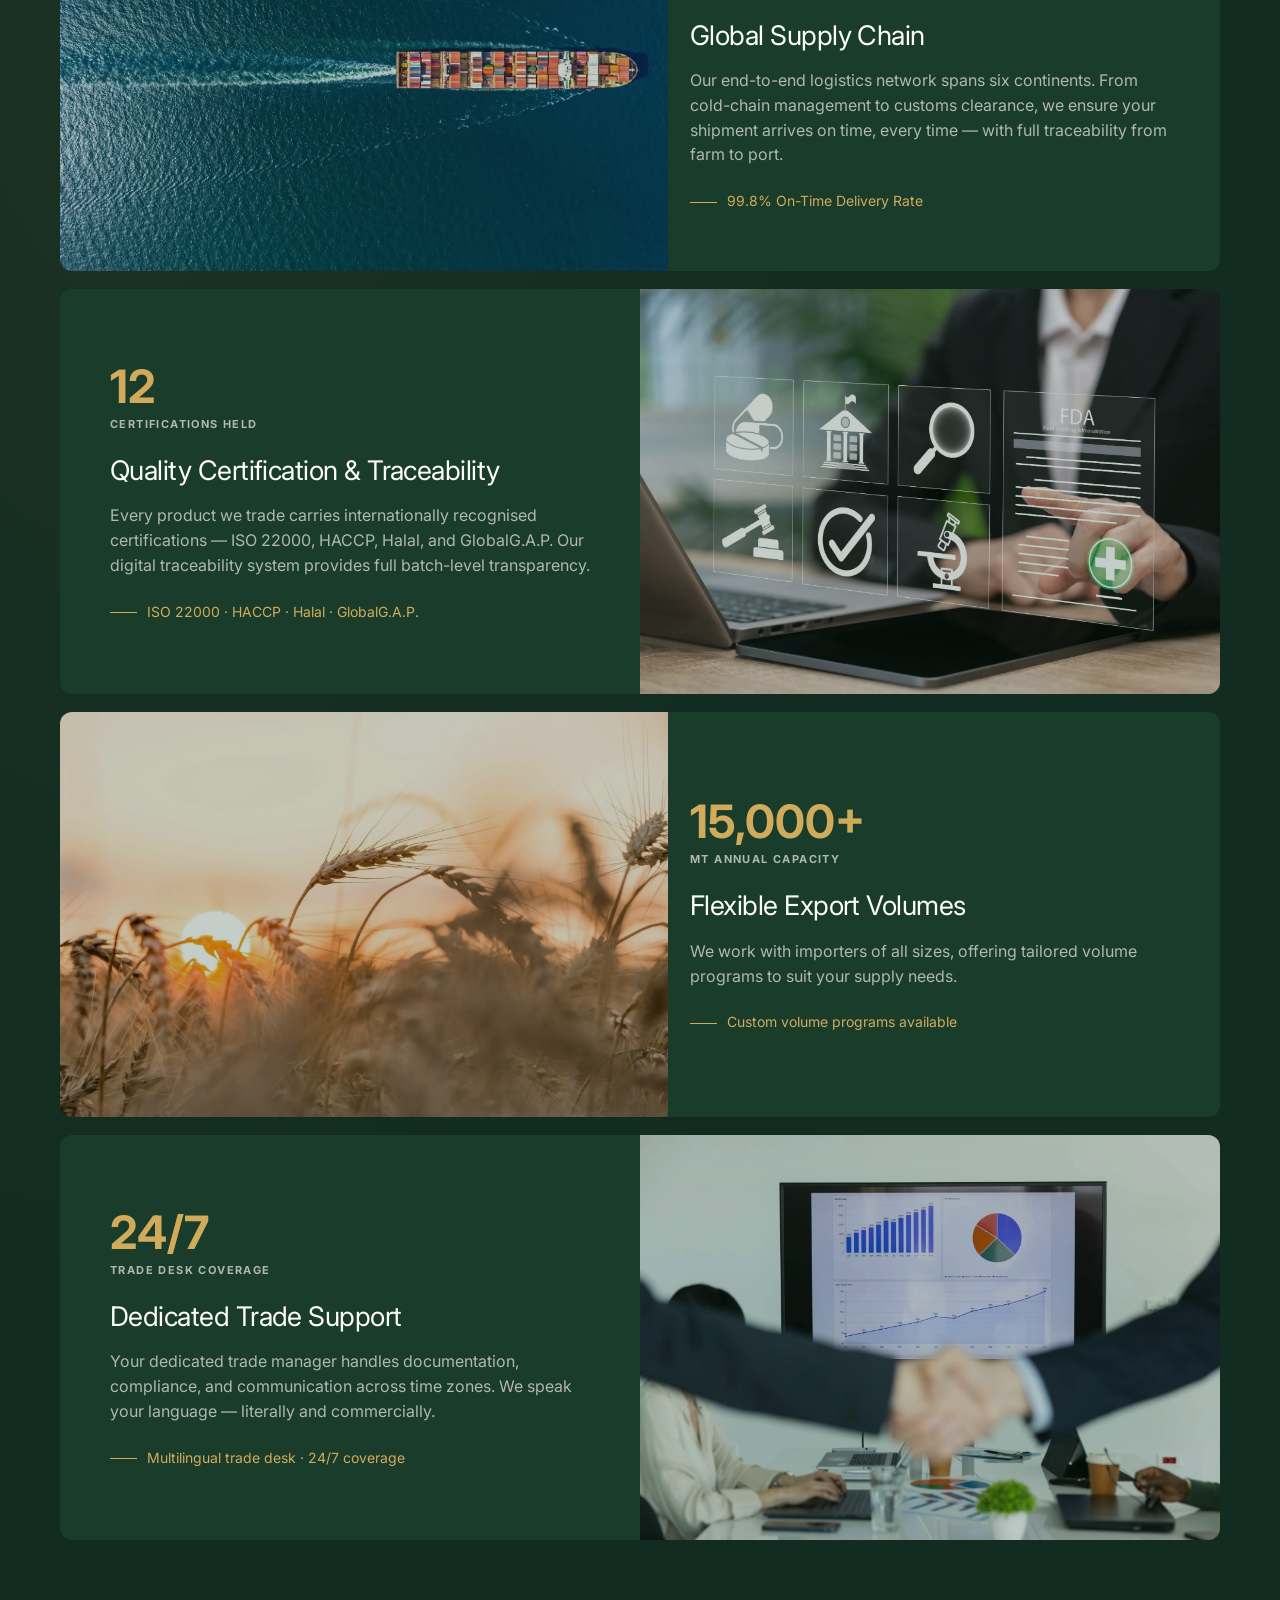
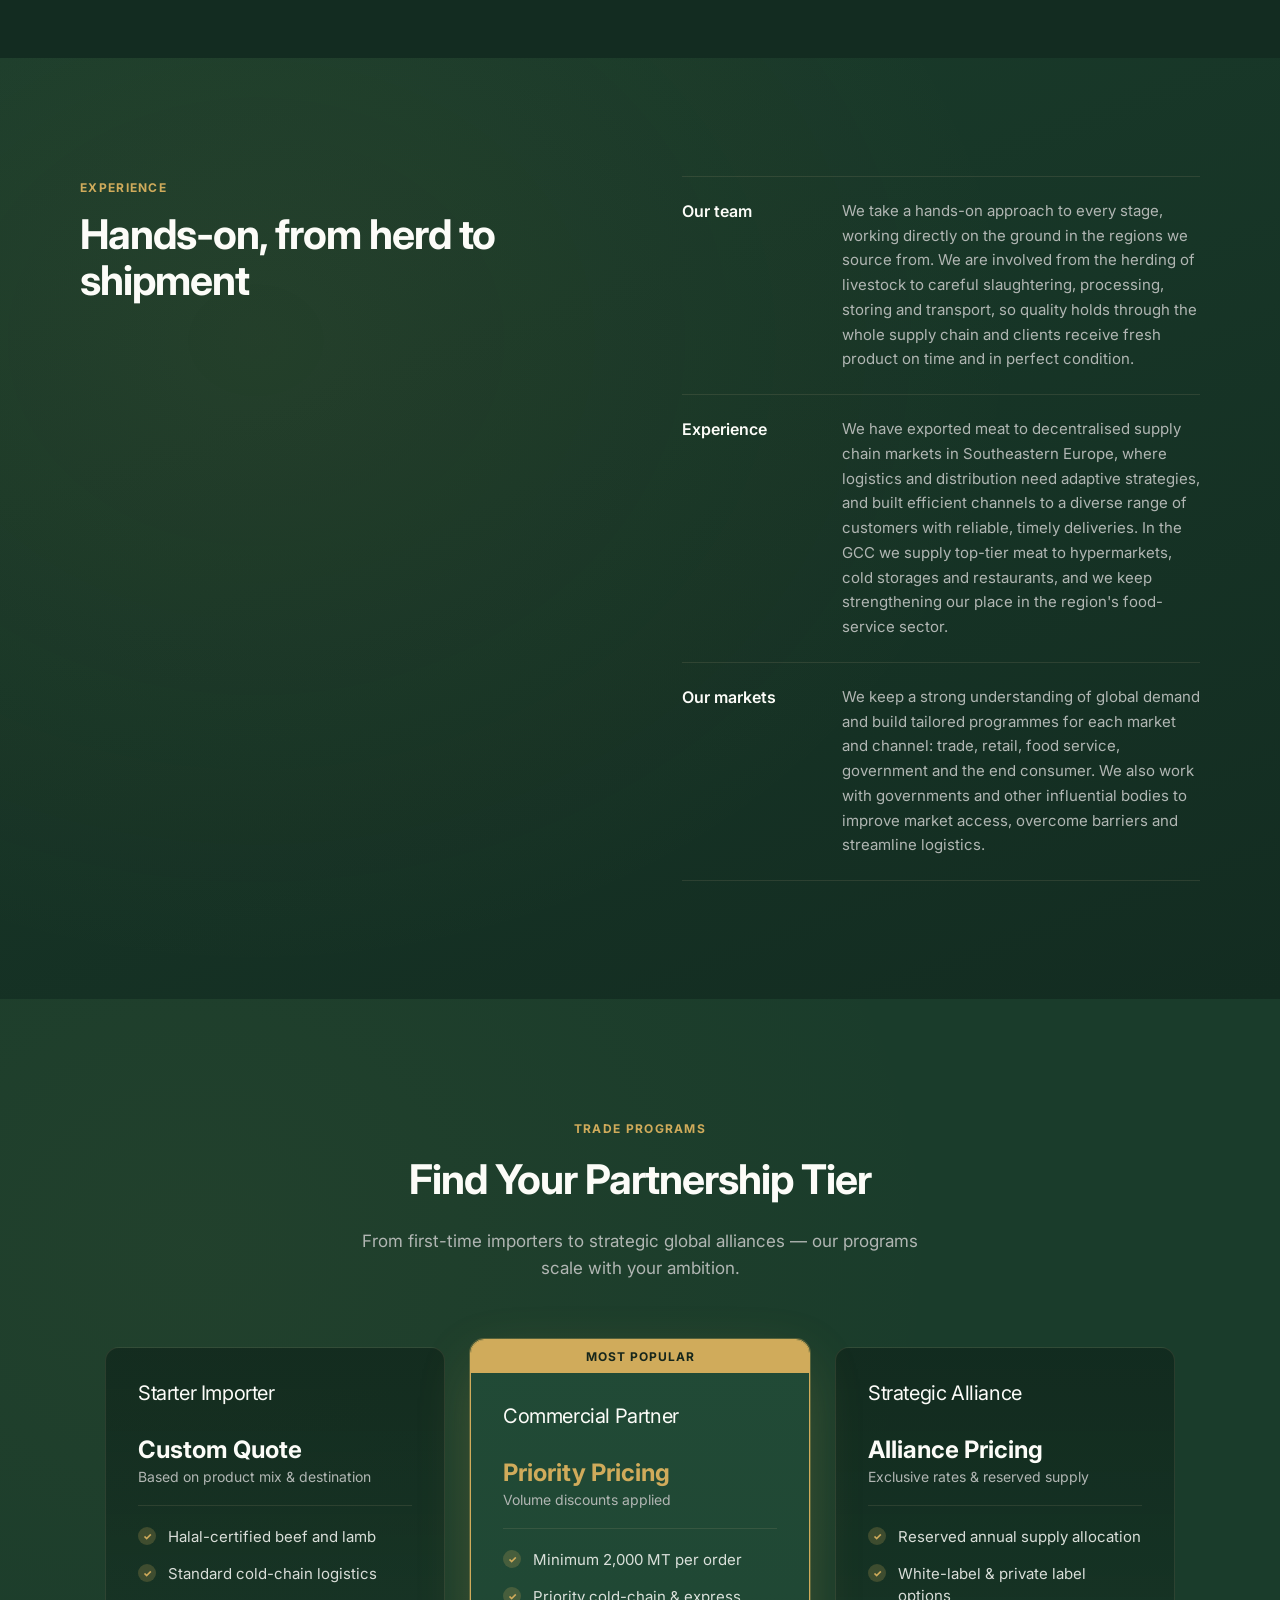
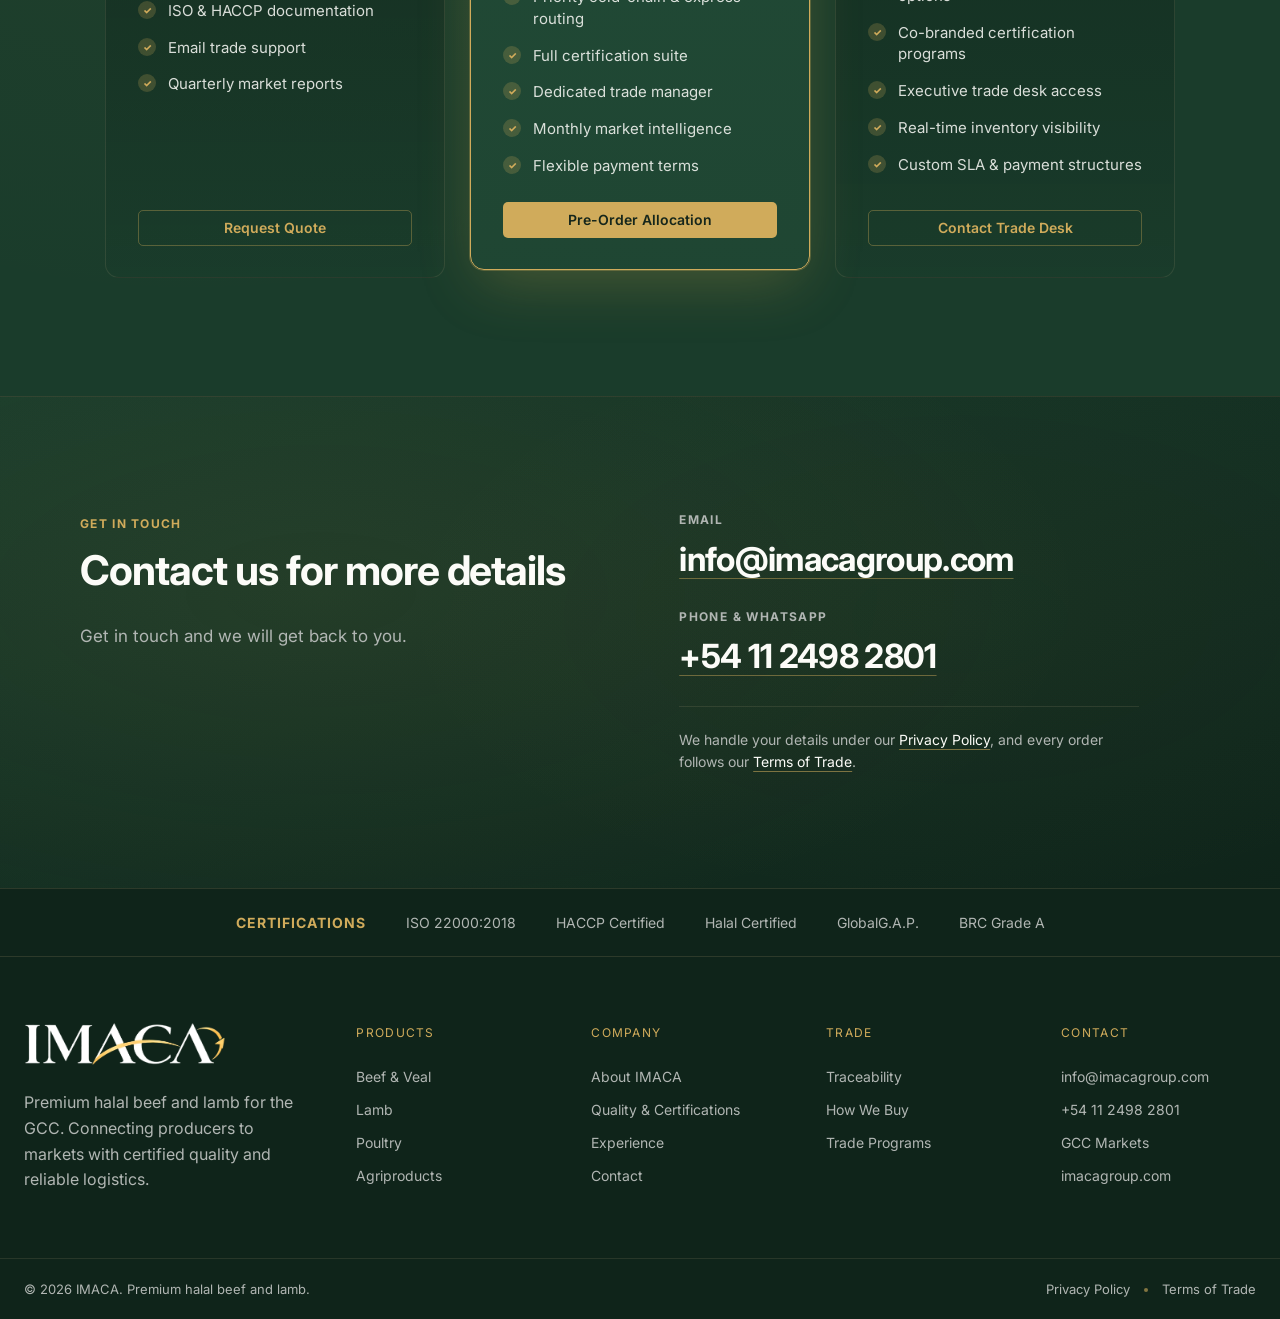
==== commit f6080100: "fix: logo" ====
--- a/index.html
+++ b/index.html
@@ -9,21 +9,21 @@
   <meta property="og:description" content="Premium halal beef and lamb for the GCC, backed by certified quality and reliable global trade.">
   <meta property="og:type" content="website">
   <meta name="twitter:card" content="summary_large_image">
-  <link rel="icon" href="assets/favicon-32.png" type="image/png" sizes="32x32">
-  <link rel="icon" href="assets/favicon-512.png" type="image/png" sizes="512x512">
-  <link rel="apple-touch-icon" href="assets/apple-touch-icon.png">
+  <link rel="icon" href="assets/favicon-32.png?v=10" type="image/png" sizes="32x32">
+  <link rel="icon" href="assets/favicon-512.png?v=10" type="image/png" sizes="512x512">
+  <link rel="apple-touch-icon" href="assets/apple-touch-icon.png?v=10">
   <link rel="preconnect" href="https://fonts.googleapis.com">
   <link rel="preconnect" href="https://fonts.gstatic.com" crossorigin>
   <link rel="stylesheet" href="https://fonts.googleapis.com/css2?family=Inter:wght@400;500;600;700;800&display=swap">
   <script>document.documentElement.classList.add("js-reveal")</script>
-  <link rel="stylesheet" href="styles.css?v=9">
-  <script src="script.js?v=9" defer></script>
+  <link rel="stylesheet" href="styles.css?v=10">
+  <script src="script.js?v=10" defer></script>
 </head>
 <body>
 <main id="top">
   <header class="site-header" id="site-header">
     <div class="header-inner">
-      <a class="brand" href="#top" aria-label="IMACA, back to top"><img class="brand-logo" src="assets/imaca-logo.png" alt="IMACA" width="1017" height="224"></a>
+      <a class="brand" href="#top" aria-label="IMACA, back to top"><img class="brand-logo" src="assets/imaca-logo.png?v=10" alt="IMACA" width="1007" height="219"></a>
       <nav class="nav-links" id="nav-links" aria-label="Main navigation">
         <a href="#about">About</a>
         <a href="#products">Products</a>
@@ -235,7 +235,7 @@
   <footer class="site-footer">
     <div class="wrap footer-main">
       <div class="footer-brand">
-        <a class="brand" href="#top" aria-label="IMACA, back to top"><img class="brand-logo" src="assets/imaca-logo.png" alt="IMACA" width="1017" height="224"></a>
+        <a class="brand" href="#top" aria-label="IMACA, back to top"><img class="brand-logo" src="assets/imaca-logo.png?v=10" alt="IMACA" width="1007" height="219"></a>
         <p>Premium halal beef and lamb for the GCC. Connecting producers to markets with certified quality and reliable logistics.</p>
       </div>
       <div class="footer-links"><h4>Products</h4><a href="#products">Beef &amp; Veal</a><a href="#products">Lamb</a><a href="#products">Poultry</a><a href="#products">Agriproducts</a></div>
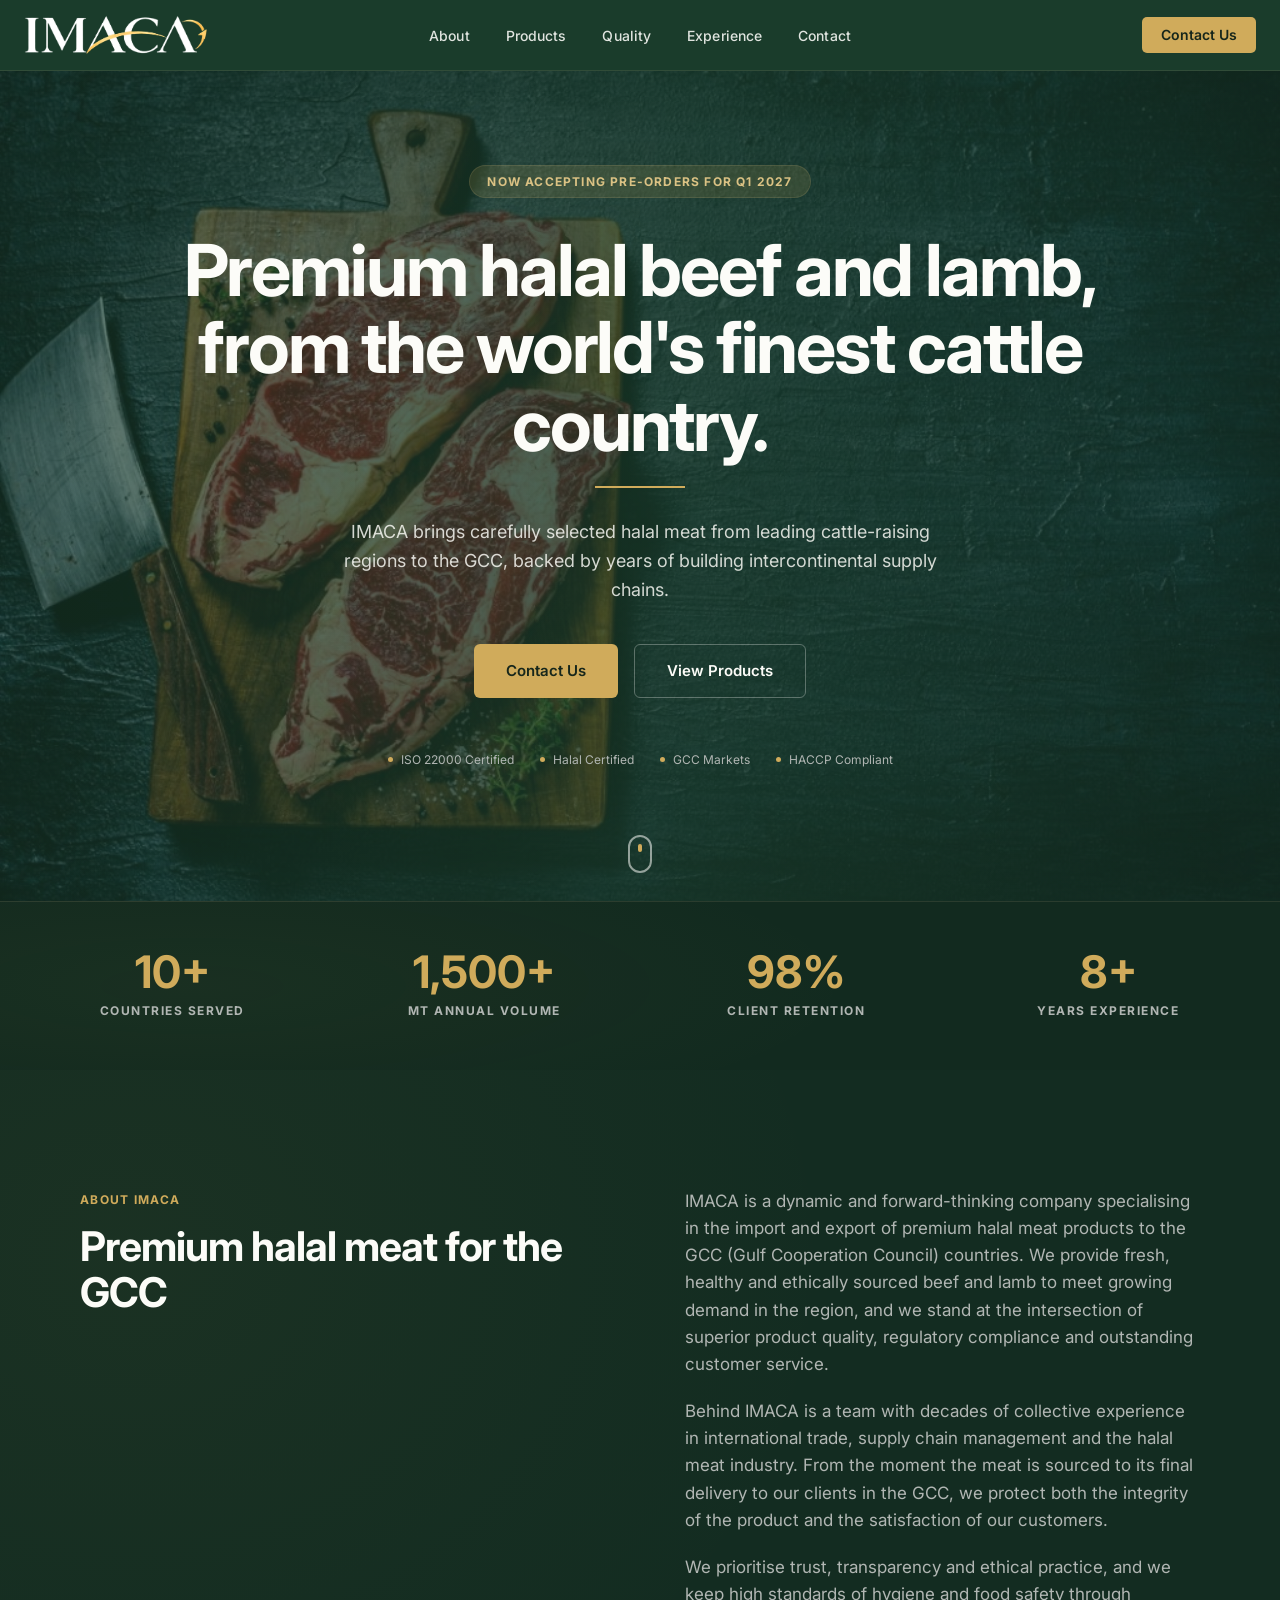
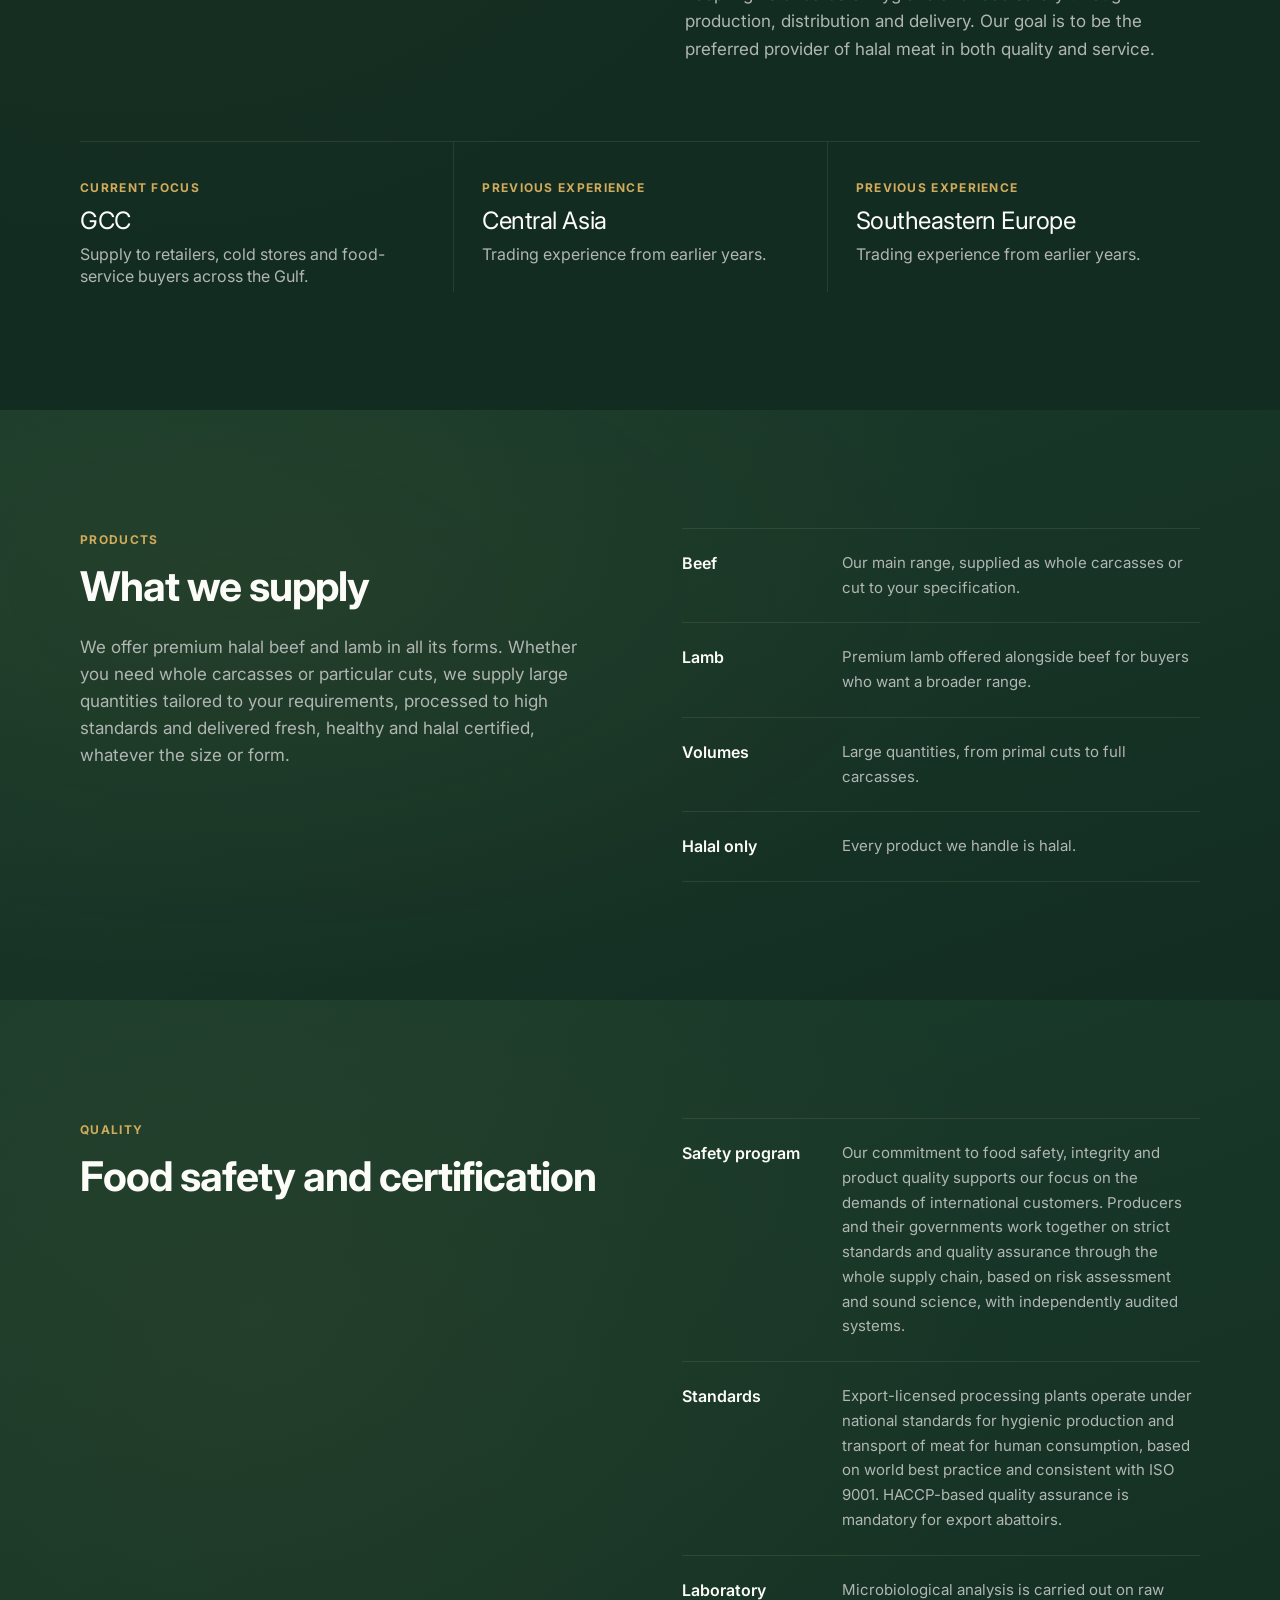
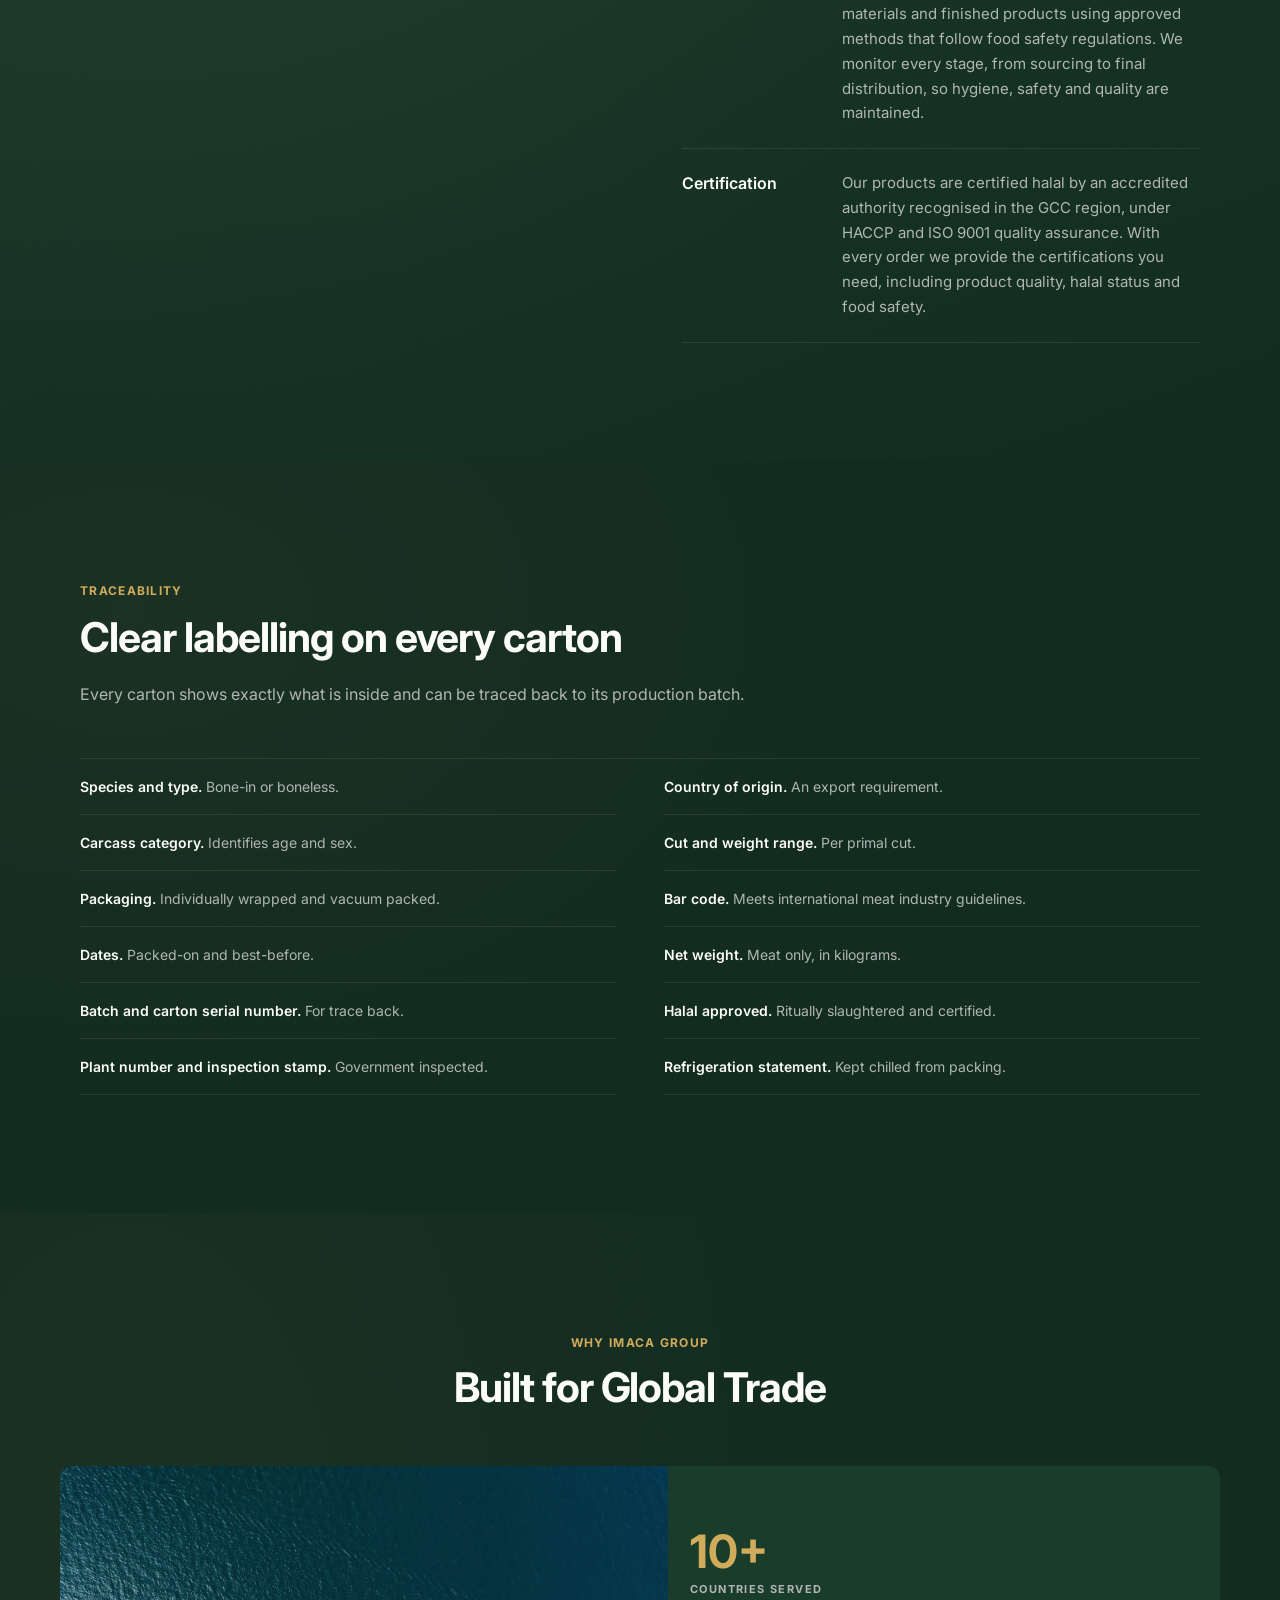
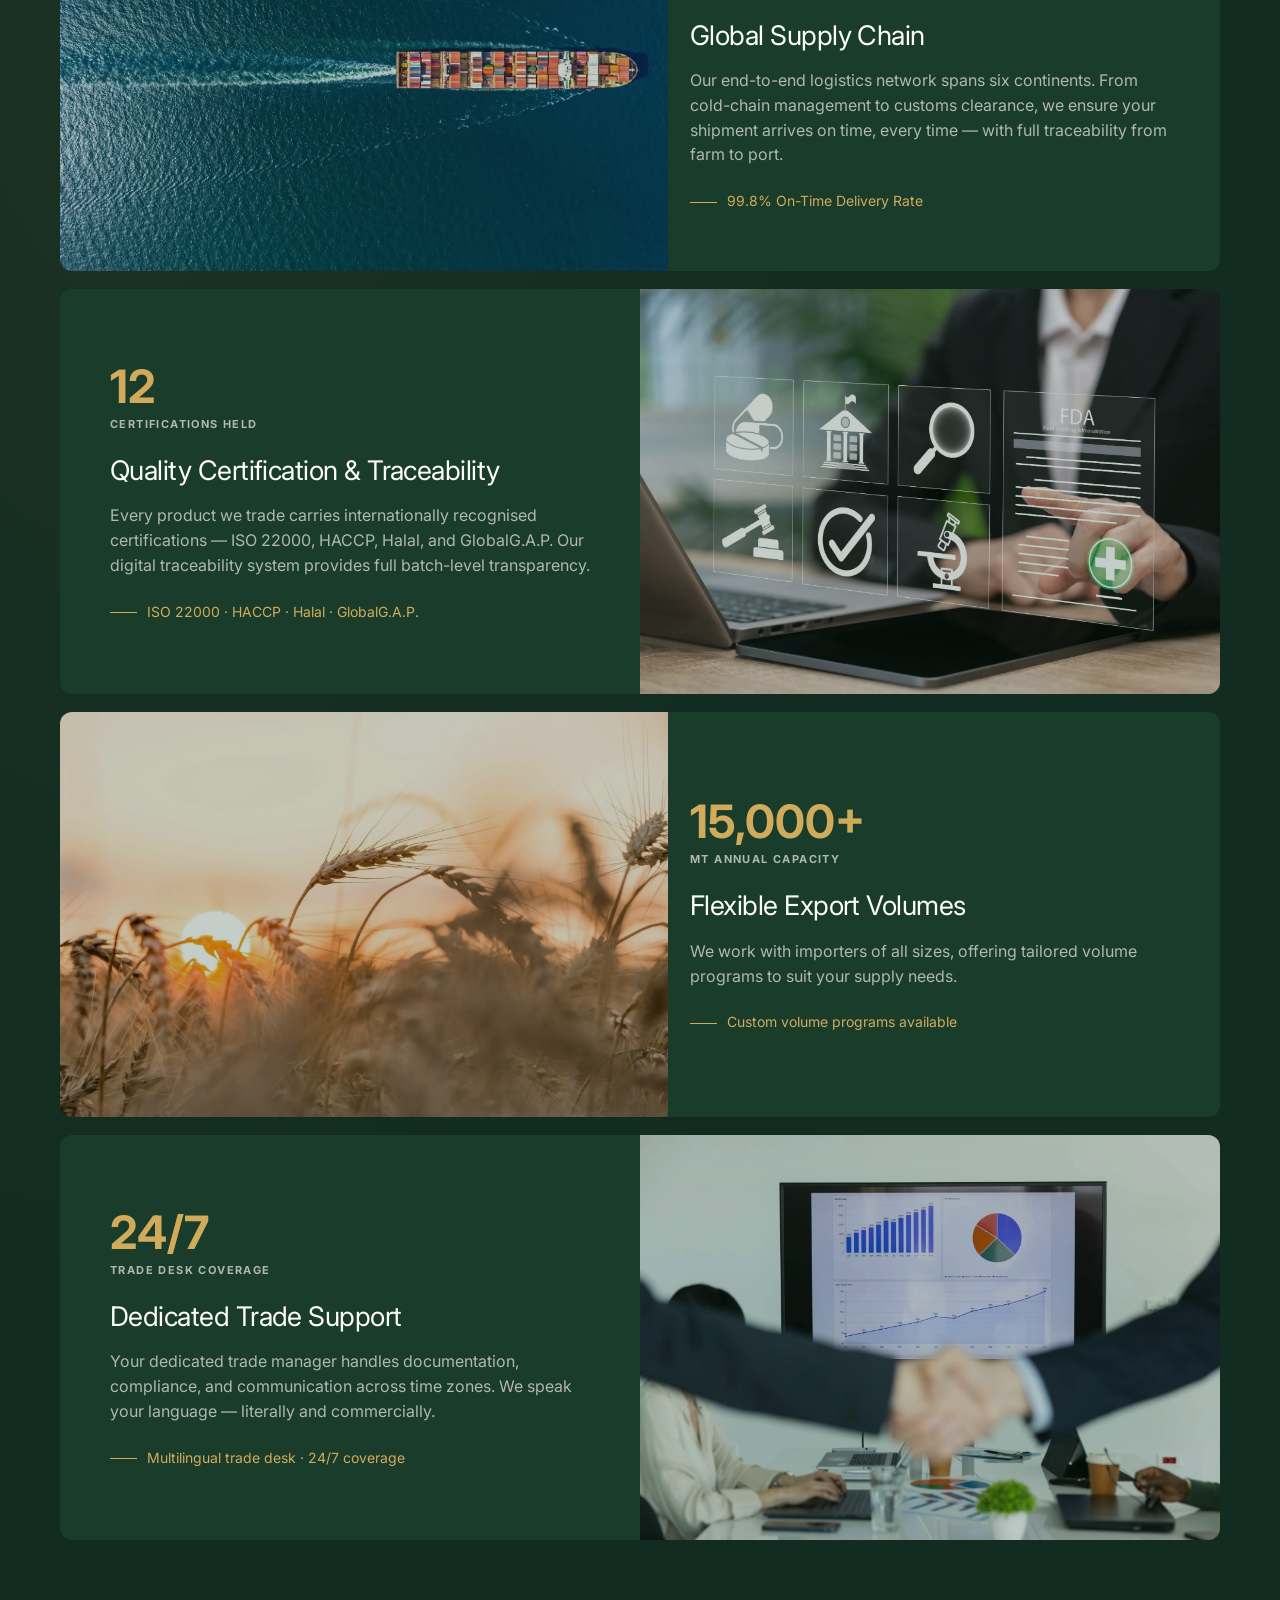
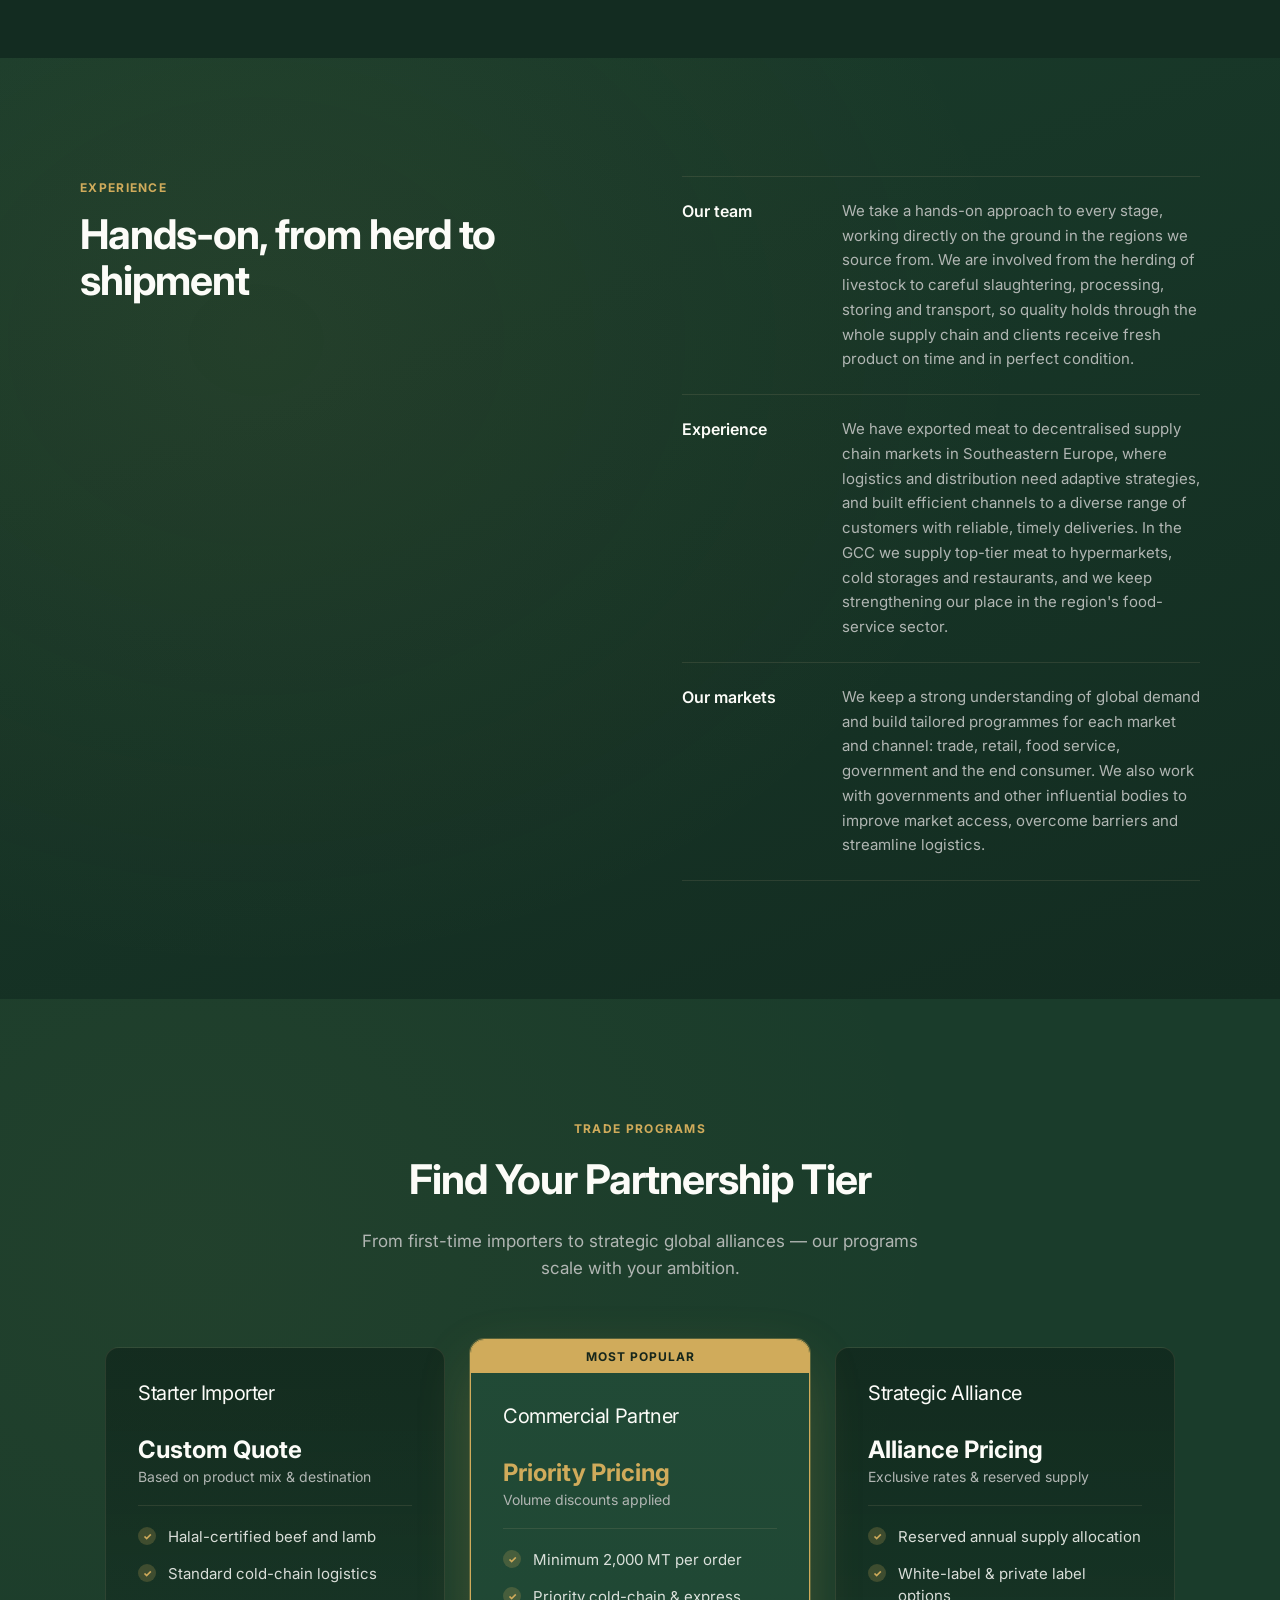
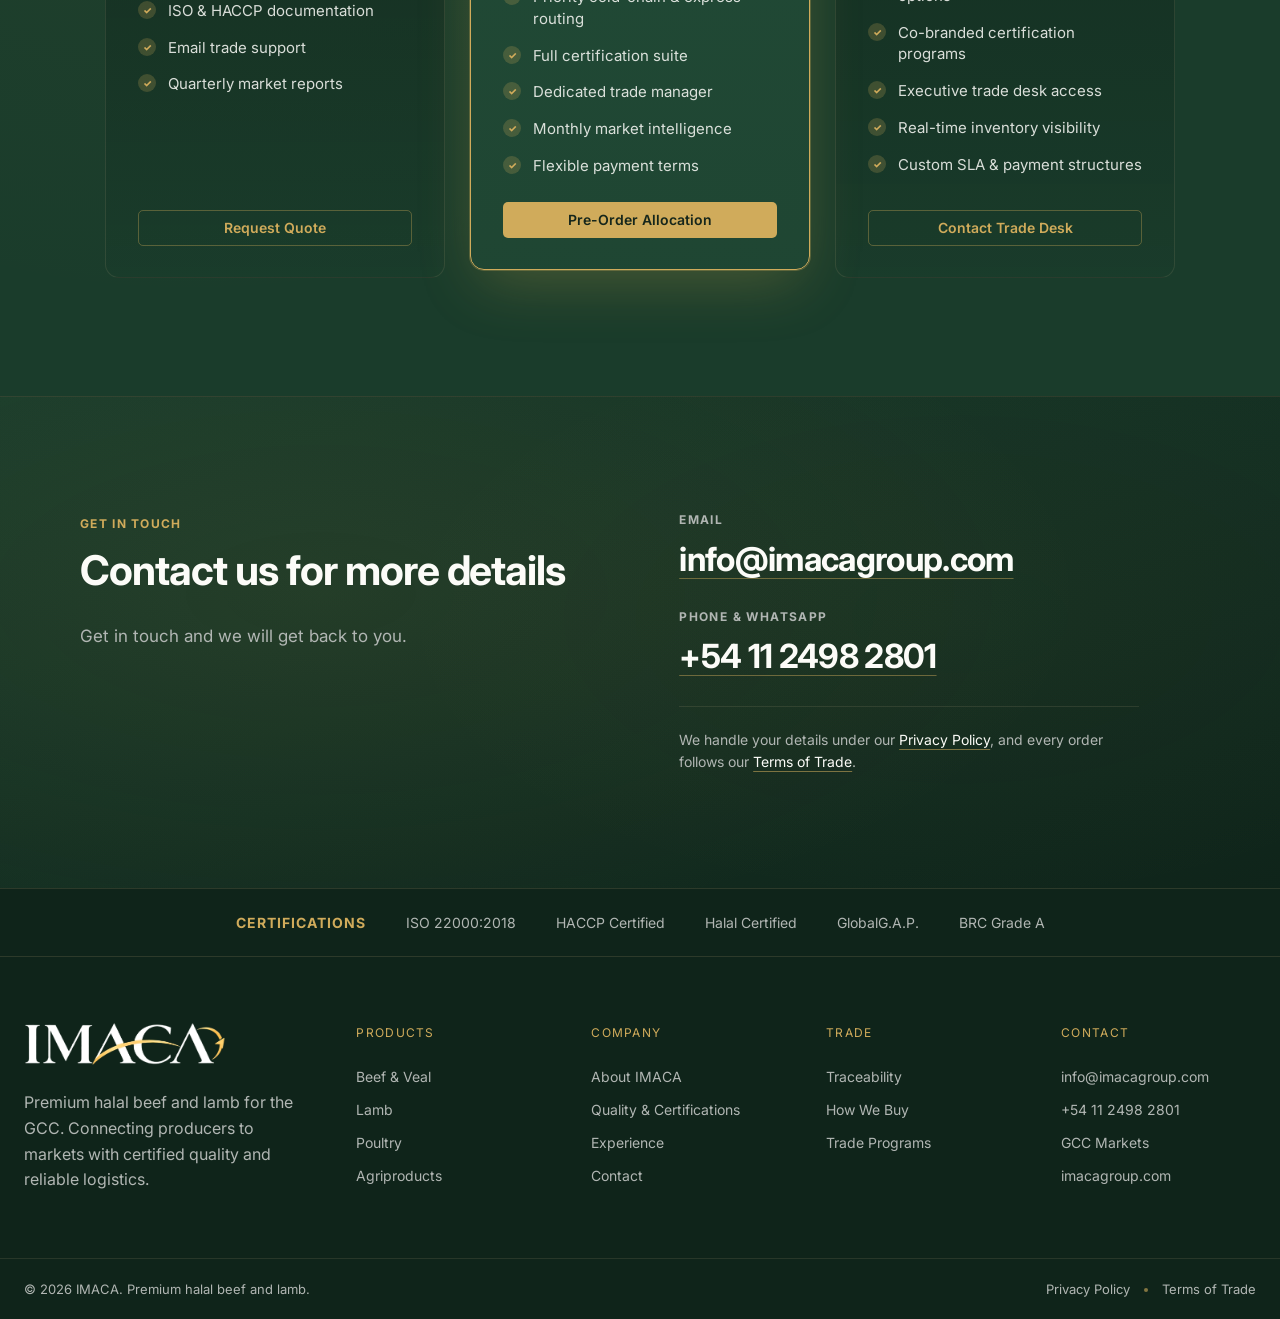
==== commit 3ad2ce84: "fix: 10+" ====
--- a/index.html
+++ b/index.html
@@ -159,7 +159,7 @@
     <div class="feature-stack">
       <article class="feature-row">
         <div class="feature-media"><img class="feature-photo" src="assets/cargo-ship.jpg" alt="Aerial view of a container ship crossing the ocean" loading="lazy" width="1024" height="682"></div>
-        <div class="feature-content"><span class="feature-number">40+</span><span class="feature-label">Countries served</span><h3>Global Supply Chain</h3><p>Our end-to-end logistics network spans six continents. From cold-chain management to customs clearance, we ensure your shipment arrives on time, every time — with full traceability from farm to port.</p><span class="feature-foot">99.8% On-Time Delivery Rate</span></div>
+        <div class="feature-content"><span class="feature-number">10+</span><span class="feature-label">Countries served</span><h3>Global Supply Chain</h3><p>Our end-to-end logistics network spans six continents. From cold-chain management to customs clearance, we ensure your shipment arrives on time, every time — with full traceability from farm to port.</p><span class="feature-foot">99.8% On-Time Delivery Rate</span></div>
       </article>
       <article class="feature-row reverse">
         <div class="feature-media"><img class="feature-photo" src="assets/quality-desk.jpg" alt="Professional reviewing FDA certification documents on a digital display" loading="lazy" width="1024" height="682"></div>
